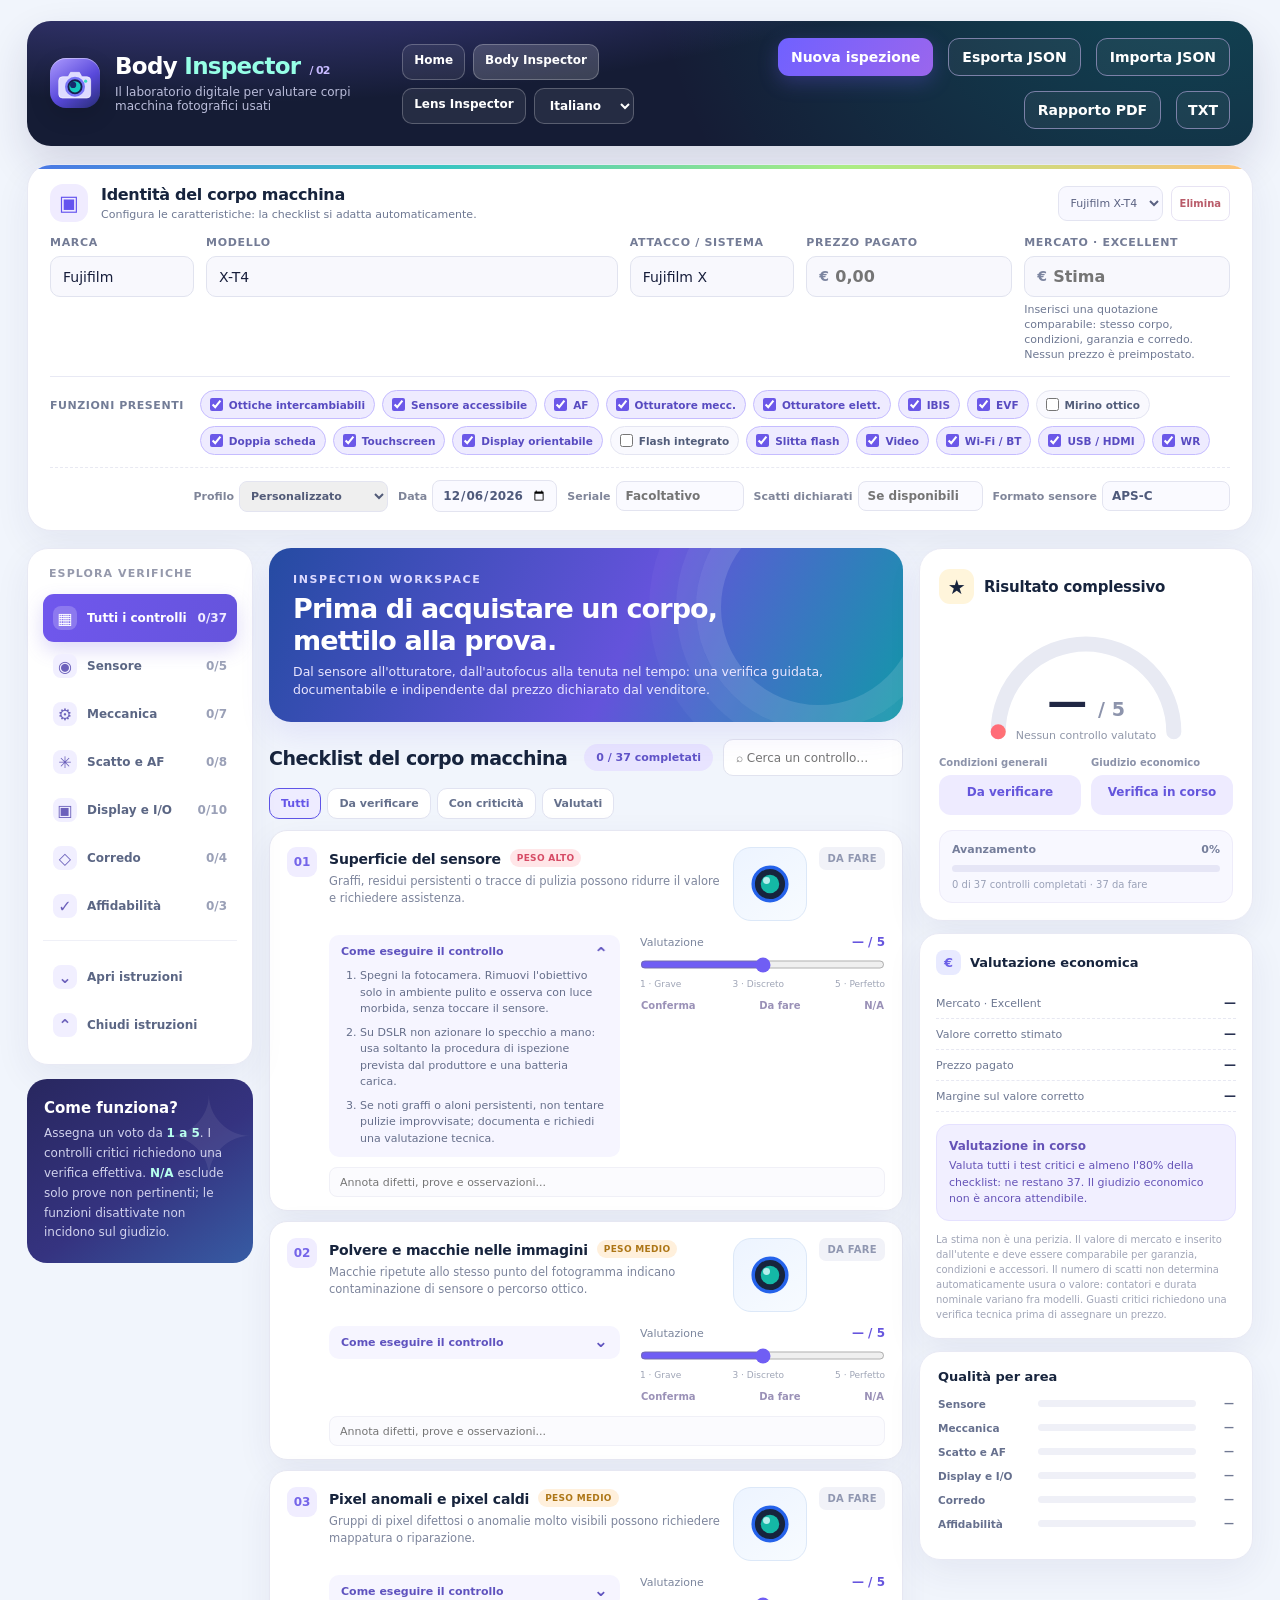
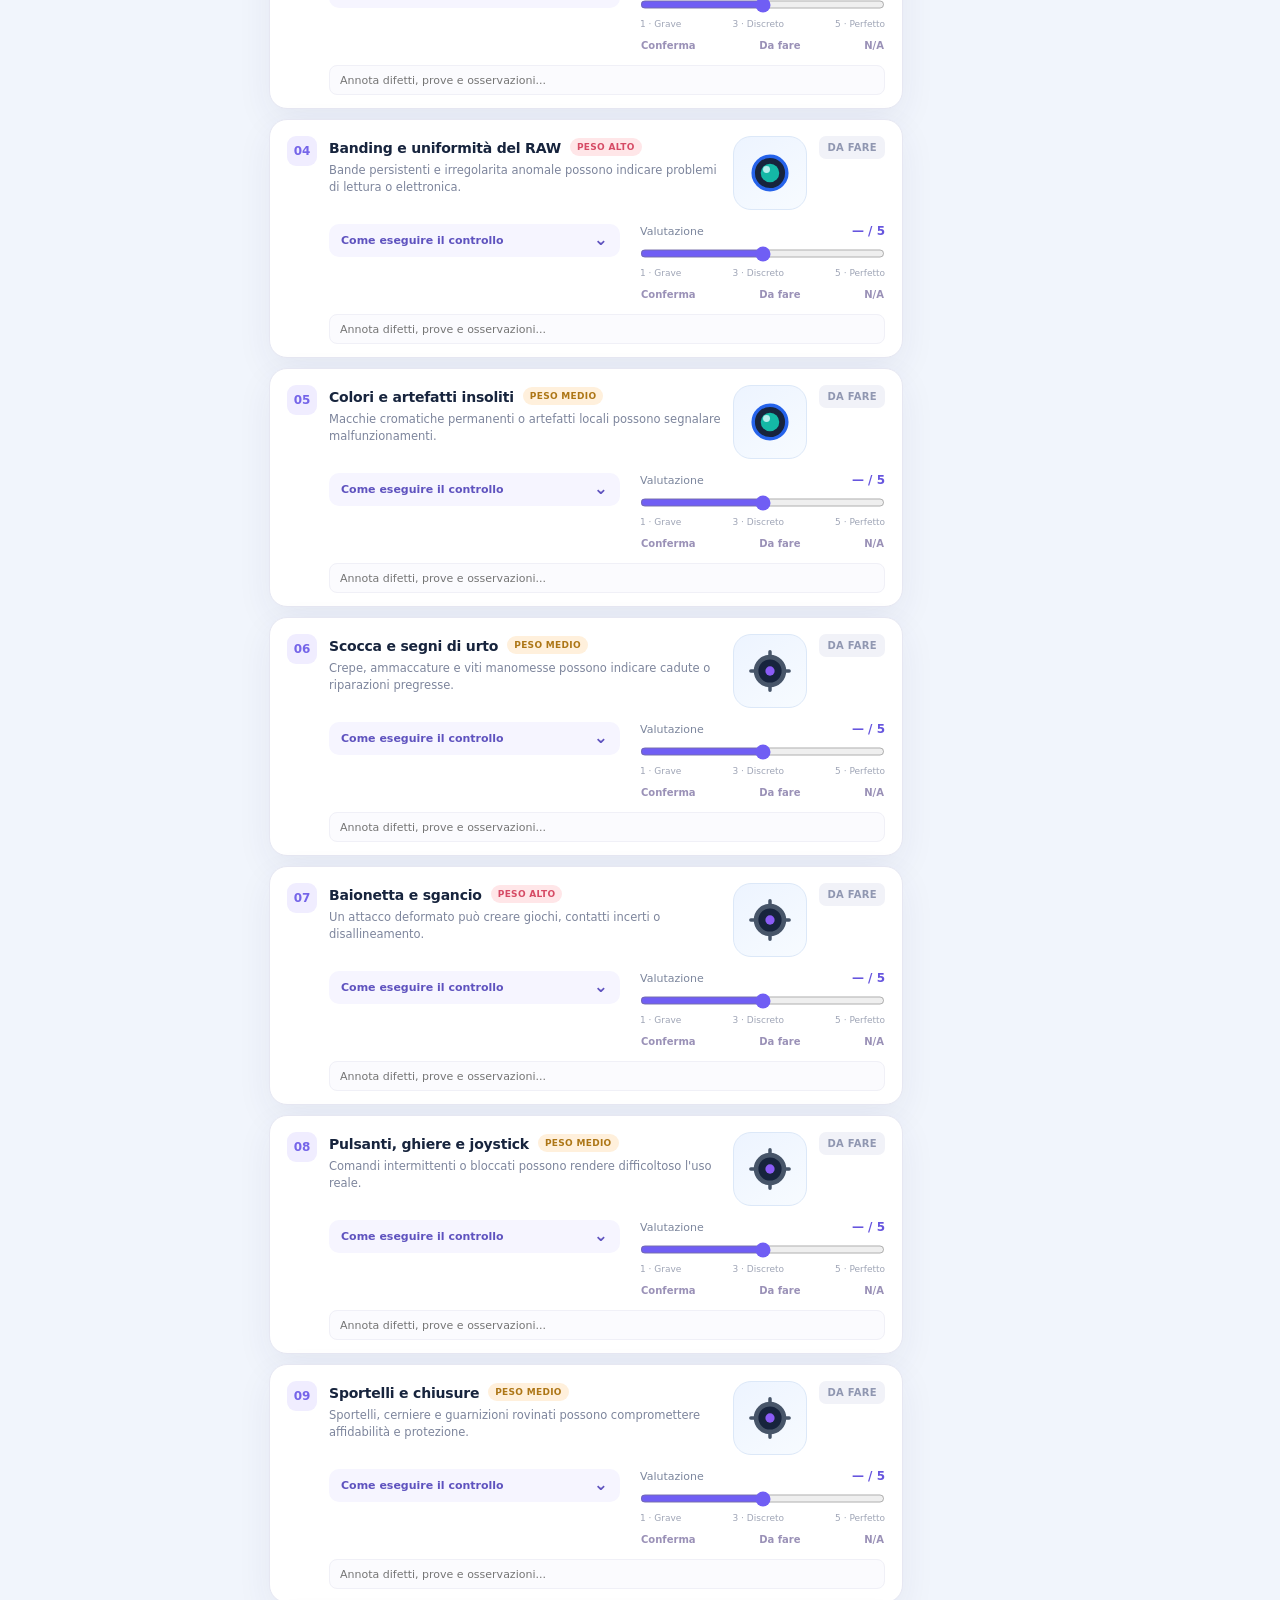
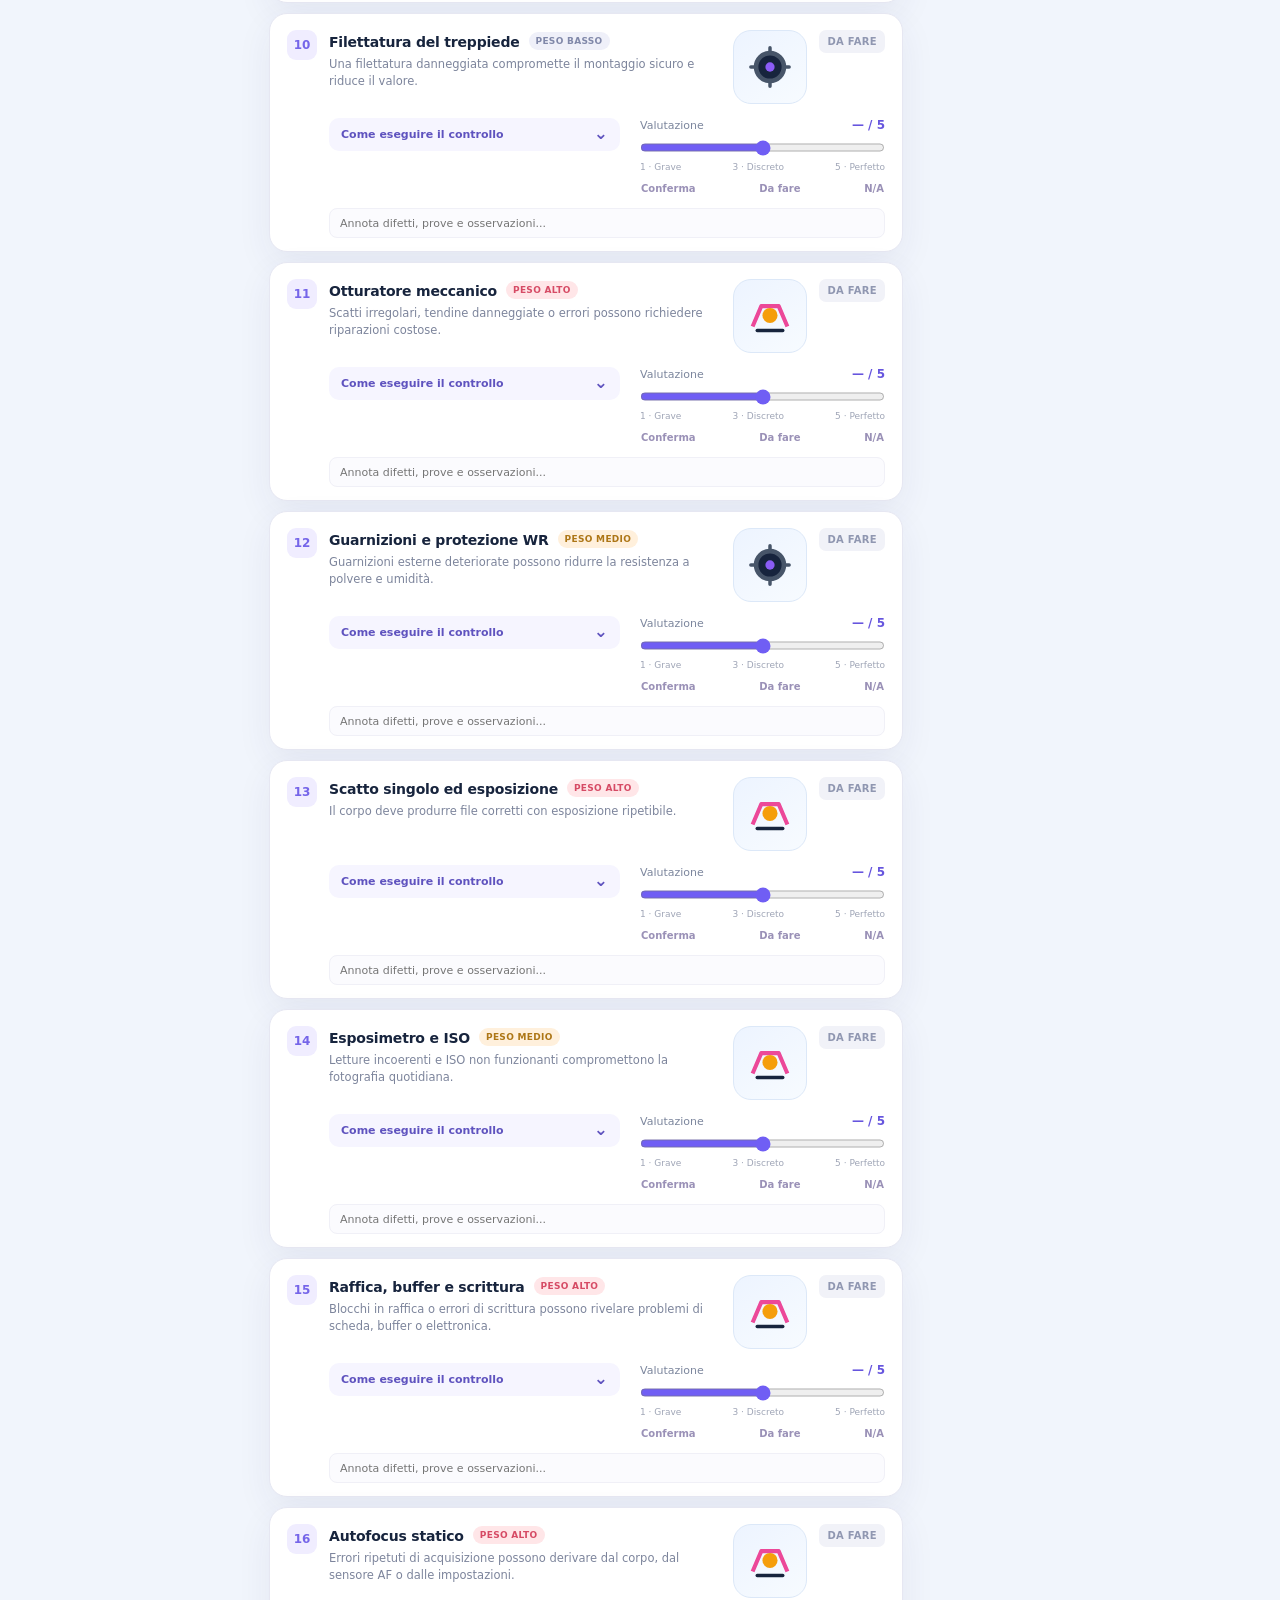
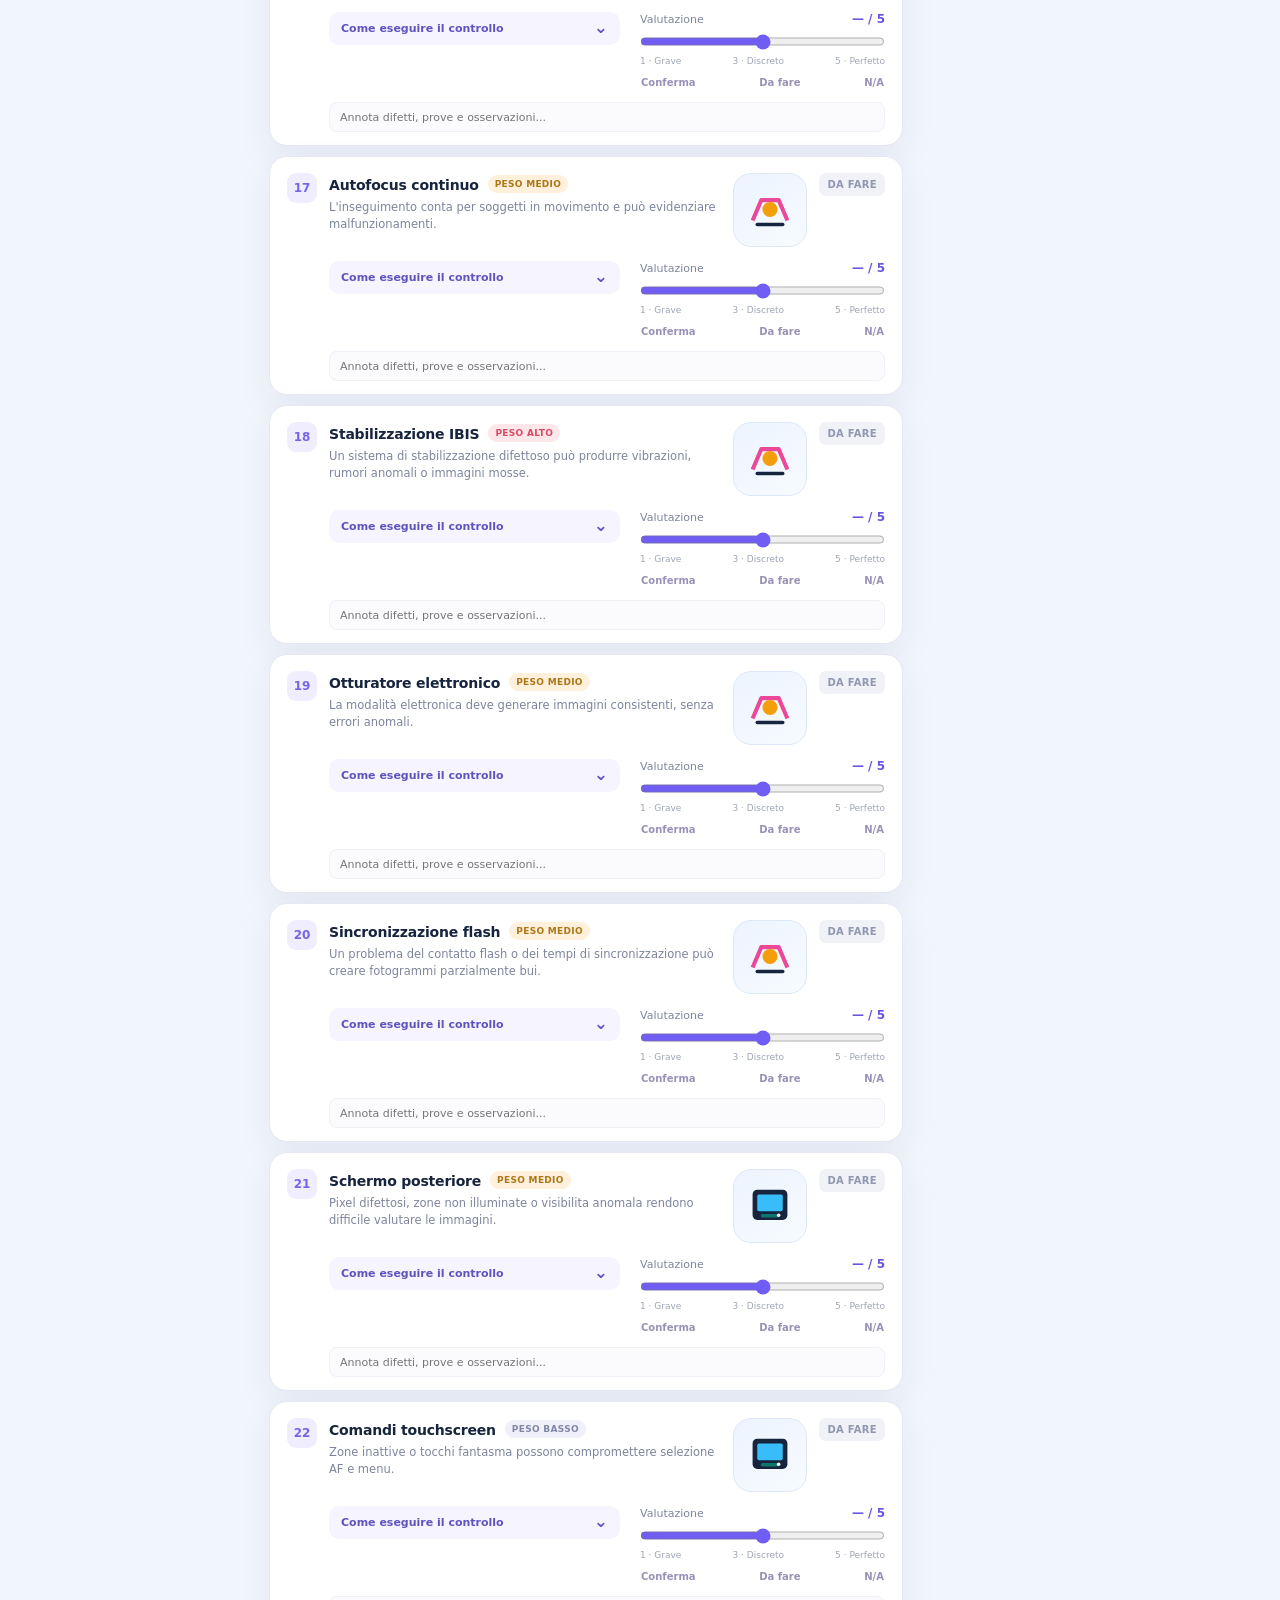
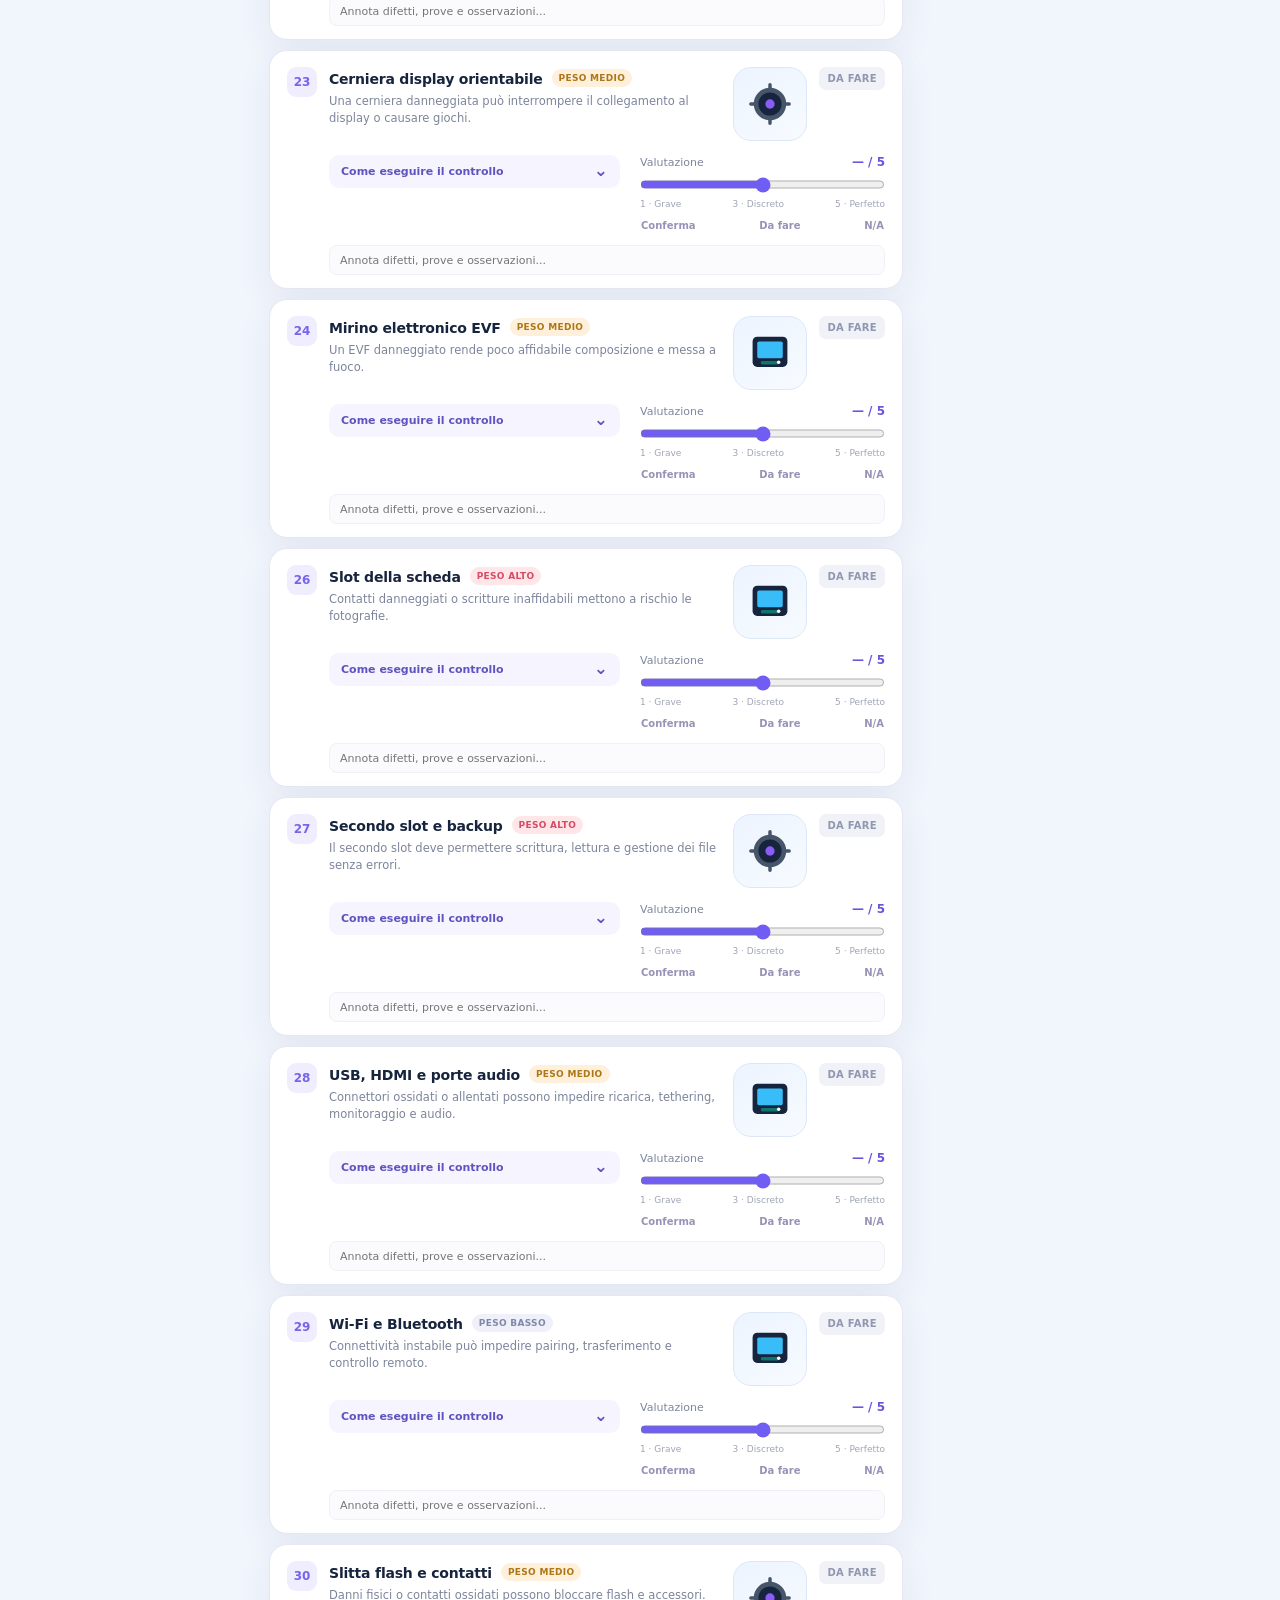
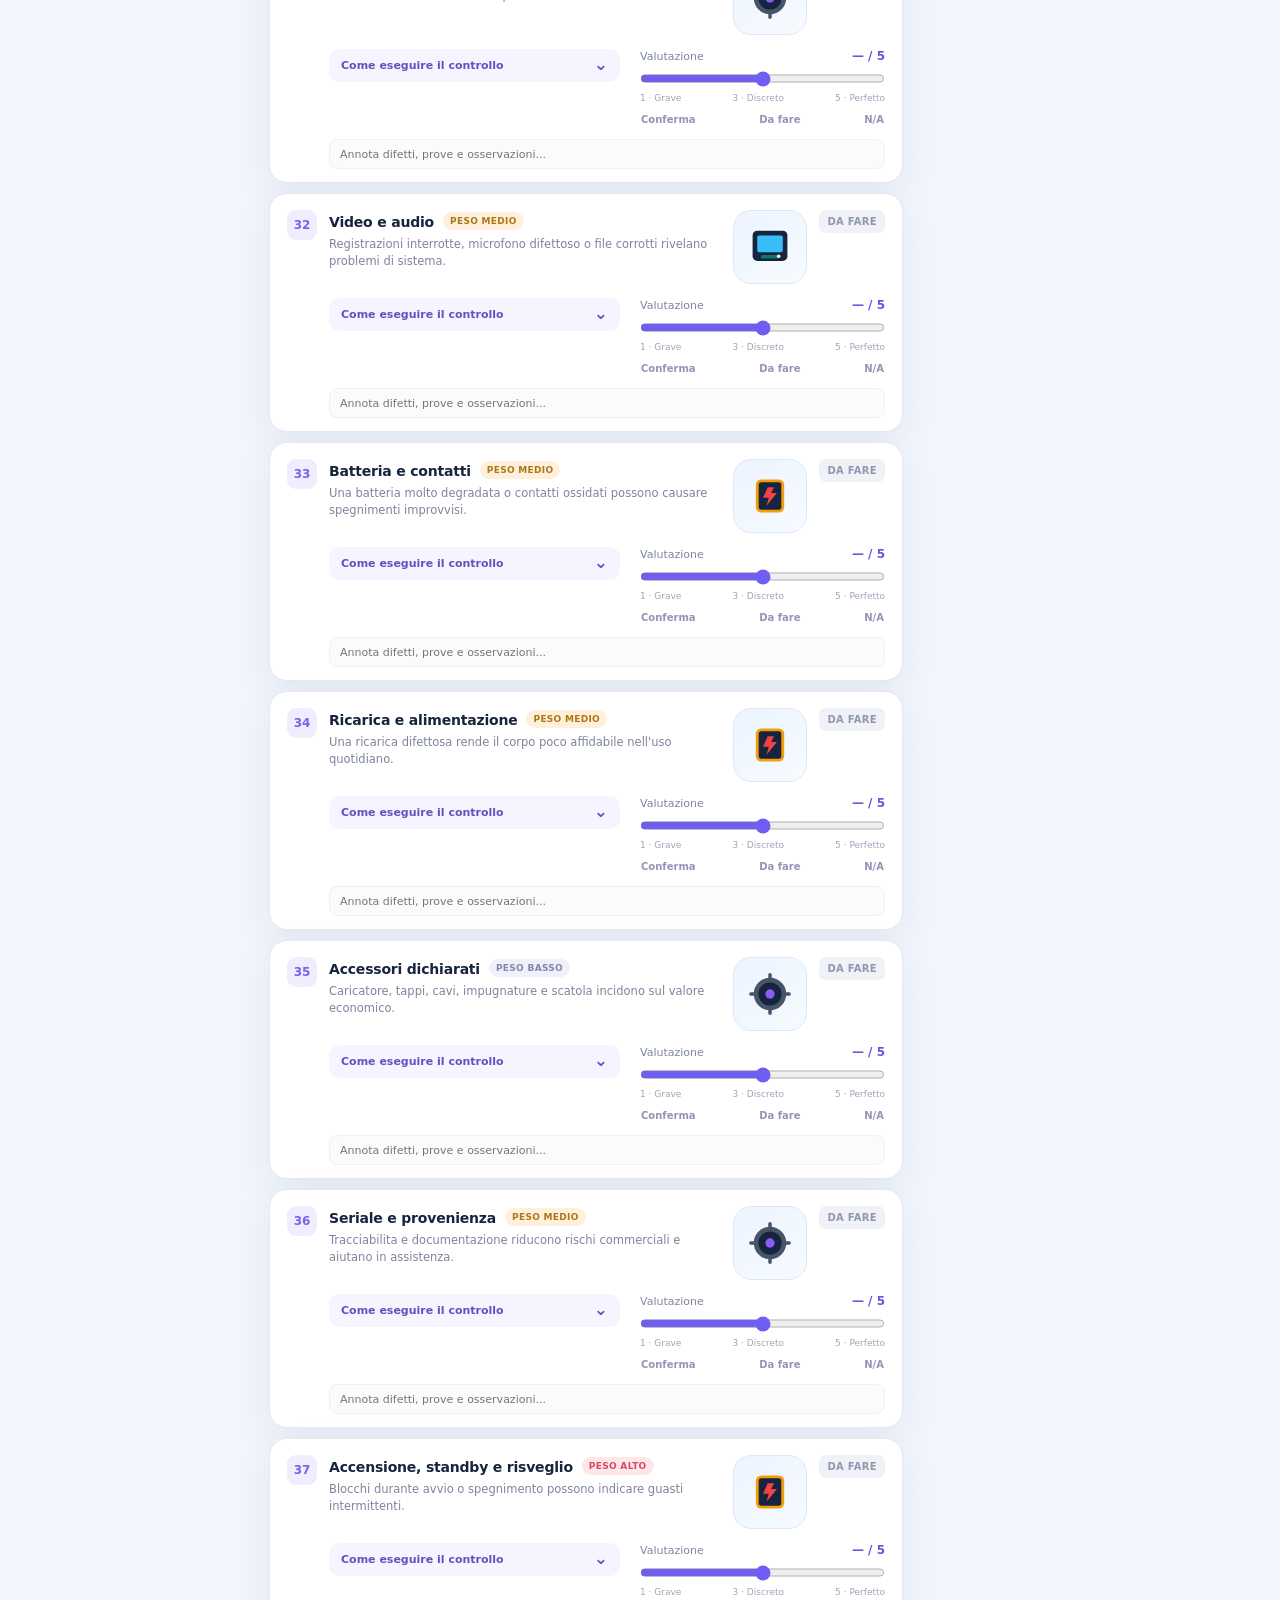
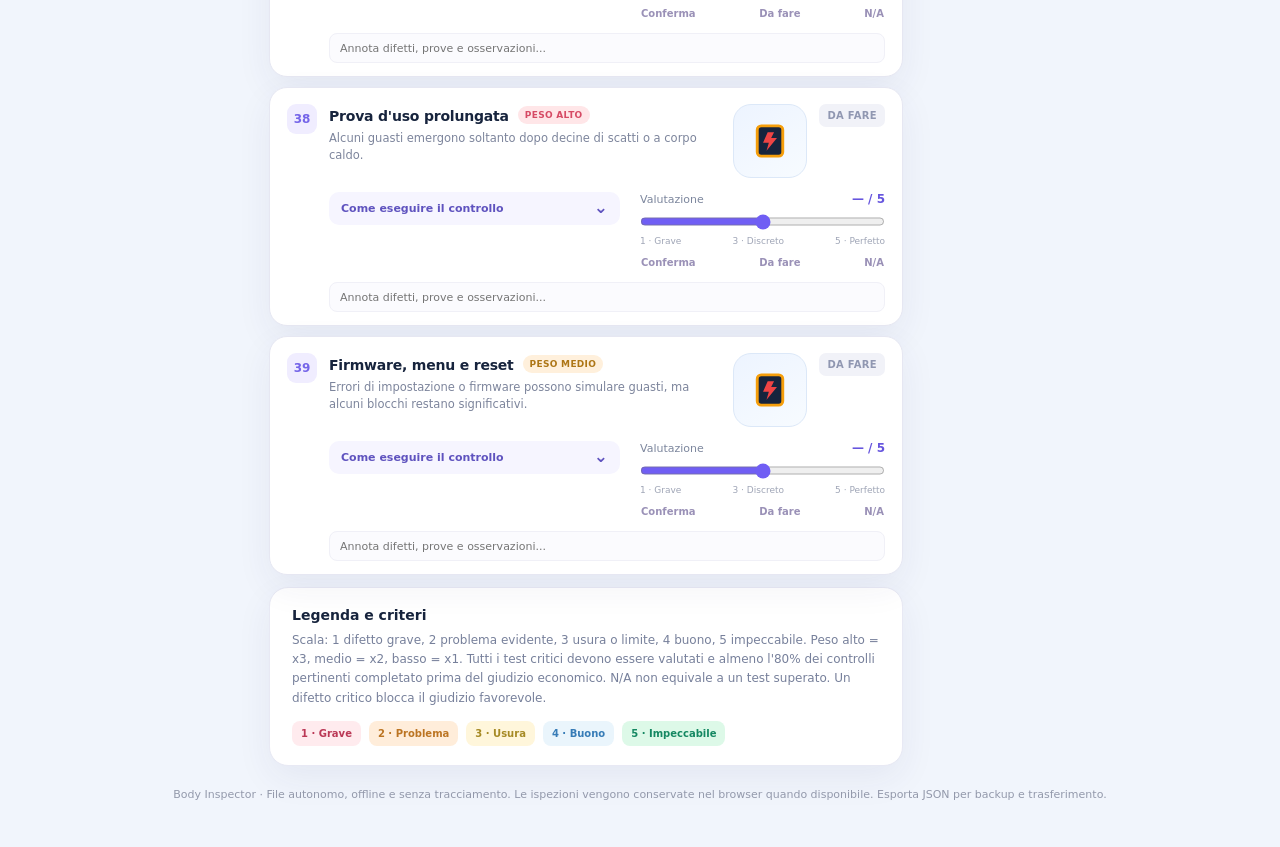
==== body_inspector.html @ b5962ac1 "feat: publish multilingual photography inspection tools" ====
<!DOCTYPE html>

<html lang="it">
<head>
<meta charset="utf-8"/>
<meta content="width=device-width,initial-scale=1" name="viewport"/>
<meta content="#14182f" name="theme-color"/>
<meta content="Body Inspector: checklist universale e valutazione economica per corpi macchina fotografici usati. Tutto offline e senza dipendenze." name="description"/>
<link rel="manifest" href="site.webmanifest"/>
<link rel="icon" href="assets/logo.svg" type="image/svg+xml"/>
<link rel="stylesheet" href="shared.css"/>
<script src="shared.js" defer></script>
<title>Body Inspector — Valuta un corpo macchina usato</title>
<style>
:root{--ink:#171e3b;--muted:#6e7892;--line:#e8e9f4;--canvas:#f2f3fb;--white:#fff;--violet:#6454ef;--teal:#00bfa6;--coral:#ff6b79;--orange:#f4a54d;--radius:20px;--shadow:0 12px 36px rgba(40,47,110,.065);--shadow-hover:0 12px 38px rgba(66,58,150,.13);font-family:Inter,-apple-system,BlinkMacSystemFont,"Segoe UI",Arial,sans-serif;font-synthesis:none;color:var(--ink)}
*{box-sizing:border-box}html{scroll-behavior:smooth}body{margin:0;background:var(--canvas);font-size:14px;-webkit-font-smoothing:antialiased}button,input,select,textarea{font:inherit}button{cursor:pointer}button:focus-visible,input:focus-visible,select:focus-visible,summary:focus-visible{outline:3px solid #9e97ff;outline-offset:2px}button:disabled{opacity:.55;cursor:not-allowed}a{color:inherit}h1,h2,h3,p{margin-top:0}.sr-only{position:absolute!important;width:1px;height:1px;padding:0;margin:-1px;overflow:hidden;clip:rect(0,0,0,0);white-space:nowrap;border:0}.app{max-width:1920px;margin:0 auto;padding:21px 27px 44px}
.topbar{border-radius:24px;background:#171b38;color:white;min-height:83px;display:flex;align-items:center;justify-content:space-between;gap:15px;padding:17px 23px;box-shadow:0 18px 42px rgba(33,30,87,.14);position:relative;overflow:hidden}.topbar:before{content:"";position:absolute;inset:0;pointer-events:none;background:radial-gradient(ellipse at 23% -210%,#847aff 0,transparent 63%),radial-gradient(circle at 83% -120%,#0aa7cc44 0,transparent 42%)}.top-brand,.top-actions{position:relative;z-index:1;display:flex;align-items:center;gap:15px}.top-brand{min-width:0}.brandmark{width:50px;height:50px;border-radius:16px;background:linear-gradient(145deg,#ad9bff,#5949db 55%,#272c75);display:grid;place-items:center;box-shadow:inset 0 1px #ffffff66,0 8px 22px #0002;flex-shrink:0}.mini-lens{width:33px;height:33px;border-radius:50%;background:radial-gradient(circle at 38% 40%,#011829 0 14%,#1ee4b5 16%,#1d4b8d 26%,#0e102d 43%,#8e7fee 54%,#11122c 62%,#bec8fc 73%,#13152c 78%);border:2px solid #d9d3ff;box-shadow:0 0 0 2px #ffffff25}.brand-name{font-weight:850;font-size:23px;letter-spacing:-.7px;line-height:1.1}.brand-name em{font-style:normal;color:#96ffe6}.brand-sub{font-size:12px;color:#babdda;margin-top:5px}.top-actions{flex-wrap:wrap;justify-content:flex-end}.top-btn{border:1px solid #7c81a8;background:#ffffff0c;color:#fff;border-radius:11px;min-height:38px;padding:9px 13px;font-weight:700;white-space:nowrap;transition:background .15s}.top-btn:hover{background:#ffffff20}.top-btn.primary{border:0;background:linear-gradient(120deg,#7061ff,#9a66ed);box-shadow:0 6px 20px #6354de55}.top-btn.ghost{padding:9px 11px}.status-dot{display:inline-block;width:7px;height:7px;border-radius:50%;background:#4de8a7;margin-right:7px}
.profile{margin-top:18px;background:white;border:1px solid var(--line);border-radius:24px;padding:19px 22px 18px;box-shadow:var(--shadow);position:relative;overflow:hidden}.profile:before{content:"";position:absolute;top:0;left:0;right:0;height:4px;background:linear-gradient(90deg,#8c68ee,#37bfd5,#b2e674,#ffa35c)}.profile-top{display:flex;gap:15px;align-items:center;margin-bottom:14px}.profile-heading{display:flex;align-items:center;gap:13px;min-width:0}.profile-icon{border-radius:13px;background:#f0ecff;color:#6454ef;width:38px;height:38px;display:grid;place-items:center;font-size:21px}.profile h2{font-size:16px;letter-spacing:-.3px;margin:0}.profile .subnote{font-size:11px;color:var(--muted);margin-top:4px}.profile-actions{margin-left:auto;display:flex;gap:8px}.profile-form{display:grid;grid-template-columns:minmax(115px,.7fr) minmax(200px,2fr) minmax(125px,.8fr) repeat(2,minmax(150px,1fr));gap:12px;align-items:start}.field{min-width:0}.field label{font-size:11px;text-transform:uppercase;letter-spacing:.7px;font-weight:800;color:#747c96;display:block;margin-bottom:7px}.field input,.field select,.field textarea,.search-input{background:#f8f8fd;border:1px solid #e1e3ef;border-radius:10px;height:41px;width:100%;padding:0 12px;color:var(--ink);outline:none;transition:.15s}.field input:focus,.field select:focus,.search-input:focus,.field textarea:focus{border-color:#8d80ff;background:white;box-shadow:0 0 0 3px #8f85f91d}.field input[type=number]{font-weight:790;font-size:16px}.money{position:relative}.money::before{content:'€';position:absolute;left:13px;top:12px;color:#7c85a0;font-weight:750}.money input{padding-left:28px}.small-hint{font-size:11px;line-height:1.35;color:var(--muted);margin-top:6px}.profile-extra{margin-top:14px;padding-top:13px;border-top:1px solid var(--line);display:flex;flex-wrap:wrap;align-items:center;gap:12px}.feature-label{font-size:11px;font-weight:800;color:#737d97;text-transform:uppercase;letter-spacing:.55px;margin-right:4px}.toggle-list{display:flex;gap:7px;flex-wrap:wrap;flex:1}.feature-toggle{display:inline-flex;align-items:center;gap:6px;border:1px solid #e4e5f2;background:#f9f9fe;color:#525d7a;padding:7px 10px;border-radius:50px;font-weight:740;font-size:11px;cursor:pointer;user-select:none;transition:.15s}.feature-toggle:has(input:checked){background:#eeebff;border-color:#c5bcff;color:#584bc1}.feature-toggle input{accent-color:#6b58e8;margin:0;width:13px;height:13px}.fine-fields{display:flex;gap:10px;flex-wrap:wrap;align-items:center;margin-left:auto}.fine-fields input{width:120px;max-width:35vw;border:1px solid #e3e4f0;background:#fafaff;border-radius:8px;padding:7px 9px;font-size:12px;color:#4f5a7b}.fine-fields input[type=date]{width:125px}.fine-fields label{display:flex;align-items:center;gap:5px;color:#7f8599;font-weight:700;font-size:11px}
.workspace{display:grid;grid-template-columns:226px minmax(440px,1fr) 334px;gap:16px;margin-top:17px;align-items:start}.sidebar,.result-side{position:sticky;top:16px}.side-card{background:white;border:1px solid var(--line);border-radius:21px;padding:15px;box-shadow:var(--shadow);margin-bottom:14px}.side-heading{font-size:11px;letter-spacing:1.1px;text-transform:uppercase;color:#9599ac;font-weight:850;margin:3px 6px 14px}.nav-item{display:flex;width:100%;align-items:center;gap:10px;border:0;border-radius:11px;background:transparent;padding:12px 10px;text-align:left;color:#5b6684;font-weight:750;font-size:12px}.nav-item:hover{background:#f4f2ff}.nav-item.active{color:#fff;background:linear-gradient(105deg,#7057ed,#6554dc);box-shadow:0 8px 19px #6858e23a}.nav-icon{width:24px;height:24px;display:grid;place-items:center;border-radius:8px;background:#f1efff;font-size:16px;color:#6c61bb;flex-shrink:0}.nav-item.active .nav-icon{background:#ffffff35;color:white}.nav-count{margin-left:auto;color:#9aa0b7;font-variant-numeric:tabular-nums}.nav-item.active .nav-count{color:#efeaff}.nav-bottom{margin-top:10px;padding-top:12px;border-top:1px solid #eff0f7}.help-side{background:linear-gradient(145deg,#28275f,#353380 55%,#375ca4);color:white;border-radius:20px;padding:20px 17px;position:relative;overflow:hidden}.help-side:after{content:'✦';position:absolute;right:-2px;top:4px;font-size:110px;opacity:.075;line-height:1}.help-side h3{font-size:15px;margin:0 0 7px}.help-side p{color:#d1d2ed;font-size:12px;line-height:1.65;margin:0}.help-side strong{color:#b6ffee}
.main-area{min-width:0}.intro-panel{border-radius:22px;background:linear-gradient(116deg,#594bd7,#7362ef 55%,#4a9bda);color:white;padding:22px 24px;box-shadow:0 12px 30px #6d5ade1d;overflow:hidden;position:relative}.intro-panel:after{content:"";position:absolute;width:195px;height:195px;right:-38px;top:-63px;border:25px solid #ffffff16;border-radius:50%;box-shadow:0 0 0 20px #ffffff0c,0 0 0 47px #ffffff08}.intro-panel .eyebrow{font-size:11px;letter-spacing:1.6px;text-transform:uppercase;color:#dddaff;font-weight:800}.intro-panel h1{font-size:27px;letter-spacing:-.9px;margin:7px 0 6px;line-height:1.17;position:relative;z-index:1}.intro-panel p{line-height:1.5;color:#eae6ff;max-width:640px;font-size:12.5px;margin:0;position:relative;z-index:1}.filterbar{display:flex;align-items:center;gap:10px;flex-wrap:wrap;margin:17px 0 12px}.filterbar h2{font-size:19px;letter-spacing:-.5px;margin:0 auto 0 0}.count-chip{background:#e8e4ff;color:#6154c8;border-radius:50px;padding:7px 12px;font-weight:800;font-size:11px;white-space:nowrap}.search-input{max-width:180px;height:37px;font-size:12px;background:white}.filter-tabs{display:flex;gap:6px;flex-wrap:wrap;margin-bottom:11px}.filter-btn{border:1px solid #e1e3f1;border-radius:10px;background:#fff;color:#65708c;font-weight:720;padding:8px 11px;font-size:11px}.filter-btn.active{border-color:#5f54e7;color:#6555e8;background:#eeecff}.test-list{display:grid;gap:10px}.test-card{background:#fff;border:1px solid #e6e7f2;border-radius:18px;box-shadow:var(--shadow);padding:16px 17px 13px;transition:border-color .15s,box-shadow .15s,transform .15s}.test-card:hover{border-color:#cbc6fa;box-shadow:var(--shadow-hover)}.test-card.is-problem{border-color:#ffc9c3;background:linear-gradient(90deg,#fff9f8,#fff 30%)}.test-card.is-rated .test-index{background:linear-gradient(145deg,#6b5ceb,#8b7dff);color:white}.test-card.is-na{opacity:.68}.test-card[hidden],.empty-state[hidden]{display:none!important}.test-head{display:flex;gap:12px;align-items:flex-start}.test-index{width:30px;height:30px;display:grid;place-items:center;background:#f0edff;color:#7565e9;border-radius:9px;font-weight:830;font-size:12px;flex-shrink:0}.test-copy{min-width:0;flex:1}.test-heading{display:flex;align-items:center;gap:9px;flex-wrap:wrap}.test-heading h3{font-size:14px;margin:1px 0 0;letter-spacing:-.2px}.weight-pill{display:inline-flex;font-size:9px;padding:4px 7px;border-radius:50px;font-weight:900;letter-spacing:.3px;white-space:nowrap}.weight-pill.high{background:#ffe6e8;color:#d64b65}.weight-pill.medium{background:#fff0dc;color:#ad7616}.weight-pill.low{background:#eff0f9;color:#8088a9}.test-copy p{font-size:11.5px;color:#7d859c;line-height:1.5;margin:6px 0 0;max-width:700px}.state-label{font-size:10px;font-weight:900;letter-spacing:.3px;color:#9097b1;background:#f1f2f8;border-radius:7px;padding:6px 8px;white-space:nowrap}.state-label.ok{color:#008a69;background:#e0faf1}.state-label.warning{color:#c47015;background:#fff1dd}.state-label.bad{color:#c94256;background:#ffe6e9}.state-label.na{color:#8587a1;background:#eeeeF5}.test-work{display:grid;grid-template-columns:minmax(240px,1fr) minmax(180px,245px);gap:20px;align-items:start;margin:14px 0 0 42px}.test-actions{grid-column:2;grid-row:1}.score-top{display:flex;justify-content:space-between;align-items:center;margin-bottom:6px;font-size:11px;color:#7c869d}.score-top strong{font-size:12px;color:#6655de}.rating{display:block;width:100%;accent-color:#705ef4;cursor:pointer;margin:5px 0;height:19px;touch-action:pan-y}.rating:disabled{opacity:.35}.range-labels{display:flex;justify-content:space-between;font-size:9px;color:#9fa5b6}.score-actions{display:flex;justify-content:space-between;gap:8px;margin-top:7px}.tiny-btn{padding:4px 1px;border:0;background:transparent;color:#9a91b7;font-size:10px;font-weight:760}.tiny-btn:hover{text-decoration:underline;color:#604fe7}.steps{grid-column:1;grid-row:1;min-width:0;border-radius:10px;background:#f6f5ff;padding:10px 12px}.steps summary{list-style:none;cursor:pointer;color:#5f53bf;font-size:11px;font-weight:860;display:flex;justify-content:space-between;gap:10px}.steps summary::-webkit-details-marker{display:none}.summary-icon{font-size:17px;line-height:.7}.steps[open] .summary-icon{transform:rotate(180deg)}.steps ol{margin:10px 0 0;padding-left:19px;display:grid;gap:7px;color:#666f8b;font-size:11px;line-height:1.5}.note-line{margin:10px 0 0 42px}.note-line input{border:1px solid #f0f0f7;border-radius:8px;background:#fbfbfe;width:100%;height:30px;padding:0 10px;color:#4b5579;font-size:11px}.note-line input:focus{border-color:#a19bfa;background:white;outline:none}.empty-state{background:#fff;border:1px dashed #c8c7e9;border-radius:17px;padding:33px;color:#7b839a;text-align:center}
.result-card{background:#fff;border:1px solid var(--line);border-radius:23px;box-shadow:var(--shadow);padding:20px 19px 17px}.result-title{display:flex;align-items:center;gap:10px;font-size:15px;font-weight:840;margin-bottom:15px;letter-spacing:-.2px}.trophy{background:#fff5db;width:35px;height:35px;display:grid;place-items:center;border-radius:11px;font-size:20px}.gauge-box{display:flex;justify-content:center;align-items:center;padding:7px 0 0}.gauge{width:208px;height:116px;position:relative;overflow:hidden}.gauge-ring{width:208px;height:208px;border-radius:50%;background:conic-gradient(from 270deg,#ff6576 0deg,#f5ab51 63deg,#f3da5e 111deg,#78cf8c 155deg,#15bda6 180deg,#e7eaf3 181deg,#e7eaf3 360deg);transform:rotate(0);-webkit-mask:radial-gradient(farthest-side,transparent calc(100% - 17px),#000 calc(100% - 16px));mask:radial-gradient(farthest-side,transparent calc(100% - 17px),#000 calc(100% - 16px))}.gauge-mask{position:absolute;left:0;top:0;width:208px;height:116px;background:linear-gradient(to bottom,transparent 0,transparent 98px,#fff 100%);pointer-events:none}.gauge-needle{position:absolute;left:100px;top:99px;width:8px;height:8px;border-radius:100%;background:#243154;box-shadow:0 0 0 5px #fff,0 0 0 6px #d6daea;transform-origin:4px 4px;display:none}.gauge-over{position:absolute;left:0;right:0;bottom:0;text-align:center}.gauge-score{font-size:40px;font-weight:870;letter-spacing:-1.5px;color:#202744;line-height:1}.gauge-score small{font-size:19px;color:#8d94ac;letter-spacing:0}.gauge-caption{font-size:11px;color:#9097a9;margin-top:7px}.outcome-row{display:grid;grid-template-columns:1fr 1fr;gap:10px;margin-top:15px}.outcome{min-width:0}.outcome .label{font-size:10px;font-weight:710;color:#8b92a9;margin-bottom:7px}.outcome strong{display:block;border-radius:12px;background:#eeebff;color:#6455dc;font-weight:850;line-height:1.2;padding:10px 7px;text-align:center;font-size:12px;min-height:40px}.outcome strong.green{background:#dbf9ed;color:#0b8c65}.outcome strong.red{background:#ffe5e8;color:#c64252}.outcome strong.orange{background:#fff0dd;color:#b66f17}.coverage-box{margin-top:15px;background:#f8f8ff;border:1px solid #eeecfa;padding:12px;border-radius:13px}.coverage-label{display:flex;justify-content:space-between;font-size:11px;font-weight:800;color:#757e9b;margin-bottom:9px}.progress-track{height:7px;background:#e6e6f6;border-radius:20px;overflow:hidden}.progress-bar{height:100%;width:0;background:linear-gradient(90deg,#7764eb,#29c0c8);border-radius:20px;transition:width .2s}.coverage-caption{font-size:10px;color:#9aa1b8;margin-top:7px}.financial{background:#fff;border:1px solid var(--line);border-radius:20px;padding:16px;margin-top:12px;box-shadow:var(--shadow)}.panel-h{display:flex;align-items:center;gap:9px;margin-bottom:13px;font-weight:850;font-size:13px}.panel-h .dot{width:25px;height:25px;display:grid;place-items:center;border-radius:8px;background:#e8eaff;color:#6c60e7}.fin-row{display:flex;justify-content:space-between;align-items:baseline;gap:8px;padding:8px 0;font-size:11px;color:#6e7892;border-bottom:1px dashed #e7e8f2}.fin-row strong{color:#283151;font-size:12px;text-align:right;white-space:nowrap}.fin-row:last-of-type{border-bottom:0}.fin-row .profit{color:#02a378}.fin-row .loss{color:#e05a6b}.verdict-banner{margin-top:12px;background:#edf9f2;border-radius:13px;padding:12px;color:#137950;font-size:11px;line-height:1.5;border:1px solid #d5efdf}.verdict-banner.alert{background:#fff0ed;color:#a84844;border-color:#ffe0dc}.verdict-banner.wait{background:#f1efff;color:#6553b7;border-color:#e5e1ff}.verdict-banner b{display:block;font-size:12px;margin-bottom:3px}.fineprint{font-size:10px;line-height:1.5;color:#a0a5b7;margin:11px 0 0}.category-panel{background:#fff;border:1px solid var(--line);border-radius:21px;padding:17px 18px;margin-top:12px;box-shadow:var(--shadow)}.category-panel h3{font-size:13px;margin:0 0 14px}.category-line{display:grid;grid-template-columns:92px 1fr 30px;align-items:center;gap:8px;margin:12px 0;font-size:10.5px;color:#66708e;font-weight:720}.catbar{border-radius:20px;background:#eff0f7;height:7px;overflow:hidden}.catfill{width:0%;height:100%;background:var(--fill,#7767ed);border-radius:20px;transition:width .2s}.category-line strong{font-size:10px;text-align:right;color:#707993}.bottom-panel{background:white;border:1px solid var(--line);border-radius:19px;padding:19px 22px;margin-top:12px;box-shadow:var(--shadow)}.bottom-panel h3{font-size:14px;margin:0 0 8px}.bottom-panel p{font-size:12px;color:#77809b;line-height:1.6;margin:0}.legend-row{display:flex;flex-wrap:wrap;gap:8px;margin-top:13px}.legend-badge{border-radius:8px;padding:7px 9px;font-size:10px;font-weight:800}.legend-badge:nth-child(1){background:#ffebee;color:#bb3856}.legend-badge:nth-child(2){background:#ffedda;color:#bc7523}.legend-badge:nth-child(3){background:#fff6db;color:#a68a25}.legend-badge:nth-child(4){background:#eaf5fc;color:#377cb7}.legend-badge:nth-child(5){background:#ddf9e8;color:#158862}.footer{font-size:11px;color:#9399ab;text-align:center;padding:20px 10px 0;line-height:1.6}.toast{position:fixed;bottom:22px;right:24px;background:#24284a;color:#fff;font-size:12px;font-weight:720;padding:13px 18px;border-radius:12px;box-shadow:0 16px 32px #11162a55;z-index:20;max-width:min(400px,calc(100vw - 40px));transition:opacity .18s;pointer-events:none}.toast[hidden]{display:none}.print-only{display:none}
@media (min-width:1500px){.workspace{grid-template-columns:245px minmax(500px,1fr) 355px;gap:20px}.profile-form{gap:17px}.test-work{grid-template-columns:minmax(350px,1fr) minmax(200px,275px)}.test-card{padding:19px 20px 15px}.test-copy p{font-size:12px}.steps ol{font-size:11.5px}}
@media (max-width:1260px){.workspace{grid-template-columns:195px minmax(0,1fr)}.result-side{position:static;grid-column:2;display:grid;grid-template-columns:1fr 1fr;gap:12px}.result-side .result-card{grid-row:span 2}.result-side .financial,.result-side .category-panel{margin-top:0}.profile-form{grid-template-columns:minmax(110px,1fr) minmax(210px,2fr) repeat(2,minmax(135px,1fr))}.field.mount-field{grid-column:span 1}.result-side .category-panel{grid-column:2}.sidebar{top:14px}}
@media (max-width:850px){.app{padding:12px}.topbar{flex-wrap:wrap;gap:12px}.top-actions{width:100%;justify-content:flex-start}.profile-form{grid-template-columns:repeat(2,minmax(0,1fr))}.model-field{grid-column:span 1}.workspace{grid-template-columns:1fr}.sidebar{position:static;display:block}.side-card{padding:10px;margin-bottom:0}.side-heading{margin-bottom:6px}.nav-list{display:flex;overflow-x:auto;gap:5px;padding-bottom:2px}.nav-item{white-space:nowrap;width:auto;flex-shrink:0}.nav-bottom{display:none}.help-side{display:none}.main-area{grid-row:2}.result-side{grid-row:3;grid-column:1}.test-work{grid-template-columns:minmax(210px,1fr) minmax(180px,230px)}}
@media (max-width:620px){.app{padding:8px}.topbar{padding:14px;border-radius:17px}.brand-name{font-size:21px}.top-btn{padding:8px 9px;font-size:11px}.profile{padding:16px 13px;border-radius:17px}.profile-form{grid-template-columns:repeat(2,minmax(0,1fr));gap:10px}.model-field{grid-column:span 2}.profile-heading{gap:8px}.fine-fields{margin-left:0}.profile-extra{align-items:flex-start;flex-direction:column}.fine-fields input{max-width:none}.workspace{gap:12px;margin-top:12px}.intro-panel{padding:18px;border-radius:17px}.intro-panel h1{font-size:23px}.filterbar h2{font-size:16px}.search-input{max-width:145px}.test-card{padding:13px}.test-heading h3{font-size:13px}.test-head{gap:8px}.test-copy p{font-size:11px}.test-index{width:25px;height:26px}.state-label{font-size:9px}.test-work{display:flex;flex-direction:column;gap:12px;margin:12px 0 0 0}.test-actions,.steps{width:100%}.test-actions{order:1}.steps{order:2}.note-line{margin:10px 0 0}.result-side{display:block}.result-side .financial,.result-side .category-panel{margin-top:12px}.bottom-panel{padding:16px}.filter-tabs{gap:4px}.filter-btn{padding:7px 8px;font-size:10px}}
@media (max-width:850px){.workspace{grid-template-columns:minmax(0,1fr)}.sidebar,.main-area,.result-side{min-width:0;max-width:100%}.nav-list{max-width:100%}}
@media (max-width:620px){.profile-top{flex-direction:column;align-items:stretch;gap:10px}.profile-actions{margin:0;align-self:flex-start;max-width:100%}.profile-heading{min-width:0}.profile-heading>div:last-child{min-width:0}.profile-actions select{max-width:calc(100vw - 115px)!important}}
@media print{@page{size:A4;margin:12mm}body{background:white!important;color:#111}.app{max-width:none;padding:0}.topbar{background:white!important;color:#111;box-shadow:none;border-radius:0;border-bottom:2px solid #777;padding:4px 0 9px;min-height:0}.topbar:before,.top-actions,.sidebar,.filterbar,.filter-tabs,.profile-actions,.profile-extra,.test-actions input,.score-actions,.note-line input,.bottom-panel,.footer,.toast{display:none!important}.brand-name,.brand-name em{color:#111!important}.brand-sub{color:#777}.brandmark{display:none}.profile{box-shadow:none;padding:10px 0;border:0}.profile-form{grid-template-columns:repeat(5,1fr);gap:5px}.profile-form input,.profile-form select{border:0!important;background:white!important;padding:0;height:22px;font-size:12px!important;color:#111}.money:before{display:none}.money input{padding:0}.workspace{display:block}.intro-panel{display:none}.main-area{display:contents}.result-side{position:static;display:block}.result-card,.financial,.category-panel{border:1px solid #ddd;box-shadow:none;margin:5px 0;padding:10px;break-inside:avoid}.gauge-box{display:none}.gauge-score{font-size:23px}.test-list{display:block}.test-card{border:1px solid #ddd;box-shadow:none!important;margin:7px 0;padding:9px 11px;break-inside:avoid}.test-work{display:block;margin:4px 0 0}.steps{display:block;padding:2px 8px;background:#f7f7f7}.steps summary{display:none}.steps ol{display:block;margin:4px 0;font-size:10px}.steps li{margin:2px 0}.score-top{display:flex}.score-top strong{color:#000}.note-line{display:none}.print-only{display:block}.test-card[hidden]{display:block!important}.category-panel{display:none}.test-head .test-copy p{font-size:10px;margin:3px 0}.test-card h3{font-size:12px}.test-card .test-actions{float:right;max-width:100px;margin-left:10px}.test-work .test-actions{display:block}.test-actions .range-labels,.test-actions .rating{display:none}.print-note{display:block;font-size:10px;margin:4px 0;color:#555}.result-side{page-break-before:always}.profile-extra{display:none}}

/* Body Inspector identity */
:root{--violet:#555bdc;--teal:#08b6a9;--canvas:#f1f5fc}
.topbar{background:#151c35}.topbar:before{background:radial-gradient(ellipse at 15% -180%,#7769f1 0,transparent 62%),radial-gradient(circle at 95% -100%,#02c7b744 0,transparent 46%)}
.intro-panel{background:linear-gradient(115deg,#254ba2 0%,#6453db 56%,#1298a9 100%)}
.intro-panel:after{border-color:#ffffff20}
.profile:before{background:linear-gradient(90deg,#4b77e6,#38c5c2,#aaed84,#ffc278)}
.feature-toggle{font-size:10.5px;padding:7px 9px}
.profile-extra{align-items:flex-start}
.profile-extra .feature-label{padding-top:9px}
.fine-fields{width:100%;margin-left:0;border-top:1px dashed #e8e9f2;padding-top:12px;justify-content:flex-end}
.fine-fields label{white-space:nowrap}
.fine-fields input[type=number]{width:125px}
.fine-fields input[type=text]{width:128px}
@media(min-width:1300px){.profile-form{grid-template-columns:minmax(115px,.7fr) minmax(220px,2fr) minmax(140px,.9fr) repeat(2,minmax(140px,1fr))}}
@media(max-width:850px){.fine-fields{justify-content:flex-start}}
@media(max-width:620px){.fine-fields{gap:7px}.fine-fields label{font-size:10px}.fine-fields input{max-width:42vw}.top-actions{gap:7px}}
</style>
</head>
<body data-tool="body">
<div class="app">
<header class="topbar">
<div class="top-brand"><div class="brandmark"><svg aria-hidden="true" height="38" viewbox="0 0 64 52" width="40"><path d="M12 16h9l4-7h14l4 7h8a6 6 0 0 1 6 6v22a6 6 0 0 1-6 6H12a6 6 0 0 1-6-6V22a6 6 0 0 1 6-6Z" fill="#dedbff" stroke="#fff" stroke-width="1"></path><circle cx="32" cy="32" fill="#161e4d" r="14" stroke="#7773f7" stroke-width="4"></circle><circle cx="32" cy="32" fill="#15c9bf" r="9"></circle><circle cx="29" cy="29" fill="#172a6e" r="5"></circle><circle cx="49" cy="23" fill="#36dbc5" r="2.5"></circle></svg></div><div><div class="brand-name">Body <em>Inspector</em><span style="font-size:11px;font-weight:700;color:#c7baff;margin-left:9px">/ 02</span></div><div class="brand-sub">Il laboratorio digitale per valutare corpi macchina fotografici usati</div></div></div>
<div class="top-actions"><button class="top-btn primary" id="newBtn" type="button">＋ Nuova ispezione</button><button class="top-btn" id="jsonBtn" type="button">⇩ Esporta JSON</button><button class="top-btn" id="importBtn" type="button">⇧ Importa JSON</button><button class="top-btn" id="reportBtn" type="button">▤ Rapporto PDF</button><button class="top-btn ghost" id="txtBtn" type="button">TXT</button><input accept=".json,application/json" hidden="" id="importInput" type="file"/></div>
</header>
<section aria-label="Dati del corpo macchina" class="profile">
<div class="profile-top"><div class="profile-heading"><span class="profile-icon">▣</span><div><h2>Identità del corpo macchina</h2><div class="subnote">Configura le caratteristiche: la checklist si adatta automaticamente.</div></div></div><div class="profile-actions"><select aria-label="Ispezione salvata" id="inspectionSelect" style="max-width:220px;min-height:35px;border-radius:9px;border:1px solid #e3e4f1;background:#f8f8ff;padding:0 8px;color:#5b6282;font-size:11px" title="Scegli un’ispezione salvata"></select><button class="tiny-btn" id="deleteBtn" style="padding:6px 8px;border:1px solid #e7e3f3;border-radius:8px;color:#b95b69" title="Elimina l’ispezione attiva" type="button">Elimina</button></div></div>
<div class="profile-form">
<div class="field"><label for="brand">Marca</label><input id="brand" maxlength="70" placeholder="Es. Fujifilm" type="text"/></div>
<div class="field model-field"><label for="model">Modello</label><input id="model" maxlength="130" placeholder="Es. X-T4, Z6 III, EOS R6 Mark II" type="text"/></div>
<div class="field mount-field"><label for="mount">Attacco / sistema</label><input id="mount" maxlength="70" placeholder="Es. Fujifilm X, Nikon Z" type="text"/></div>
<div class="field"><label for="paid">Prezzo pagato</label><div class="money"><input id="paid" inputmode="decimal" max="1000000" min="0" placeholder="0,00" step="0.01" type="number"/></div></div>
<div class="field"><label for="market">Mercato · Excellent</label><div class="money"><input id="market" inputmode="decimal" max="1000000" min="1" placeholder="Stima" step="0.01" type="number"/></div><div class="small-hint">Inserisci una quotazione comparabile: stesso corpo, condizioni, garanzia e corredo. Nessun prezzo è preimpostato.</div></div>
</div>
<div class="profile-extra"><span class="feature-label">Funzioni presenti</span><div class="toggle-list" id="featureToggles"><label class="feature-toggle"><input data-feature-input="interchangeable" type="checkbox"/> Ottiche intercambiabili</label><label class="feature-toggle"><input data-feature-input="accessibleSensor" type="checkbox"/> Sensore accessibile</label><label class="feature-toggle"><input data-feature-input="af" type="checkbox"/> AF</label><label class="feature-toggle"><input data-feature-input="mechanical" type="checkbox"/> Otturatore mecc.</label><label class="feature-toggle"><input data-feature-input="electronic" type="checkbox"/> Otturatore elett.</label><label class="feature-toggle"><input data-feature-input="ibis" type="checkbox"/> IBIS</label><label class="feature-toggle"><input data-feature-input="evf" type="checkbox"/> EVF</label><label class="feature-toggle"><input data-feature-input="ovf" type="checkbox"/> Mirino ottico</label><label class="feature-toggle"><input data-feature-input="dualSlot" type="checkbox"/> Doppia scheda</label><label class="feature-toggle"><input data-feature-input="touch" type="checkbox"/> Touchscreen</label><label class="feature-toggle"><input data-feature-input="articulated" type="checkbox"/> Display orientabile</label><label class="feature-toggle"><input data-feature-input="flash" type="checkbox"/> Flash integrato</label><label class="feature-toggle"><input data-feature-input="hotshoe" type="checkbox"/> Slitta flash</label><label class="feature-toggle"><input data-feature-input="video" type="checkbox"/> Video</label><label class="feature-toggle"><input data-feature-input="wireless" type="checkbox"/> Wi-Fi / BT</label><label class="feature-toggle"><input data-feature-input="ports" type="checkbox"/> USB / HDMI</label><label class="feature-toggle"><input data-feature-input="wr" type="checkbox"/> WR</label></div><div class="fine-fields"><label>Profilo <select id="preset" style="border:1px solid #e3e4f0;border-radius:8px;padding:7px;color:#525b78"><option value="mirrorless">Mirrorless</option><option value="dslr">Reflex DSLR</option><option value="compact">Compatta / bridge</option><option value="manual">Manuale digitale</option><option value="custom">Personalizzato</option></select></label><label>Data <input id="date" type="date"/></label><label>Seriale <input id="serial" maxlength="60" placeholder="Facoltativo" type="text"/></label><label>Scatti dichiarati <input id="shutterCount" inputmode="numeric" max="100000000" min="0" placeholder="Se disponibili" step="1" type="number"/></label><label>Formato sensore <input id="format" maxlength="45" placeholder="APS-C / FF / M4/3" type="text"/></label></div></div>
</section>
<div class="workspace">
<aside aria-label="Navigazione checklist" class="sidebar"><nav class="side-card"><div class="side-heading">Esplora verifiche</div><div class="nav-list" id="navList"><button class="nav-item active" data-category-nav="all" type="button"><span class="nav-icon">▦</span> Tutti i controlli <span class="nav-count" data-nav-count="all">--</span></button><button class="nav-item" data-category-nav="sensor" type="button"><span class="nav-icon">◉</span> Sensore <span class="nav-count" data-nav-count="sensor">--</span></button><button class="nav-item" data-category-nav="mechanics" type="button"><span class="nav-icon">⚙</span> Meccanica <span class="nav-count" data-nav-count="mechanics">--</span></button><button class="nav-item" data-category-nav="shooting" type="button"><span class="nav-icon">✳</span> Scatto e AF <span class="nav-count" data-nav-count="shooting">--</span></button><button class="nav-item" data-category-nav="interfaces" type="button"><span class="nav-icon">▣</span> Display e I/O <span class="nav-count" data-nav-count="interfaces">--</span></button><button class="nav-item" data-category-nav="kit" type="button"><span class="nav-icon">◇</span> Corredo <span class="nav-count" data-nav-count="kit">--</span></button><button class="nav-item" data-category-nav="reliability" type="button"><span class="nav-icon">✓</span> Affidabilità <span class="nav-count" data-nav-count="reliability">--</span></button></div><div class="nav-bottom"><button class="nav-item" id="expandAll" type="button"><span class="nav-icon">⌄</span> Apri istruzioni</button><button class="nav-item" id="collapseAll" type="button"><span class="nav-icon">⌃</span> Chiudi istruzioni</button></div></nav><div class="help-side"><h3>Come funziona?</h3><p>Assegna un voto da <strong>1 a 5</strong>. I controlli critici richiedono una verifica effettiva. <strong>N/A</strong> esclude solo prove non pertinenti; le funzioni disattivate non incidono sul giudizio.</p></div></aside>
<main class="main-area"><section class="intro-panel"><span class="eyebrow">Inspection workspace</span><h1>Prima di acquistare un corpo,<br/>mettilo alla prova.</h1><p>Dal sensore all'otturatore, dall'autofocus alla tenuta nel tempo: una verifica guidata, documentabile e indipendente dal prezzo dichiarato dal venditore.</p></section>
<div class="filterbar"><h2>Checklist del corpo macchina</h2><span class="count-chip" id="countChip">0 / 0 completati</span><input aria-label="Cerca nei controlli" class="search-input" id="search" placeholder="⌕ Cerca un controllo…" type="search"/></div>
<div aria-label="Filtra per stato" class="filter-tabs" role="group"><button class="filter-btn active" data-status-filter="all" type="button">Tutti</button><button class="filter-btn" data-status-filter="pending" type="button">Da verificare</button><button class="filter-btn" data-status-filter="issues" type="button">Con criticità</button><button class="filter-btn" data-status-filter="rated" type="button">Valutati</button></div>
<div class="test-list" id="tests"><article class="test-card" data-category="sensor" data-feature="accessibleSensor" data-id="sensorSurface" id="test-sensorSurface">
<div class="test-head"><span aria-hidden="true" class="test-index">01</span><div class="test-copy"><div class="test-heading"><h3>Superficie del sensore</h3><span class="weight-pill high" title="Peso 3 nella media">PESO ALTO</span></div><p>Graffi, residui persistenti o tracce di pulizia possono ridurre il valore e richiedere assistenza.</p></div><span class="state-label" id="status-sensorSurface">DA FARE</span></div>
<div class="test-work"><div class="test-actions"><div class="score-top"><span>Valutazione</span><strong id="value-sensorSurface">-- / 5</strong></div><input aria-label="Punteggio per Superficie del sensore" class="rating" id="range-sensorSurface" max="5" min="1" step="1" type="range" value="3"/><div class="range-labels"><span>1 · Grave</span><span>3 · Discreto</span><span>5 · Perfetto</span></div><div class="score-actions"><button class="tiny-btn confirm-btn" data-action="confirm" data-test="sensorSurface" type="button">Conferma</button><button class="tiny-btn" data-action="clear" data-test="sensorSurface" type="button">Da fare</button><button class="tiny-btn" data-action="na" data-test="sensorSurface" type="button">N/A</button></div></div><details class="steps" open=""><summary>Come eseguire il controllo <span class="summary-icon">⌄</span></summary><ol><li>Spegni la fotocamera. Rimuovi l'obiettivo solo in ambiente pulito e osserva con luce morbida, senza toccare il sensore.</li><li>Su DSLR non azionare lo specchio a mano: usa soltanto la procedura di ispezione prevista dal produttore e una batteria carica.</li><li>Se noti graffi o aloni persistenti, non tentare pulizie improvvisate; documenta e richiedi una valutazione tecnica.</li></ol></details></div>
<div class="note-line"><label class="sr-only" for="note-sensorSurface">Note: Superficie del sensore</label><input autocomplete="off" data-note="sensorSurface" id="note-sensorSurface" maxlength="500" placeholder="Annota difetti, prove e osservazioni..." type="text"/></div><p class="print-only print-note" id="print-note-sensorSurface"></p></article>
<article class="test-card" data-category="sensor" data-id="sensorDust" id="test-sensorDust">
<div class="test-head"><span aria-hidden="true" class="test-index">02</span><div class="test-copy"><div class="test-heading"><h3>Polvere e macchie nelle immagini</h3><span class="weight-pill medium" title="Peso 2 nella media">PESO MEDIO</span></div><p>Macchie ripetute allo stesso punto del fotogramma indicano contaminazione di sensore o percorso ottico.</p></div><span class="state-label" id="status-sensorDust">DA FARE</span></div>
<div class="test-work"><div class="test-actions"><div class="score-top"><span>Valutazione</span><strong id="value-sensorDust">-- / 5</strong></div><input aria-label="Punteggio per Polvere e macchie nelle immagini" class="rating" id="range-sensorDust" max="5" min="1" step="1" type="range" value="3"/><div class="range-labels"><span>1 · Grave</span><span>3 · Discreto</span><span>5 · Perfetto</span></div><div class="score-actions"><button class="tiny-btn confirm-btn" data-action="confirm" data-test="sensorDust" type="button">Conferma</button><button class="tiny-btn" data-action="clear" data-test="sensorDust" type="button">Da fare</button><button class="tiny-btn" data-action="na" data-test="sensorDust" type="button">N/A</button></div></div><details class="steps"><summary>Come eseguire il controllo <span class="summary-icon">⌄</span></summary><ol><li>Monta un obiettivo noto come pulito, imposta f/11-f/16 e fotografa una parete uniforme o un cielo luminoso senza sole.</li><li>Metti intenzionalmente fuori fuoco e osserva il RAW a pieno schermo, cercando ombre o anelli fissi.</li><li>Ripeti con orientamento diverso: distingui polvere rimovibile da residui permanenti.</li></ol></details></div>
<div class="note-line"><label class="sr-only" for="note-sensorDust">Note: Polvere e macchie nelle immagini</label><input autocomplete="off" data-note="sensorDust" id="note-sensorDust" maxlength="500" placeholder="Annota difetti, prove e osservazioni..." type="text"/></div><p class="print-only print-note" id="print-note-sensorDust"></p></article>
<article class="test-card" data-category="sensor" data-id="hotPixels" id="test-hotPixels">
<div class="test-head"><span aria-hidden="true" class="test-index">03</span><div class="test-copy"><div class="test-heading"><h3>Pixel anomali e pixel caldi</h3><span class="weight-pill medium" title="Peso 2 nella media">PESO MEDIO</span></div><p>Gruppi di pixel difettosi o anomalie molto visibili possono richiedere mappatura o riparazione.</p></div><span class="state-label" id="status-hotPixels">DA FARE</span></div>
<div class="test-work"><div class="test-actions"><div class="score-top"><span>Valutazione</span><strong id="value-hotPixels">-- / 5</strong></div><input aria-label="Punteggio per Pixel anomali e pixel caldi" class="rating" id="range-hotPixels" max="5" min="1" step="1" type="range" value="3"/><div class="range-labels"><span>1 · Grave</span><span>3 · Discreto</span><span>5 · Perfetto</span></div><div class="score-actions"><button class="tiny-btn confirm-btn" data-action="confirm" data-test="hotPixels" type="button">Conferma</button><button class="tiny-btn" data-action="clear" data-test="hotPixels" type="button">Da fare</button><button class="tiny-btn" data-action="na" data-test="hotPixels" type="button">N/A</button></div></div><details class="steps"><summary>Come eseguire il controllo <span class="summary-icon">⌄</span></summary><ol><li>Fotografa una scena scura a ISO base e poi ad ISO elevati, usando anche tempi lunghi.</li><li>Osserva i file RAW al 100% e cerca punti luminosi o colorati persistenti alle stesse coordinate.</li><li>Un numero limitato di hot pixel nelle lunghe esposizioni può essere normale: verifica le funzioni di pixel mapping.</li></ol></details></div>
<div class="note-line"><label class="sr-only" for="note-hotPixels">Note: Pixel anomali e pixel caldi</label><input autocomplete="off" data-note="hotPixels" id="note-hotPixels" maxlength="500" placeholder="Annota difetti, prove e osservazioni..." type="text"/></div><p class="print-only print-note" id="print-note-hotPixels"></p></article>
<article class="test-card" data-category="sensor" data-id="banding" id="test-banding">
<div class="test-head"><span aria-hidden="true" class="test-index">04</span><div class="test-copy"><div class="test-heading"><h3>Banding e uniformità del RAW</h3><span class="weight-pill high" title="Peso 3 nella media">PESO ALTO</span></div><p>Bande persistenti e irregolarita anomale possono indicare problemi di lettura o elettronica.</p></div><span class="state-label" id="status-banding">DA FARE</span></div>
<div class="test-work"><div class="test-actions"><div class="score-top"><span>Valutazione</span><strong id="value-banding">-- / 5</strong></div><input aria-label="Punteggio per Banding e uniformità del RAW" class="rating" id="range-banding" max="5" min="1" step="1" type="range" value="3"/><div class="range-labels"><span>1 · Grave</span><span>3 · Discreto</span><span>5 · Perfetto</span></div><div class="score-actions"><button class="tiny-btn confirm-btn" data-action="confirm" data-test="banding" type="button">Conferma</button><button class="tiny-btn" data-action="clear" data-test="banding" type="button">Da fare</button><button class="tiny-btn" data-action="na" data-test="banding" type="button">N/A</button></div></div><details class="steps"><summary>Come eseguire il controllo <span class="summary-icon">⌄</span></summary><ol><li>Scatta in RAW una superficie uniformemente illuminata a ISO base e medi; usa tempi lontani da sfarfallii evidenti.</li><li>Confronta più fotogrammi con la stessa esposizione, senza correzioni estreme in post-produzione.</li><li>Ripeti con luce naturale: illuminazione LED e otturatore elettronico possono creare banding senza guasti.</li></ol></details></div>
<div class="note-line"><label class="sr-only" for="note-banding">Note: Banding e uniformità del RAW</label><input autocomplete="off" data-note="banding" id="note-banding" maxlength="500" placeholder="Annota difetti, prove e osservazioni..." type="text"/></div><p class="print-only print-note" id="print-note-banding"></p></article>
<article class="test-card" data-category="sensor" data-id="sensorColors" id="test-sensorColors">
<div class="test-head"><span aria-hidden="true" class="test-index">05</span><div class="test-copy"><div class="test-heading"><h3>Colori e artefatti insoliti</h3><span class="weight-pill medium" title="Peso 2 nella media">PESO MEDIO</span></div><p>Macchie cromatiche permanenti o artefatti locali possono segnalare malfunzionamenti.</p></div><span class="state-label" id="status-sensorColors">DA FARE</span></div>
<div class="test-work"><div class="test-actions"><div class="score-top"><span>Valutazione</span><strong id="value-sensorColors">-- / 5</strong></div><input aria-label="Punteggio per Colori e artefatti insoliti" class="rating" id="range-sensorColors" max="5" min="1" step="1" type="range" value="3"/><div class="range-labels"><span>1 · Grave</span><span>3 · Discreto</span><span>5 · Perfetto</span></div><div class="score-actions"><button class="tiny-btn confirm-btn" data-action="confirm" data-test="sensorColors" type="button">Conferma</button><button class="tiny-btn" data-action="clear" data-test="sensorColors" type="button">Da fare</button><button class="tiny-btn" data-action="na" data-test="sensorColors" type="button">N/A</button></div></div><details class="steps"><summary>Come eseguire il controllo <span class="summary-icon">⌄</span></summary><ol><li>Fotografa in RAW un soggetto neutro e una scena con colori variati, usando un obiettivo affidabile.</li><li>Controlla anomalie cromatiche localizzate che ricorrono in più immagini.</li><li>Escludi bilanciamento del bianco, simulazioni pellicola e correzioni software prima di assegnare un voto basso.</li></ol></details></div>
<div class="note-line"><label class="sr-only" for="note-sensorColors">Note: Colori e artefatti insoliti</label><input autocomplete="off" data-note="sensorColors" id="note-sensorColors" maxlength="500" placeholder="Annota difetti, prove e osservazioni..." type="text"/></div><p class="print-only print-note" id="print-note-sensorColors"></p></article>
<article class="test-card" data-category="mechanics" data-id="shell" id="test-shell">
<div class="test-head"><span aria-hidden="true" class="test-index">06</span><div class="test-copy"><div class="test-heading"><h3>Scocca e segni di urto</h3><span class="weight-pill medium" title="Peso 2 nella media">PESO MEDIO</span></div><p>Crepe, ammaccature e viti manomesse possono indicare cadute o riparazioni pregresse.</p></div><span class="state-label" id="status-shell">DA FARE</span></div>
<div class="test-work"><div class="test-actions"><div class="score-top"><span>Valutazione</span><strong id="value-shell">-- / 5</strong></div><input aria-label="Punteggio per Scocca e segni di urto" class="rating" id="range-shell" max="5" min="1" step="1" type="range" value="3"/><div class="range-labels"><span>1 · Grave</span><span>3 · Discreto</span><span>5 · Perfetto</span></div><div class="score-actions"><button class="tiny-btn confirm-btn" data-action="confirm" data-test="shell" type="button">Conferma</button><button class="tiny-btn" data-action="clear" data-test="shell" type="button">Da fare</button><button class="tiny-btn" data-action="na" data-test="shell" type="button">N/A</button></div></div><details class="steps"><summary>Come eseguire il controllo <span class="summary-icon">⌄</span></summary><ol><li>Ispeziona spigoli, impugnatura, fondello e sporgenze in luce radente.</li><li>Controlla viti danneggiate, plastiche separate, tracce di colla e parti deformate.</li><li>Distingui normale usura cosmetica da segni di possibile impatto.</li></ol></details></div>
<div class="note-line"><label class="sr-only" for="note-shell">Note: Scocca e segni di urto</label><input autocomplete="off" data-note="shell" id="note-shell" maxlength="500" placeholder="Annota difetti, prove e osservazioni..." type="text"/></div><p class="print-only print-note" id="print-note-shell"></p></article>
<article class="test-card" data-category="mechanics" data-feature="interchangeable" data-id="mount" id="test-mount">
<div class="test-head"><span aria-hidden="true" class="test-index">07</span><div class="test-copy"><div class="test-heading"><h3>Baionetta e sgancio</h3><span class="weight-pill high" title="Peso 3 nella media">PESO ALTO</span></div><p>Un attacco deformato può creare giochi, contatti incerti o disallineamento.</p></div><span class="state-label" id="status-mount">DA FARE</span></div>
<div class="test-work"><div class="test-actions"><div class="score-top"><span>Valutazione</span><strong id="value-mount">-- / 5</strong></div><input aria-label="Punteggio per Baionetta e sgancio" class="rating" id="range-mount" max="5" min="1" step="1" type="range" value="3"/><div class="range-labels"><span>1 · Grave</span><span>3 · Discreto</span><span>5 · Perfetto</span></div><div class="score-actions"><button class="tiny-btn confirm-btn" data-action="confirm" data-test="mount" type="button">Conferma</button><button class="tiny-btn" data-action="clear" data-test="mount" type="button">Da fare</button><button class="tiny-btn" data-action="na" data-test="mount" type="button">N/A</button></div></div><details class="steps"><summary>Come eseguire il controllo <span class="summary-icon">⌄</span></summary><ol><li>Controlla baionetta, viti, contatti e pulsante di rilascio dell'obiettivo.</li><li>Monta un obiettivo compatibile e funzionante, verificando aggancio e sgancio senza forzare.</li><li>Controlla che non vi sia gioco anomalo e che apertura e identificazione dell'ottica siano riconosciute.</li></ol></details></div>
<div class="note-line"><label class="sr-only" for="note-mount">Note: Baionetta e sgancio</label><input autocomplete="off" data-note="mount" id="note-mount" maxlength="500" placeholder="Annota difetti, prove e osservazioni..." type="text"/></div><p class="print-only print-note" id="print-note-mount"></p></article>
<article class="test-card" data-category="mechanics" data-id="controls" id="test-controls">
<div class="test-head"><span aria-hidden="true" class="test-index">08</span><div class="test-copy"><div class="test-heading"><h3>Pulsanti, ghiere e joystick</h3><span class="weight-pill medium" title="Peso 2 nella media">PESO MEDIO</span></div><p>Comandi intermittenti o bloccati possono rendere difficoltoso l'uso reale.</p></div><span class="state-label" id="status-controls">DA FARE</span></div>
<div class="test-work"><div class="test-actions"><div class="score-top"><span>Valutazione</span><strong id="value-controls">-- / 5</strong></div><input aria-label="Punteggio per Pulsanti, ghiere e joystick" class="rating" id="range-controls" max="5" min="1" step="1" type="range" value="3"/><div class="range-labels"><span>1 · Grave</span><span>3 · Discreto</span><span>5 · Perfetto</span></div><div class="score-actions"><button class="tiny-btn confirm-btn" data-action="confirm" data-test="controls" type="button">Conferma</button><button class="tiny-btn" data-action="clear" data-test="controls" type="button">Da fare</button><button class="tiny-btn" data-action="na" data-test="controls" type="button">N/A</button></div></div><details class="steps"><summary>Come eseguire il controllo <span class="summary-icon">⌄</span></summary><ol><li>Prova tutti i pulsanti, ghiere e joystick, in entrambi i sensi e anche con pressioni rapide.</li><li>Controlla pulsante di scatto a mezza corsa, selettori, blocchi e comandi personalizzati.</li><li>Verifica che ogni movimento produca la risposta attesa nei menu o nelle impostazioni.</li></ol></details></div>
<div class="note-line"><label class="sr-only" for="note-controls">Note: Pulsanti, ghiere e joystick</label><input autocomplete="off" data-note="controls" id="note-controls" maxlength="500" placeholder="Annota difetti, prove e osservazioni..." type="text"/></div><p class="print-only print-note" id="print-note-controls"></p></article>
<article class="test-card" data-category="mechanics" data-id="doors" id="test-doors">
<div class="test-head"><span aria-hidden="true" class="test-index">09</span><div class="test-copy"><div class="test-heading"><h3>Sportelli e chiusure</h3><span class="weight-pill medium" title="Peso 2 nella media">PESO MEDIO</span></div><p>Sportelli, cerniere e guarnizioni rovinati possono compromettere affidabilità e protezione.</p></div><span class="state-label" id="status-doors">DA FARE</span></div>
<div class="test-work"><div class="test-actions"><div class="score-top"><span>Valutazione</span><strong id="value-doors">-- / 5</strong></div><input aria-label="Punteggio per Sportelli e chiusure" class="rating" id="range-doors" max="5" min="1" step="1" type="range" value="3"/><div class="range-labels"><span>1 · Grave</span><span>3 · Discreto</span><span>5 · Perfetto</span></div><div class="score-actions"><button class="tiny-btn confirm-btn" data-action="confirm" data-test="doors" type="button">Conferma</button><button class="tiny-btn" data-action="clear" data-test="doors" type="button">Da fare</button><button class="tiny-btn" data-action="na" data-test="doors" type="button">N/A</button></div></div><details class="steps"><summary>Come eseguire il controllo <span class="summary-icon">⌄</span></summary><ol><li>Apri e chiudi gli sportelli di batteria, schede e connessioni senza forzare.</li><li>Verifica che chiusure, perni e molle trattengano correttamente ogni sportello.</li><li>Controlla crepe e tracce di infiltrazione o ossidazione nei vani.</li></ol></details></div>
<div class="note-line"><label class="sr-only" for="note-doors">Note: Sportelli e chiusure</label><input autocomplete="off" data-note="doors" id="note-doors" maxlength="500" placeholder="Annota difetti, prove e osservazioni..." type="text"/></div><p class="print-only print-note" id="print-note-doors"></p></article>
<article class="test-card" data-category="mechanics" data-id="tripod" id="test-tripod">
<div class="test-head"><span aria-hidden="true" class="test-index">10</span><div class="test-copy"><div class="test-heading"><h3>Filettatura del treppiede</h3><span class="weight-pill low" title="Peso 1 nella media">PESO BASSO</span></div><p>Una filettatura danneggiata compromette il montaggio sicuro e riduce il valore.</p></div><span class="state-label" id="status-tripod">DA FARE</span></div>
<div class="test-work"><div class="test-actions"><div class="score-top"><span>Valutazione</span><strong id="value-tripod">-- / 5</strong></div><input aria-label="Punteggio per Filettatura del treppiede" class="rating" id="range-tripod" max="5" min="1" step="1" type="range" value="3"/><div class="range-labels"><span>1 · Grave</span><span>3 · Discreto</span><span>5 · Perfetto</span></div><div class="score-actions"><button class="tiny-btn confirm-btn" data-action="confirm" data-test="tripod" type="button">Conferma</button><button class="tiny-btn" data-action="clear" data-test="tripod" type="button">Da fare</button><button class="tiny-btn" data-action="na" data-test="tripod" type="button">N/A</button></div></div><details class="steps"><summary>Come eseguire il controllo <span class="summary-icon">⌄</span></summary><ol><li>Osserva la filettatura e cerca metallo deformato, viti incastrate o adattatori bloccati.</li><li>Avvita delicatamente una piastra compatibile e verifica che serri senza gioco.</li><li>Non forzare se incontri resistenza.</li></ol></details></div>
<div class="note-line"><label class="sr-only" for="note-tripod">Note: Filettatura del treppiede</label><input autocomplete="off" data-note="tripod" id="note-tripod" maxlength="500" placeholder="Annota difetti, prove e osservazioni..." type="text"/></div><p class="print-only print-note" id="print-note-tripod"></p></article>
<article class="test-card" data-category="mechanics" data-feature="mechanical" data-id="shutter" id="test-shutter">
<div class="test-head"><span aria-hidden="true" class="test-index">11</span><div class="test-copy"><div class="test-heading"><h3>Otturatore meccanico</h3><span class="weight-pill high" title="Peso 3 nella media">PESO ALTO</span></div><p>Scatti irregolari, tendine danneggiate o errori possono richiedere riparazioni costose.</p></div><span class="state-label" id="status-shutter">DA FARE</span></div>
<div class="test-work"><div class="test-actions"><div class="score-top"><span>Valutazione</span><strong id="value-shutter">-- / 5</strong></div><input aria-label="Punteggio per Otturatore meccanico" class="rating" id="range-shutter" max="5" min="1" step="1" type="range" value="3"/><div class="range-labels"><span>1 · Grave</span><span>3 · Discreto</span><span>5 · Perfetto</span></div><div class="score-actions"><button class="tiny-btn confirm-btn" data-action="confirm" data-test="shutter" type="button">Conferma</button><button class="tiny-btn" data-action="clear" data-test="shutter" type="button">Da fare</button><button class="tiny-btn" data-action="na" data-test="shutter" type="button">N/A</button></div></div><details class="steps"><summary>Come eseguire il controllo <span class="summary-icon">⌄</span></summary><ol><li>Imposta tempi lenti, medi e rapidi e scatta almeno 5 volte per impostazione.</li><li>Ascolta ritardi o rumori insoliti; verifica RAW senza bande o porzioni non esposte, usando luce stabile.</li><li>Se la macchina consente di vedere le tendine, controllale solo con procedure previste dal produttore: non toccarle mai.</li></ol></details></div>
<div class="note-line"><label class="sr-only" for="note-shutter">Note: Otturatore meccanico</label><input autocomplete="off" data-note="shutter" id="note-shutter" maxlength="500" placeholder="Annota difetti, prove e osservazioni..." type="text"/></div><p class="print-only print-note" id="print-note-shutter"></p></article>
<article class="test-card" data-category="mechanics" data-feature="wr" data-id="wr" id="test-wr">
<div class="test-head"><span aria-hidden="true" class="test-index">12</span><div class="test-copy"><div class="test-heading"><h3>Guarnizioni e protezione WR</h3><span class="weight-pill medium" title="Peso 2 nella media">PESO MEDIO</span></div><p>Guarnizioni esterne deteriorate possono ridurre la resistenza a polvere e umidità.</p></div><span class="state-label" id="status-wr">DA FARE</span></div>
<div class="test-work"><div class="test-actions"><div class="score-top"><span>Valutazione</span><strong id="value-wr">-- / 5</strong></div><input aria-label="Punteggio per Guarnizioni e protezione WR" class="rating" id="range-wr" max="5" min="1" step="1" type="range" value="3"/><div class="range-labels"><span>1 · Grave</span><span>3 · Discreto</span><span>5 · Perfetto</span></div><div class="score-actions"><button class="tiny-btn confirm-btn" data-action="confirm" data-test="wr" type="button">Conferma</button><button class="tiny-btn" data-action="clear" data-test="wr" type="button">Da fare</button><button class="tiny-btn" data-action="na" data-test="wr" type="button">N/A</button></div></div><details class="steps"><summary>Come eseguire il controllo <span class="summary-icon">⌄</span></summary><ol><li>Ispeziona gomma, giunzioni accessibili e chiusure dei vani.</li><li>Cerca deformazioni, tagli, gonfiori e tracce di ossidazione.</li><li>Non usare acqua per testare il weather sealing: la verifica domestica non ne certifica la tenuta.</li></ol></details></div>
<div class="note-line"><label class="sr-only" for="note-wr">Note: Guarnizioni e protezione WR</label><input autocomplete="off" data-note="wr" id="note-wr" maxlength="500" placeholder="Annota difetti, prove e osservazioni..." type="text"/></div><p class="print-only print-note" id="print-note-wr"></p></article>
<article class="test-card" data-category="shooting" data-id="single" id="test-single">
<div class="test-head"><span aria-hidden="true" class="test-index">13</span><div class="test-copy"><div class="test-heading"><h3>Scatto singolo ed esposizione</h3><span class="weight-pill high" title="Peso 3 nella media">PESO ALTO</span></div><p>Il corpo deve produrre file corretti con esposizione ripetibile.</p></div><span class="state-label" id="status-single">DA FARE</span></div>
<div class="test-work"><div class="test-actions"><div class="score-top"><span>Valutazione</span><strong id="value-single">-- / 5</strong></div><input aria-label="Punteggio per Scatto singolo ed esposizione" class="rating" id="range-single" max="5" min="1" step="1" type="range" value="3"/><div class="range-labels"><span>1 · Grave</span><span>3 · Discreto</span><span>5 · Perfetto</span></div><div class="score-actions"><button class="tiny-btn confirm-btn" data-action="confirm" data-test="single" type="button">Conferma</button><button class="tiny-btn" data-action="clear" data-test="single" type="button">Da fare</button><button class="tiny-btn" data-action="na" data-test="single" type="button">N/A</button></div></div><details class="steps"><summary>Come eseguire il controllo <span class="summary-icon">⌄</span></summary><ol><li>Con luce costante imposta M, RAW e ISO manuali; scatta una serie a impostazioni invariate.</li><li>Controlla coerenza dell'esposizione e assenza di fotogrammi neri, incompleti o corrotti.</li><li>Ripeti variando ISO e tempo, senza cambiare contemporaneamente altre variabili.</li></ol></details></div>
<div class="note-line"><label class="sr-only" for="note-single">Note: Scatto singolo ed esposizione</label><input autocomplete="off" data-note="single" id="note-single" maxlength="500" placeholder="Annota difetti, prove e osservazioni..." type="text"/></div><p class="print-only print-note" id="print-note-single"></p></article>
<article class="test-card" data-category="shooting" data-id="metering" id="test-metering">
<div class="test-head"><span aria-hidden="true" class="test-index">14</span><div class="test-copy"><div class="test-heading"><h3>Esposimetro e ISO</h3><span class="weight-pill medium" title="Peso 2 nella media">PESO MEDIO</span></div><p>Letture incoerenti e ISO non funzionanti compromettono la fotografia quotidiana.</p></div><span class="state-label" id="status-metering">DA FARE</span></div>
<div class="test-work"><div class="test-actions"><div class="score-top"><span>Valutazione</span><strong id="value-metering">-- / 5</strong></div><input aria-label="Punteggio per Esposimetro e ISO" class="rating" id="range-metering" max="5" min="1" step="1" type="range" value="3"/><div class="range-labels"><span>1 · Grave</span><span>3 · Discreto</span><span>5 · Perfetto</span></div><div class="score-actions"><button class="tiny-btn confirm-btn" data-action="confirm" data-test="metering" type="button">Conferma</button><button class="tiny-btn" data-action="clear" data-test="metering" type="button">Da fare</button><button class="tiny-btn" data-action="na" data-test="metering" type="button">N/A</button></div></div><details class="steps"><summary>Come eseguire il controllo <span class="summary-icon">⌄</span></summary><ol><li>Confronta la lettura esposimetrica su una scena stabile tra misurazione media e spot, se disponibili.</li><li>Scatta a ISO base e a due valori crescenti con esposizione coerente.</li><li>Verifica che risultati e metadati siano plausibili, tenendo conto delle diverse modalità di misurazione.</li></ol></details></div>
<div class="note-line"><label class="sr-only" for="note-metering">Note: Esposimetro e ISO</label><input autocomplete="off" data-note="metering" id="note-metering" maxlength="500" placeholder="Annota difetti, prove e osservazioni..." type="text"/></div><p class="print-only print-note" id="print-note-metering"></p></article>
<article class="test-card" data-category="shooting" data-id="burst" id="test-burst">
<div class="test-head"><span aria-hidden="true" class="test-index">15</span><div class="test-copy"><div class="test-heading"><h3>Raffica, buffer e scrittura</h3><span class="weight-pill high" title="Peso 3 nella media">PESO ALTO</span></div><p>Blocchi in raffica o errori di scrittura possono rivelare problemi di scheda, buffer o elettronica.</p></div><span class="state-label" id="status-burst">DA FARE</span></div>
<div class="test-work"><div class="test-actions"><div class="score-top"><span>Valutazione</span><strong id="value-burst">-- / 5</strong></div><input aria-label="Punteggio per Raffica, buffer e scrittura" class="rating" id="range-burst" max="5" min="1" step="1" type="range" value="3"/><div class="range-labels"><span>1 · Grave</span><span>3 · Discreto</span><span>5 · Perfetto</span></div><div class="score-actions"><button class="tiny-btn confirm-btn" data-action="confirm" data-test="burst" type="button">Conferma</button><button class="tiny-btn" data-action="clear" data-test="burst" type="button">Da fare</button><button class="tiny-btn" data-action="na" data-test="burst" type="button">N/A</button></div></div><details class="steps"><summary>Come eseguire il controllo <span class="summary-icon">⌄</span></summary><ol><li>Usa una scheda affidabile e sufficientemente veloce e scatta una raffica di almeno 20 file, se consentito.</li><li>Attendi lo svuotamento del buffer e controlla che tutti i file siano leggibili.</li><li>Ripeti a impostazioni diverse; la velocità effettiva dipende da formato, AF e scheda.</li></ol></details></div>
<div class="note-line"><label class="sr-only" for="note-burst">Note: Raffica, buffer e scrittura</label><input autocomplete="off" data-note="burst" id="note-burst" maxlength="500" placeholder="Annota difetti, prove e osservazioni..." type="text"/></div><p class="print-only print-note" id="print-note-burst"></p></article>
<article class="test-card" data-category="shooting" data-feature="af" data-id="afs" id="test-afs">
<div class="test-head"><span aria-hidden="true" class="test-index">16</span><div class="test-copy"><div class="test-heading"><h3>Autofocus statico</h3><span class="weight-pill high" title="Peso 3 nella media">PESO ALTO</span></div><p>Errori ripetuti di acquisizione possono derivare dal corpo, dal sensore AF o dalle impostazioni.</p></div><span class="state-label" id="status-afs">DA FARE</span></div>
<div class="test-work"><div class="test-actions"><div class="score-top"><span>Valutazione</span><strong id="value-afs">-- / 5</strong></div><input aria-label="Punteggio per Autofocus statico" class="rating" id="range-afs" max="5" min="1" step="1" type="range" value="3"/><div class="range-labels"><span>1 · Grave</span><span>3 · Discreto</span><span>5 · Perfetto</span></div><div class="score-actions"><button class="tiny-btn confirm-btn" data-action="confirm" data-test="afs" type="button">Conferma</button><button class="tiny-btn" data-action="clear" data-test="afs" type="button">Da fare</button><button class="tiny-btn" data-action="na" data-test="afs" type="button">N/A</button></div></div><details class="steps"><summary>Come eseguire il controllo <span class="summary-icon">⌄</span></summary><ol><li>Usa un obiettivo noto come affidabile e soggetti contrastati in buona luce, a distanze diverse.</li><li>Prova punto centrale e punti periferici, valutando il RAW al 100%.</li><li>Ripeti gli errori con impostazioni verificate e, se possibile, una seconda ottica.</li></ol></details></div>
<div class="note-line"><label class="sr-only" for="note-afs">Note: Autofocus statico</label><input autocomplete="off" data-note="afs" id="note-afs" maxlength="500" placeholder="Annota difetti, prove e osservazioni..." type="text"/></div><p class="print-only print-note" id="print-note-afs"></p></article>
<article class="test-card" data-category="shooting" data-feature="af" data-id="afc" id="test-afc">
<div class="test-head"><span aria-hidden="true" class="test-index">17</span><div class="test-copy"><div class="test-heading"><h3>Autofocus continuo</h3><span class="weight-pill medium" title="Peso 2 nella media">PESO MEDIO</span></div><p>L'inseguimento conta per soggetti in movimento e può evidenziare malfunzionamenti.</p></div><span class="state-label" id="status-afc">DA FARE</span></div>
<div class="test-work"><div class="test-actions"><div class="score-top"><span>Valutazione</span><strong id="value-afc">-- / 5</strong></div><input aria-label="Punteggio per Autofocus continuo" class="rating" id="range-afc" max="5" min="1" step="1" type="range" value="3"/><div class="range-labels"><span>1 · Grave</span><span>3 · Discreto</span><span>5 · Perfetto</span></div><div class="score-actions"><button class="tiny-btn confirm-btn" data-action="confirm" data-test="afc" type="button">Conferma</button><button class="tiny-btn" data-action="clear" data-test="afc" type="button">Da fare</button><button class="tiny-btn" data-action="na" data-test="afc" type="button">N/A</button></div></div><details class="steps"><summary>Come eseguire il controllo <span class="summary-icon">⌄</span></summary><ol><li>Fotografa una persona che cammina e corre verso la fotocamera con un tempo sufficientemente rapido.</li><li>Ripeti serie in AF-C/Tracking con un obiettivo compatibile e affidabile.</li><li>Valuta errori sistematici più che singole foto fuori fuoco: la prestazione dipende dal modello.</li></ol></details></div>
<div class="note-line"><label class="sr-only" for="note-afc">Note: Autofocus continuo</label><input autocomplete="off" data-note="afc" id="note-afc" maxlength="500" placeholder="Annota difetti, prove e osservazioni..." type="text"/></div><p class="print-only print-note" id="print-note-afc"></p></article>
<article class="test-card" data-category="shooting" data-feature="ibis" data-id="ibis" id="test-ibis">
<div class="test-head"><span aria-hidden="true" class="test-index">18</span><div class="test-copy"><div class="test-heading"><h3>Stabilizzazione IBIS</h3><span class="weight-pill high" title="Peso 3 nella media">PESO ALTO</span></div><p>Un sistema di stabilizzazione difettoso può produrre vibrazioni, rumori anomali o immagini mosse.</p></div><span class="state-label" id="status-ibis">DA FARE</span></div>
<div class="test-work"><div class="test-actions"><div class="score-top"><span>Valutazione</span><strong id="value-ibis">-- / 5</strong></div><input aria-label="Punteggio per Stabilizzazione IBIS" class="rating" id="range-ibis" max="5" min="1" step="1" type="range" value="3"/><div class="range-labels"><span>1 · Grave</span><span>3 · Discreto</span><span>5 · Perfetto</span></div><div class="score-actions"><button class="tiny-btn confirm-btn" data-action="confirm" data-test="ibis" type="button">Conferma</button><button class="tiny-btn" data-action="clear" data-test="ibis" type="button">Da fare</button><button class="tiny-btn" data-action="na" data-test="ibis" type="button">N/A</button></div></div><details class="steps"><summary>Come eseguire il controllo <span class="summary-icon">⌄</span></summary><ol><li>Fotografa a mano libera un soggetto fermo a tempi progressivamente lenti, con IBIS attivo e disattivo.</li><li>Esegui più serie da almeno 8 scatti e confronta la percentuale di immagini nitide.</li><li>Considera l'eventuale OIS dell'obiettivo e il coordinamento con IBIS: non testare il sensore scuotendo il corpo.</li></ol></details></div>
<div class="note-line"><label class="sr-only" for="note-ibis">Note: Stabilizzazione IBIS</label><input autocomplete="off" data-note="ibis" id="note-ibis" maxlength="500" placeholder="Annota difetti, prove e osservazioni..." type="text"/></div><p class="print-only print-note" id="print-note-ibis"></p></article>
<article class="test-card" data-category="shooting" data-feature="electronic" data-id="eshutter" id="test-eshutter">
<div class="test-head"><span aria-hidden="true" class="test-index">19</span><div class="test-copy"><div class="test-heading"><h3>Otturatore elettronico</h3><span class="weight-pill medium" title="Peso 2 nella media">PESO MEDIO</span></div><p>La modalità elettronica deve generare immagini consistenti, senza errori anomali.</p></div><span class="state-label" id="status-eshutter">DA FARE</span></div>
<div class="test-work"><div class="test-actions"><div class="score-top"><span>Valutazione</span><strong id="value-eshutter">-- / 5</strong></div><input aria-label="Punteggio per Otturatore elettronico" class="rating" id="range-eshutter" max="5" min="1" step="1" type="range" value="3"/><div class="range-labels"><span>1 · Grave</span><span>3 · Discreto</span><span>5 · Perfetto</span></div><div class="score-actions"><button class="tiny-btn confirm-btn" data-action="confirm" data-test="eshutter" type="button">Conferma</button><button class="tiny-btn" data-action="clear" data-test="eshutter" type="button">Da fare</button><button class="tiny-btn" data-action="na" data-test="eshutter" type="button">N/A</button></div></div><details class="steps"><summary>Come eseguire il controllo <span class="summary-icon">⌄</span></summary><ol><li>Scatta con otturatore elettronico in luce diurna uniforme e confronta con l'otturatore meccanico, se presente.</li><li>Cerca righe o aree anomale che si ripetono in condizioni non soggette a sfarfallio.</li><li>Rolling shutter e bande sotto LED possono essere limiti normali della tecnologia, non guasti.</li></ol></details></div>
<div class="note-line"><label class="sr-only" for="note-eshutter">Note: Otturatore elettronico</label><input autocomplete="off" data-note="eshutter" id="note-eshutter" maxlength="500" placeholder="Annota difetti, prove e osservazioni..." type="text"/></div><p class="print-only print-note" id="print-note-eshutter"></p></article>
<article class="test-card" data-category="shooting" data-feature="hotshoe" data-id="flashSync" id="test-flashSync">
<div class="test-head"><span aria-hidden="true" class="test-index">20</span><div class="test-copy"><div class="test-heading"><h3>Sincronizzazione flash</h3><span class="weight-pill medium" title="Peso 2 nella media">PESO MEDIO</span></div><p>Un problema del contatto flash o dei tempi di sincronizzazione può creare fotogrammi parzialmente bui.</p></div><span class="state-label" id="status-flashSync">DA FARE</span></div>
<div class="test-work"><div class="test-actions"><div class="score-top"><span>Valutazione</span><strong id="value-flashSync">-- / 5</strong></div><input aria-label="Punteggio per Sincronizzazione flash" class="rating" id="range-flashSync" max="5" min="1" step="1" type="range" value="3"/><div class="range-labels"><span>1 · Grave</span><span>3 · Discreto</span><span>5 · Perfetto</span></div><div class="score-actions"><button class="tiny-btn confirm-btn" data-action="confirm" data-test="flashSync" type="button">Conferma</button><button class="tiny-btn" data-action="clear" data-test="flashSync" type="button">Da fare</button><button class="tiny-btn" data-action="na" data-test="flashSync" type="button">N/A</button></div></div><details class="steps"><summary>Come eseguire il controllo <span class="summary-icon">⌄</span></summary><ol><li>Con un flash compatibile e sicuro, scatta al tempo di sincronizzazione dichiarato dal produttore.</li><li>Verifica che tutto il fotogramma risulti illuminato in modo coerente.</li><li>Non utilizzare flash vintage con tensioni di trigger non compatibili.</li></ol></details></div>
<div class="note-line"><label class="sr-only" for="note-flashSync">Note: Sincronizzazione flash</label><input autocomplete="off" data-note="flashSync" id="note-flashSync" maxlength="500" placeholder="Annota difetti, prove e osservazioni..." type="text"/></div><p class="print-only print-note" id="print-note-flashSync"></p></article>
<article class="test-card" data-category="interfaces" data-id="lcd" id="test-lcd">
<div class="test-head"><span aria-hidden="true" class="test-index">21</span><div class="test-copy"><div class="test-heading"><h3>Schermo posteriore</h3><span class="weight-pill medium" title="Peso 2 nella media">PESO MEDIO</span></div><p>Pixel difettosi, zone non illuminate o visibilita anomala rendono difficile valutare le immagini.</p></div><span class="state-label" id="status-lcd">DA FARE</span></div>
<div class="test-work"><div class="test-actions"><div class="score-top"><span>Valutazione</span><strong id="value-lcd">-- / 5</strong></div><input aria-label="Punteggio per Schermo posteriore" class="rating" id="range-lcd" max="5" min="1" step="1" type="range" value="3"/><div class="range-labels"><span>1 · Grave</span><span>3 · Discreto</span><span>5 · Perfetto</span></div><div class="score-actions"><button class="tiny-btn confirm-btn" data-action="confirm" data-test="lcd" type="button">Conferma</button><button class="tiny-btn" data-action="clear" data-test="lcd" type="button">Da fare</button><button class="tiny-btn" data-action="na" data-test="lcd" type="button">N/A</button></div></div><details class="steps"><summary>Come eseguire il controllo <span class="summary-icon">⌄</span></summary><ol><li>Imposta luminosita media e visualizza schermate chiare, scure e colorate.</li><li>Cerca pixel spenti, macchie persistenti, linee, distacco dello strato superficiale e dominanti locali.</li><li>Verifica anche la lettura dei menu e la riproduzione delle immagini.</li></ol></details></div>
<div class="note-line"><label class="sr-only" for="note-lcd">Note: Schermo posteriore</label><input autocomplete="off" data-note="lcd" id="note-lcd" maxlength="500" placeholder="Annota difetti, prove e osservazioni..." type="text"/></div><p class="print-only print-note" id="print-note-lcd"></p></article>
<article class="test-card" data-category="interfaces" data-feature="touch" data-id="touch" id="test-touch">
<div class="test-head"><span aria-hidden="true" class="test-index">22</span><div class="test-copy"><div class="test-heading"><h3>Comandi touchscreen</h3><span class="weight-pill low" title="Peso 1 nella media">PESO BASSO</span></div><p>Zone inattive o tocchi fantasma possono compromettere selezione AF e menu.</p></div><span class="state-label" id="status-touch">DA FARE</span></div>
<div class="test-work"><div class="test-actions"><div class="score-top"><span>Valutazione</span><strong id="value-touch">-- / 5</strong></div><input aria-label="Punteggio per Comandi touchscreen" class="rating" id="range-touch" max="5" min="1" step="1" type="range" value="3"/><div class="range-labels"><span>1 · Grave</span><span>3 · Discreto</span><span>5 · Perfetto</span></div><div class="score-actions"><button class="tiny-btn confirm-btn" data-action="confirm" data-test="touch" type="button">Conferma</button><button class="tiny-btn" data-action="clear" data-test="touch" type="button">Da fare</button><button class="tiny-btn" data-action="na" data-test="touch" type="button">N/A</button></div></div><details class="steps"><summary>Come eseguire il controllo <span class="summary-icon">⌄</span></summary><ol><li>Scorri menu, griglie e icone toccando tutte le aree del display.</li><li>Prova tocchi singoli e trascinamenti, senza pellicole danneggiate.</li><li>Distingui funzioni volutamente non abilitate dal mancato riconoscimento del tocco.</li></ol></details></div>
<div class="note-line"><label class="sr-only" for="note-touch">Note: Comandi touchscreen</label><input autocomplete="off" data-note="touch" id="note-touch" maxlength="500" placeholder="Annota difetti, prove e osservazioni..." type="text"/></div><p class="print-only print-note" id="print-note-touch"></p></article>
<article class="test-card" data-category="interfaces" data-feature="articulated" data-id="hinge" id="test-hinge">
<div class="test-head"><span aria-hidden="true" class="test-index">23</span><div class="test-copy"><div class="test-heading"><h3>Cerniera display orientabile</h3><span class="weight-pill medium" title="Peso 2 nella media">PESO MEDIO</span></div><p>Una cerniera danneggiata può interrompere il collegamento al display o causare giochi.</p></div><span class="state-label" id="status-hinge">DA FARE</span></div>
<div class="test-work"><div class="test-actions"><div class="score-top"><span>Valutazione</span><strong id="value-hinge">-- / 5</strong></div><input aria-label="Punteggio per Cerniera display orientabile" class="rating" id="range-hinge" max="5" min="1" step="1" type="range" value="3"/><div class="range-labels"><span>1 · Grave</span><span>3 · Discreto</span><span>5 · Perfetto</span></div><div class="score-actions"><button class="tiny-btn confirm-btn" data-action="confirm" data-test="hinge" type="button">Conferma</button><button class="tiny-btn" data-action="clear" data-test="hinge" type="button">Da fare</button><button class="tiny-btn" data-action="na" data-test="hinge" type="button">N/A</button></div></div><details class="steps"><summary>Come eseguire il controllo <span class="summary-icon">⌄</span></summary><ol><li>Apri, ruota e richiudi lentamente il display in tutta la corsa prevista.</li><li>Osserva eventuali sfarfallii, spegnimenti o interruzioni dell'immagine nelle posizioni intermedie.</li><li>Verifica il blocco e l'assenza di crepe, senza forzare il fine corsa.</li></ol></details></div>
<div class="note-line"><label class="sr-only" for="note-hinge">Note: Cerniera display orientabile</label><input autocomplete="off" data-note="hinge" id="note-hinge" maxlength="500" placeholder="Annota difetti, prove e osservazioni..." type="text"/></div><p class="print-only print-note" id="print-note-hinge"></p></article>
<article class="test-card" data-category="interfaces" data-feature="evf" data-id="evf" id="test-evf">
<div class="test-head"><span aria-hidden="true" class="test-index">24</span><div class="test-copy"><div class="test-heading"><h3>Mirino elettronico EVF</h3><span class="weight-pill medium" title="Peso 2 nella media">PESO MEDIO</span></div><p>Un EVF danneggiato rende poco affidabile composizione e messa a fuoco.</p></div><span class="state-label" id="status-evf">DA FARE</span></div>
<div class="test-work"><div class="test-actions"><div class="score-top"><span>Valutazione</span><strong id="value-evf">-- / 5</strong></div><input aria-label="Punteggio per Mirino elettronico EVF" class="rating" id="range-evf" max="5" min="1" step="1" type="range" value="3"/><div class="range-labels"><span>1 · Grave</span><span>3 · Discreto</span><span>5 · Perfetto</span></div><div class="score-actions"><button class="tiny-btn confirm-btn" data-action="confirm" data-test="evf" type="button">Conferma</button><button class="tiny-btn" data-action="clear" data-test="evf" type="button">Da fare</button><button class="tiny-btn" data-action="na" data-test="evf" type="button">N/A</button></div></div><details class="steps"><summary>Come eseguire il controllo <span class="summary-icon">⌄</span></summary><ol><li>Verifica nitidezza, uniformità del pannello, pixel difettosi e correzione diottrica.</li><li>Prova sensore di prossimita e passaggio automatico EVF/LCD, se previsti.</li><li>Cerca sfarfallii, spegnimenti o ritardi anomali in uso normale.</li></ol></details></div>
<div class="note-line"><label class="sr-only" for="note-evf">Note: Mirino elettronico EVF</label><input autocomplete="off" data-note="evf" id="note-evf" maxlength="500" placeholder="Annota difetti, prove e osservazioni..." type="text"/></div><p class="print-only print-note" id="print-note-evf"></p></article>
<article class="test-card" data-category="interfaces" data-feature="ovf" data-id="ovf" id="test-ovf">
<div class="test-head"><span aria-hidden="true" class="test-index">25</span><div class="test-copy"><div class="test-heading"><h3>Mirino ottico e specchio</h3><span class="weight-pill medium" title="Peso 2 nella media">PESO MEDIO</span></div><p>Disallineamenti, polvere e guasti dello specchio possono alterare visione e AF reflex.</p></div><span class="state-label" id="status-ovf">DA FARE</span></div>
<div class="test-work"><div class="test-actions"><div class="score-top"><span>Valutazione</span><strong id="value-ovf">-- / 5</strong></div><input aria-label="Punteggio per Mirino ottico e specchio" class="rating" id="range-ovf" max="5" min="1" step="1" type="range" value="3"/><div class="range-labels"><span>1 · Grave</span><span>3 · Discreto</span><span>5 · Perfetto</span></div><div class="score-actions"><button class="tiny-btn confirm-btn" data-action="confirm" data-test="ovf" type="button">Conferma</button><button class="tiny-btn" data-action="clear" data-test="ovf" type="button">Da fare</button><button class="tiny-btn" data-action="na" data-test="ovf" type="button">N/A</button></div></div><details class="steps"><summary>Come eseguire il controllo <span class="summary-icon">⌄</span></summary><ol><li>Guarda attraverso il mirino e controlla che informazioni e reticolo siano visibili.</li><li>Prova correzione diottrica e, su reflex, sollevamento/ritorno dello specchio durante gli scatti.</li><li>La polvere nel mirino spesso non compare nelle foto: valuta il difetto per il suo reale impatto.</li></ol></details></div>
<div class="note-line"><label class="sr-only" for="note-ovf">Note: Mirino ottico e specchio</label><input autocomplete="off" data-note="ovf" id="note-ovf" maxlength="500" placeholder="Annota difetti, prove e osservazioni..." type="text"/></div><p class="print-only print-note" id="print-note-ovf"></p></article>
<article class="test-card" data-category="interfaces" data-id="slot" id="test-slot">
<div class="test-head"><span aria-hidden="true" class="test-index">26</span><div class="test-copy"><div class="test-heading"><h3>Slot della scheda</h3><span class="weight-pill high" title="Peso 3 nella media">PESO ALTO</span></div><p>Contatti danneggiati o scritture inaffidabili mettono a rischio le fotografie.</p></div><span class="state-label" id="status-slot">DA FARE</span></div>
<div class="test-work"><div class="test-actions"><div class="score-top"><span>Valutazione</span><strong id="value-slot">-- / 5</strong></div><input aria-label="Punteggio per Slot della scheda" class="rating" id="range-slot" max="5" min="1" step="1" type="range" value="3"/><div class="range-labels"><span>1 · Grave</span><span>3 · Discreto</span><span>5 · Perfetto</span></div><div class="score-actions"><button class="tiny-btn confirm-btn" data-action="confirm" data-test="slot" type="button">Conferma</button><button class="tiny-btn" data-action="clear" data-test="slot" type="button">Da fare</button><button class="tiny-btn" data-action="na" data-test="slot" type="button">N/A</button></div></div><details class="steps"><summary>Come eseguire il controllo <span class="summary-icon">⌄</span></summary><ol><li>Con una scheda originale e affidabile inserisci e rimuovi con attenzione, a corpo spento.</li><li>Formatta dalla fotocamera dopo aver salvato eventuali dati; scatta e rileggi almeno 30 file.</li><li>Verifica che non compaiano errori e che le foto siano trasferibili e apribili.</li></ol></details></div>
<div class="note-line"><label class="sr-only" for="note-slot">Note: Slot della scheda</label><input autocomplete="off" data-note="slot" id="note-slot" maxlength="500" placeholder="Annota difetti, prove e osservazioni..." type="text"/></div><p class="print-only print-note" id="print-note-slot"></p></article>
<article class="test-card" data-category="interfaces" data-feature="dualSlot" data-id="dual" id="test-dual">
<div class="test-head"><span aria-hidden="true" class="test-index">27</span><div class="test-copy"><div class="test-heading"><h3>Secondo slot e backup</h3><span class="weight-pill high" title="Peso 3 nella media">PESO ALTO</span></div><p>Il secondo slot deve permettere scrittura, lettura e gestione dei file senza errori.</p></div><span class="state-label" id="status-dual">DA FARE</span></div>
<div class="test-work"><div class="test-actions"><div class="score-top"><span>Valutazione</span><strong id="value-dual">-- / 5</strong></div><input aria-label="Punteggio per Secondo slot e backup" class="rating" id="range-dual" max="5" min="1" step="1" type="range" value="3"/><div class="range-labels"><span>1 · Grave</span><span>3 · Discreto</span><span>5 · Perfetto</span></div><div class="score-actions"><button class="tiny-btn confirm-btn" data-action="confirm" data-test="dual" type="button">Conferma</button><button class="tiny-btn" data-action="clear" data-test="dual" type="button">Da fare</button><button class="tiny-btn" data-action="na" data-test="dual" type="button">N/A</button></div></div><details class="steps"><summary>Come eseguire il controllo <span class="summary-icon">⌄</span></summary><ol><li>Ripeti gli stessi test su una seconda scheda compatibile, nello slot 2.</li><li>Attiva il backup simultaneo tra le schede e verifica file su entrambe.</li><li>Prova la commutazione automatica degli slot se prevista dal modello.</li></ol></details></div>
<div class="note-line"><label class="sr-only" for="note-dual">Note: Secondo slot e backup</label><input autocomplete="off" data-note="dual" id="note-dual" maxlength="500" placeholder="Annota difetti, prove e osservazioni..." type="text"/></div><p class="print-only print-note" id="print-note-dual"></p></article>
<article class="test-card" data-category="interfaces" data-feature="ports" data-id="ports" id="test-ports">
<div class="test-head"><span aria-hidden="true" class="test-index">28</span><div class="test-copy"><div class="test-heading"><h3>USB, HDMI e porte audio</h3><span class="weight-pill medium" title="Peso 2 nella media">PESO MEDIO</span></div><p>Connettori ossidati o allentati possono impedire ricarica, tethering, monitoraggio e audio.</p></div><span class="state-label" id="status-ports">DA FARE</span></div>
<div class="test-work"><div class="test-actions"><div class="score-top"><span>Valutazione</span><strong id="value-ports">-- / 5</strong></div><input aria-label="Punteggio per USB, HDMI e porte audio" class="rating" id="range-ports" max="5" min="1" step="1" type="range" value="3"/><div class="range-labels"><span>1 · Grave</span><span>3 · Discreto</span><span>5 · Perfetto</span></div><div class="score-actions"><button class="tiny-btn confirm-btn" data-action="confirm" data-test="ports" type="button">Conferma</button><button class="tiny-btn" data-action="clear" data-test="ports" type="button">Da fare</button><button class="tiny-btn" data-action="na" data-test="ports" type="button">N/A</button></div></div><details class="steps"><summary>Come eseguire il controllo <span class="summary-icon">⌄</span></summary><ol><li>Controlla visivamente USB, HDMI, audio e connettori presenti, senza introdurre oggetti metallici.</li><li>Prova trasferimento USB e, se possibile, le altre porte con accessori compatibili.</li><li>Muovi delicatamente il cavo, senza sollecitare il connettore, e verifica stabilità della connessione.</li></ol></details></div>
<div class="note-line"><label class="sr-only" for="note-ports">Note: USB, HDMI e porte audio</label><input autocomplete="off" data-note="ports" id="note-ports" maxlength="500" placeholder="Annota difetti, prove e osservazioni..." type="text"/></div><p class="print-only print-note" id="print-note-ports"></p></article>
<article class="test-card" data-category="interfaces" data-feature="wireless" data-id="wifi" id="test-wifi">
<div class="test-head"><span aria-hidden="true" class="test-index">29</span><div class="test-copy"><div class="test-heading"><h3>Wi-Fi e Bluetooth</h3><span class="weight-pill low" title="Peso 1 nella media">PESO BASSO</span></div><p>Connettività instabile può impedire pairing, trasferimento e controllo remoto.</p></div><span class="state-label" id="status-wifi">DA FARE</span></div>
<div class="test-work"><div class="test-actions"><div class="score-top"><span>Valutazione</span><strong id="value-wifi">-- / 5</strong></div><input aria-label="Punteggio per Wi-Fi e Bluetooth" class="rating" id="range-wifi" max="5" min="1" step="1" type="range" value="3"/><div class="range-labels"><span>1 · Grave</span><span>3 · Discreto</span><span>5 · Perfetto</span></div><div class="score-actions"><button class="tiny-btn confirm-btn" data-action="confirm" data-test="wifi" type="button">Conferma</button><button class="tiny-btn" data-action="clear" data-test="wifi" type="button">Da fare</button><button class="tiny-btn" data-action="na" data-test="wifi" type="button">N/A</button></div></div><details class="steps"><summary>Come eseguire il controllo <span class="summary-icon">⌄</span></summary><ol><li>Associa la macchina a uno smartphone compatibile con l'app ufficiale.</li><li>Prova il trasferimento di una foto e, se previsto, la funzione di scatto remoto.</li><li>Se il primo tentativo fallisce, verifica permessi, firmware e procedura di pairing.</li></ol></details></div>
<div class="note-line"><label class="sr-only" for="note-wifi">Note: Wi-Fi e Bluetooth</label><input autocomplete="off" data-note="wifi" id="note-wifi" maxlength="500" placeholder="Annota difetti, prove e osservazioni..." type="text"/></div><p class="print-only print-note" id="print-note-wifi"></p></article>
<article class="test-card" data-category="interfaces" data-feature="hotshoe" data-id="hotshoe" id="test-hotshoe">
<div class="test-head"><span aria-hidden="true" class="test-index">30</span><div class="test-copy"><div class="test-heading"><h3>Slitta flash e contatti</h3><span class="weight-pill medium" title="Peso 2 nella media">PESO MEDIO</span></div><p>Danni fisici o contatti ossidati possono bloccare flash e accessori.</p></div><span class="state-label" id="status-hotshoe">DA FARE</span></div>
<div class="test-work"><div class="test-actions"><div class="score-top"><span>Valutazione</span><strong id="value-hotshoe">-- / 5</strong></div><input aria-label="Punteggio per Slitta flash e contatti" class="rating" id="range-hotshoe" max="5" min="1" step="1" type="range" value="3"/><div class="range-labels"><span>1 · Grave</span><span>3 · Discreto</span><span>5 · Perfetto</span></div><div class="score-actions"><button class="tiny-btn confirm-btn" data-action="confirm" data-test="hotshoe" type="button">Conferma</button><button class="tiny-btn" data-action="clear" data-test="hotshoe" type="button">Da fare</button><button class="tiny-btn" data-action="na" data-test="hotshoe" type="button">N/A</button></div></div><details class="steps"><summary>Come eseguire il controllo <span class="summary-icon">⌄</span></summary><ol><li>Osserva slitta, contatti, guide metalliche e protezione, cercando deformazioni.</li><li>Monta un accessorio compatibile senza forzare e verifica il corretto fissaggio.</li><li>Prova il riconoscimento e il funzionamento se hai un flash supportato.</li></ol></details></div>
<div class="note-line"><label class="sr-only" for="note-hotshoe">Note: Slitta flash e contatti</label><input autocomplete="off" data-note="hotshoe" id="note-hotshoe" maxlength="500" placeholder="Annota difetti, prove e osservazioni..." type="text"/></div><p class="print-only print-note" id="print-note-hotshoe"></p></article>
<article class="test-card" data-category="interfaces" data-feature="flash" data-id="builtFlash" id="test-builtFlash">
<div class="test-head"><span aria-hidden="true" class="test-index">31</span><div class="test-copy"><div class="test-heading"><h3>Flash incorporato</h3><span class="weight-pill low" title="Peso 1 nella media">PESO BASSO</span></div><p>Il flash deve aprirsi e funzionare regolarmente, quando presente.</p></div><span class="state-label" id="status-builtFlash">DA FARE</span></div>
<div class="test-work"><div class="test-actions"><div class="score-top"><span>Valutazione</span><strong id="value-builtFlash">-- / 5</strong></div><input aria-label="Punteggio per Flash incorporato" class="rating" id="range-builtFlash" max="5" min="1" step="1" type="range" value="3"/><div class="range-labels"><span>1 · Grave</span><span>3 · Discreto</span><span>5 · Perfetto</span></div><div class="score-actions"><button class="tiny-btn confirm-btn" data-action="confirm" data-test="builtFlash" type="button">Conferma</button><button class="tiny-btn" data-action="clear" data-test="builtFlash" type="button">Da fare</button><button class="tiny-btn" data-action="na" data-test="builtFlash" type="button">N/A</button></div></div><details class="steps"><summary>Come eseguire il controllo <span class="summary-icon">⌄</span></summary><ol><li>Apri il flash secondo il meccanismo previsto, controllando cerniera e blocco.</li><li>Scatta una foto a breve distanza con flash forzato e osserva esposizione e ricarica.</li><li>Non confondere limitazioni delle modalità di scatto con un guasto.</li></ol></details></div>
<div class="note-line"><label class="sr-only" for="note-builtFlash">Note: Flash incorporato</label><input autocomplete="off" data-note="builtFlash" id="note-builtFlash" maxlength="500" placeholder="Annota difetti, prove e osservazioni..." type="text"/></div><p class="print-only print-note" id="print-note-builtFlash"></p></article>
<article class="test-card" data-category="interfaces" data-feature="video" data-id="video" id="test-video">
<div class="test-head"><span aria-hidden="true" class="test-index">32</span><div class="test-copy"><div class="test-heading"><h3>Video e audio</h3><span class="weight-pill medium" title="Peso 2 nella media">PESO MEDIO</span></div><p>Registrazioni interrotte, microfono difettoso o file corrotti rivelano problemi di sistema.</p></div><span class="state-label" id="status-video">DA FARE</span></div>
<div class="test-work"><div class="test-actions"><div class="score-top"><span>Valutazione</span><strong id="value-video">-- / 5</strong></div><input aria-label="Punteggio per Video e audio" class="rating" id="range-video" max="5" min="1" step="1" type="range" value="3"/><div class="range-labels"><span>1 · Grave</span><span>3 · Discreto</span><span>5 · Perfetto</span></div><div class="score-actions"><button class="tiny-btn confirm-btn" data-action="confirm" data-test="video" type="button">Conferma</button><button class="tiny-btn" data-action="clear" data-test="video" type="button">Da fare</button><button class="tiny-btn" data-action="na" data-test="video" type="button">N/A</button></div></div><details class="steps"><summary>Come eseguire il controllo <span class="summary-icon">⌄</span></summary><ol><li>Registra almeno due brevi video con codec supportato e scheda adeguata.</li><li>Verifica riproduzione, audio incorporato, avvio/arresto e file finali.</li><li>Una prova lunga e utile per modelli noti per surriscaldamento, ma verifica i limiti dichiarati.</li></ol></details></div>
<div class="note-line"><label class="sr-only" for="note-video">Note: Video e audio</label><input autocomplete="off" data-note="video" id="note-video" maxlength="500" placeholder="Annota difetti, prove e osservazioni..." type="text"/></div><p class="print-only print-note" id="print-note-video"></p></article>
<article class="test-card" data-category="kit" data-id="battery" id="test-battery">
<div class="test-head"><span aria-hidden="true" class="test-index">33</span><div class="test-copy"><div class="test-heading"><h3>Batteria e contatti</h3><span class="weight-pill medium" title="Peso 2 nella media">PESO MEDIO</span></div><p>Una batteria molto degradata o contatti ossidati possono causare spegnimenti improvvisi.</p></div><span class="state-label" id="status-battery">DA FARE</span></div>
<div class="test-work"><div class="test-actions"><div class="score-top"><span>Valutazione</span><strong id="value-battery">-- / 5</strong></div><input aria-label="Punteggio per Batteria e contatti" class="rating" id="range-battery" max="5" min="1" step="1" type="range" value="3"/><div class="range-labels"><span>1 · Grave</span><span>3 · Discreto</span><span>5 · Perfetto</span></div><div class="score-actions"><button class="tiny-btn confirm-btn" data-action="confirm" data-test="battery" type="button">Conferma</button><button class="tiny-btn" data-action="clear" data-test="battery" type="button">Da fare</button><button class="tiny-btn" data-action="na" data-test="battery" type="button">N/A</button></div></div><details class="steps"><summary>Come eseguire il controllo <span class="summary-icon">⌄</span></summary><ol><li>Ispeziona batteria e vano: niente rigonfiamenti, perdite o ossidazione.</li><li>Verifica l'indicatore di salute se previsto e usa il corpo per 20-30 minuti con scatti e display accesi.</li><li>Confronta l'autonomia con le condizioni di impiego, senza dedurre la salute da un singolo ciclo.</li></ol></details></div>
<div class="note-line"><label class="sr-only" for="note-battery">Note: Batteria e contatti</label><input autocomplete="off" data-note="battery" id="note-battery" maxlength="500" placeholder="Annota difetti, prove e osservazioni..." type="text"/></div><p class="print-only print-note" id="print-note-battery"></p></article>
<article class="test-card" data-category="kit" data-id="charge" id="test-charge">
<div class="test-head"><span aria-hidden="true" class="test-index">34</span><div class="test-copy"><div class="test-heading"><h3>Ricarica e alimentazione</h3><span class="weight-pill medium" title="Peso 2 nella media">PESO MEDIO</span></div><p>Una ricarica difettosa rende il corpo poco affidabile nell'uso quotidiano.</p></div><span class="state-label" id="status-charge">DA FARE</span></div>
<div class="test-work"><div class="test-actions"><div class="score-top"><span>Valutazione</span><strong id="value-charge">-- / 5</strong></div><input aria-label="Punteggio per Ricarica e alimentazione" class="rating" id="range-charge" max="5" min="1" step="1" type="range" value="3"/><div class="range-labels"><span>1 · Grave</span><span>3 · Discreto</span><span>5 · Perfetto</span></div><div class="score-actions"><button class="tiny-btn confirm-btn" data-action="confirm" data-test="charge" type="button">Conferma</button><button class="tiny-btn" data-action="clear" data-test="charge" type="button">Da fare</button><button class="tiny-btn" data-action="na" data-test="charge" type="button">N/A</button></div></div><details class="steps"><summary>Come eseguire il controllo <span class="summary-icon">⌄</span></summary><ol><li>Prova caricabatterie, alimentazione USB o circuito di ricarica previsti per il modello.</li><li>Verifica che l'indicatore di carica proceda normalmente e che non compaiano errori.</li><li>Se la batteria si scalda in modo insolito, interrompi la prova.</li></ol></details></div>
<div class="note-line"><label class="sr-only" for="note-charge">Note: Ricarica e alimentazione</label><input autocomplete="off" data-note="charge" id="note-charge" maxlength="500" placeholder="Annota difetti, prove e osservazioni..." type="text"/></div><p class="print-only print-note" id="print-note-charge"></p></article>
<article class="test-card" data-category="kit" data-id="accessories" id="test-accessories">
<div class="test-head"><span aria-hidden="true" class="test-index">35</span><div class="test-copy"><div class="test-heading"><h3>Accessori dichiarati</h3><span class="weight-pill low" title="Peso 1 nella media">PESO BASSO</span></div><p>Caricatore, tappi, cavi, impugnature e scatola incidono sul valore economico.</p></div><span class="state-label" id="status-accessories">DA FARE</span></div>
<div class="test-work"><div class="test-actions"><div class="score-top"><span>Valutazione</span><strong id="value-accessories">-- / 5</strong></div><input aria-label="Punteggio per Accessori dichiarati" class="rating" id="range-accessories" max="5" min="1" step="1" type="range" value="3"/><div class="range-labels"><span>1 · Grave</span><span>3 · Discreto</span><span>5 · Perfetto</span></div><div class="score-actions"><button class="tiny-btn confirm-btn" data-action="confirm" data-test="accessories" type="button">Conferma</button><button class="tiny-btn" data-action="clear" data-test="accessories" type="button">Da fare</button><button class="tiny-btn" data-action="na" data-test="accessories" type="button">N/A</button></div></div><details class="steps"><summary>Come eseguire il controllo <span class="summary-icon">⌄</span></summary><ol><li>Confronta accessori ricevuti con inserzione e accordi con il venditore.</li><li>Verifica autenticità e compatibilità di batterie e caricabatterie, senza assumere che siano originali.</li><li>Annota gli elementi mancanti nel confronto con il prezzo di mercato.</li></ol></details></div>
<div class="note-line"><label class="sr-only" for="note-accessories">Note: Accessori dichiarati</label><input autocomplete="off" data-note="accessories" id="note-accessories" maxlength="500" placeholder="Annota difetti, prove e osservazioni..." type="text"/></div><p class="print-only print-note" id="print-note-accessories"></p></article>
<article class="test-card" data-category="kit" data-id="identity" id="test-identity">
<div class="test-head"><span aria-hidden="true" class="test-index">36</span><div class="test-copy"><div class="test-heading"><h3>Seriale e provenienza</h3><span class="weight-pill medium" title="Peso 2 nella media">PESO MEDIO</span></div><p>Tracciabilita e documentazione riducono rischi commerciali e aiutano in assistenza.</p></div><span class="state-label" id="status-identity">DA FARE</span></div>
<div class="test-work"><div class="test-actions"><div class="score-top"><span>Valutazione</span><strong id="value-identity">-- / 5</strong></div><input aria-label="Punteggio per Seriale e provenienza" class="rating" id="range-identity" max="5" min="1" step="1" type="range" value="3"/><div class="range-labels"><span>1 · Grave</span><span>3 · Discreto</span><span>5 · Perfetto</span></div><div class="score-actions"><button class="tiny-btn confirm-btn" data-action="confirm" data-test="identity" type="button">Conferma</button><button class="tiny-btn" data-action="clear" data-test="identity" type="button">Da fare</button><button class="tiny-btn" data-action="na" data-test="identity" type="button">N/A</button></div></div><details class="steps"><summary>Come eseguire il controllo <span class="summary-icon">⌄</span></summary><ol><li>Verifica numero di serie sul corpo e, se previsto, nei menu o nei metadati.</li><li>Conserva annuncio, messaggi, prova di acquisto e foto delle condizioni alla consegna.</li><li>Se disponibile, registra il numero di scatti ma non trattarlo come un indicatore universale di vita residua.</li></ol></details></div>
<div class="note-line"><label class="sr-only" for="note-identity">Note: Seriale e provenienza</label><input autocomplete="off" data-note="identity" id="note-identity" maxlength="500" placeholder="Annota difetti, prove e osservazioni..." type="text"/></div><p class="print-only print-note" id="print-note-identity"></p></article>
<article class="test-card" data-category="reliability" data-id="startup" id="test-startup">
<div class="test-head"><span aria-hidden="true" class="test-index">37</span><div class="test-copy"><div class="test-heading"><h3>Accensione, standby e risveglio</h3><span class="weight-pill high" title="Peso 3 nella media">PESO ALTO</span></div><p>Blocchi durante avvio o spegnimento possono indicare guasti intermittenti.</p></div><span class="state-label" id="status-startup">DA FARE</span></div>
<div class="test-work"><div class="test-actions"><div class="score-top"><span>Valutazione</span><strong id="value-startup">-- / 5</strong></div><input aria-label="Punteggio per Accensione, standby e risveglio" class="rating" id="range-startup" max="5" min="1" step="1" type="range" value="3"/><div class="range-labels"><span>1 · Grave</span><span>3 · Discreto</span><span>5 · Perfetto</span></div><div class="score-actions"><button class="tiny-btn confirm-btn" data-action="confirm" data-test="startup" type="button">Conferma</button><button class="tiny-btn" data-action="clear" data-test="startup" type="button">Da fare</button><button class="tiny-btn" data-action="na" data-test="startup" type="button">N/A</button></div></div><details class="steps"><summary>Come eseguire il controllo <span class="summary-icon">⌄</span></summary><ol><li>Avvia e spegni la macchina più volte, anche dopo inattivita.</li><li>Verifica standby, risveglio, riconoscimento scheda e mantenimento di data/ora.</li><li>Osserva errori, riavvii spontanei e tempi di avvio anomali.</li></ol></details></div>
<div class="note-line"><label class="sr-only" for="note-startup">Note: Accensione, standby e risveglio</label><input autocomplete="off" data-note="startup" id="note-startup" maxlength="500" placeholder="Annota difetti, prove e osservazioni..." type="text"/></div><p class="print-only print-note" id="print-note-startup"></p></article>
<article class="test-card" data-category="reliability" data-id="longUse" id="test-longUse">
<div class="test-head"><span aria-hidden="true" class="test-index">38</span><div class="test-copy"><div class="test-heading"><h3>Prova d'uso prolungata</h3><span class="weight-pill high" title="Peso 3 nella media">PESO ALTO</span></div><p>Alcuni guasti emergono soltanto dopo decine di scatti o a corpo caldo.</p></div><span class="state-label" id="status-longUse">DA FARE</span></div>
<div class="test-work"><div class="test-actions"><div class="score-top"><span>Valutazione</span><strong id="value-longUse">-- / 5</strong></div><input aria-label="Punteggio per Prova d'uso prolungata" class="rating" id="range-longUse" max="5" min="1" step="1" type="range" value="3"/><div class="range-labels"><span>1 · Grave</span><span>3 · Discreto</span><span>5 · Perfetto</span></div><div class="score-actions"><button class="tiny-btn confirm-btn" data-action="confirm" data-test="longUse" type="button">Conferma</button><button class="tiny-btn" data-action="clear" data-test="longUse" type="button">Da fare</button><button class="tiny-btn" data-action="na" data-test="longUse" type="button">N/A</button></div></div><details class="steps"><summary>Come eseguire il controllo <span class="summary-icon">⌄</span></summary><ol><li>Usa la fotocamera per almeno 30 minuti alternando foto, raffiche, menu, playback e video, se disponibile.</li><li>Controlla blocchi, surriscaldamento anomalo, spegnimenti e avvisi di errore.</li><li>Ripeti dopo una pausa se noti comportamenti intermittenti e documenta difetti riproducibili.</li></ol></details></div>
<div class="note-line"><label class="sr-only" for="note-longUse">Note: Prova d'uso prolungata</label><input autocomplete="off" data-note="longUse" id="note-longUse" maxlength="500" placeholder="Annota difetti, prove e osservazioni..." type="text"/></div><p class="print-only print-note" id="print-note-longUse"></p></article>
<article class="test-card" data-category="reliability" data-id="firmware" id="test-firmware">
<div class="test-head"><span aria-hidden="true" class="test-index">39</span><div class="test-copy"><div class="test-heading"><h3>Firmware, menu e reset</h3><span class="weight-pill medium" title="Peso 2 nella media">PESO MEDIO</span></div><p>Errori di impostazione o firmware possono simulare guasti, ma alcuni blocchi restano significativi.</p></div><span class="state-label" id="status-firmware">DA FARE</span></div>
<div class="test-work"><div class="test-actions"><div class="score-top"><span>Valutazione</span><strong id="value-firmware">-- / 5</strong></div><input aria-label="Punteggio per Firmware, menu e reset" class="rating" id="range-firmware" max="5" min="1" step="1" type="range" value="3"/><div class="range-labels"><span>1 · Grave</span><span>3 · Discreto</span><span>5 · Perfetto</span></div><div class="score-actions"><button class="tiny-btn confirm-btn" data-action="confirm" data-test="firmware" type="button">Conferma</button><button class="tiny-btn" data-action="clear" data-test="firmware" type="button">Da fare</button><button class="tiny-btn" data-action="na" data-test="firmware" type="button">N/A</button></div></div><details class="steps"><summary>Come eseguire il controllo <span class="summary-icon">⌄</span></summary><ol><li>Registra la versione firmware senza aggiornare immediatamente durante la verifica.</li><li>Prova navigazione dei menu, salvataggio impostazioni e richiamo dei preset.</li><li>Con il consenso del venditore, valuta reset impostazioni e ripetizione dei test problematici.</li></ol></details></div>
<div class="note-line"><label class="sr-only" for="note-firmware">Note: Firmware, menu e reset</label><input autocomplete="off" data-note="firmware" id="note-firmware" maxlength="500" placeholder="Annota difetti, prove e osservazioni..." type="text"/></div><p class="print-only print-note" id="print-note-firmware"></p></article></div><div class="empty-state" hidden="" id="emptyState">Nessun controllo corrisponde ai filtri selezionati.</div>
<section class="bottom-panel"><h3>Legenda e criteri</h3><p>Scala: 1 difetto grave, 2 problema evidente, 3 usura o limite, 4 buono, 5 impeccabile. Peso alto = x3, medio = x2, basso = x1. Tutti i test critici devono essere valutati e almeno l'80% dei controlli pertinenti completato prima del giudizio economico. N/A non equivale a un test superato. Un difetto critico blocca il giudizio favorevole.</p><div class="legend-row"><span class="legend-badge">1 · Grave</span><span class="legend-badge">2 · Problema</span><span class="legend-badge">3 · Usura</span><span class="legend-badge">4 · Buono</span><span class="legend-badge">5 · Impeccabile</span></div></section>
</main>
<aside aria-live="polite" class="result-side"><section class="result-card"><div class="result-title"><span class="trophy">★</span> Risultato complessivo</div><div class="gauge-box"><div class="gauge"><svg aria-hidden="true" height="118" viewbox="0 0 220 125" width="208"><defs><lineargradient id="meterGradient" x1="0" x2="1" y1="0" y2="0"><stop offset="0" stop-color="#ff6c78"></stop><stop offset=".35" stop-color="#ffad55"></stop><stop offset=".62" stop-color="#f4d65c"></stop><stop offset="1" stop-color="#06b994"></stop></lineargradient></defs><path d="M 17 112 A 93 93 0 0 1 203 112" fill="none" stroke="#e8eaf3" stroke-linecap="round" stroke-width="16"></path><path d="M 17 112 A 93 93 0 0 1 203 112" fill="none" id="gaugeActive" pathlength="100" stroke="url(#meterGradient)" stroke-dasharray="0 100" stroke-linecap="round" stroke-width="16"></path></svg><div class="gauge-over"><div class="gauge-score" id="scoreBig">— <small>/ 5</small></div><div class="gauge-caption" id="scoreCaption">Nessun controllo valutato</div></div></div></div><div class="outcome-row"><div class="outcome"><div class="label">Condizioni generali</div><strong id="conditionBadge">Da verificare</strong></div><div class="outcome"><div class="label">Giudizio economico</div><strong id="dealBadge">Da determinare</strong></div></div><div class="coverage-box"><div class="coverage-label"><span>Avanzamento</span><strong id="coverageText">0%</strong></div><div class="progress-track"><div class="progress-bar" id="coverageBar"></div></div><div class="coverage-caption" id="coverageCaption">Valuta i controlli applicabili.</div></div></section>
<section class="financial"><div class="panel-h"><span class="dot">€</span> Valutazione economica</div><div class="fin-row"><span>Mercato · Excellent</span><strong id="refValue">—</strong></div><div class="fin-row"><span>Valore corretto stimato</span><strong id="adjustedValue">—</strong></div><div class="fin-row"><span>Prezzo pagato</span><strong id="paidValue">—</strong></div><div class="fin-row"><span>Margine sul valore corretto</span><strong id="marginValue">—</strong></div><div class="verdict-banner wait" id="verdictBox"><b>In attesa di verifica</b><span>Compila i prezzi e i controlli per ottenere un responso.</span></div><p class="fineprint">La stima non è una perizia. Il valore di mercato e inserito dall'utente e deve essere comparabile per garanzia, condizioni e accessori. Il numero di scatti non determina automaticamente usura o valore: contatori e durata nominale variano fra modelli. Guasti critici richiedono una verifica tecnica prima di assegnare un prezzo.</p></section>
<section class="category-panel"><h3>Qualità per area</h3><div id="categoryBars"><div class="category-line"><span>Sensore</span><div class="catbar"><div class="catfill" data-catbar="sensor" style="--fill:#8b5cf6"></div></div><strong data-catvalue="sensor">--</strong></div><div class="category-line"><span>Meccanica</span><div class="catbar"><div class="catfill" data-catbar="mechanics" style="--fill:#ff975a"></div></div><strong data-catvalue="mechanics">--</strong></div><div class="category-line"><span>Scatto e AF</span><div class="catbar"><div class="catfill" data-catbar="shooting" style="--fill:#20bfc4"></div></div><strong data-catvalue="shooting">--</strong></div><div class="category-line"><span>Display e I/O</span><div class="catbar"><div class="catfill" data-catbar="interfaces" style="--fill:#4877f8"></div></div><strong data-catvalue="interfaces">--</strong></div><div class="category-line"><span>Corredo</span><div class="catbar"><div class="catfill" data-catbar="kit" style="--fill:#e8ae37"></div></div><strong data-catvalue="kit">--</strong></div><div class="category-line"><span>Affidabilità</span><div class="catbar"><div class="catfill" data-catbar="reliability" style="--fill:#e35e90"></div></div><strong data-catvalue="reliability">--</strong></div></div></section>
</aside></div>
<footer class="footer">Body Inspector · File autonomo, offline e senza tracciamento. Le ispezioni vengono conservate nel browser quando disponibile. Esporta JSON per backup e trasferimento.</footer>
</div><div aria-live="polite" class="toast" hidden="" id="toast" role="status"></div>
<script id="testData" type="application/json">[{"id":"sensorSurface","category":"Sensore","title":"Superficie del sensore","weight":3,"critical":true,"why":"Graffi, residui persistenti o tracce di pulizia possono ridurre il valore e richiedere assistenza.","steps":["Spegni la fotocamera. Rimuovi l'obiettivo solo in ambiente pulito e osserva con luce morbida, senza toccare il sensore.","Su DSLR non azionare lo specchio a mano: usa soltanto la procedura di ispezione prevista dal produttore e una batteria carica.","Se noti graffi o aloni persistenti, non tentare pulizie improvvisate; documenta e richiedi una valutazione tecnica."],"feature":"accessibleSensor"},{"id":"sensorDust","category":"Sensore","title":"Polvere e macchie nelle immagini","weight":2,"critical":false,"why":"Macchie ripetute allo stesso punto del fotogramma indicano contaminazione di sensore o percorso ottico.","steps":["Monta un obiettivo noto come pulito, imposta f/11-f/16 e fotografa una parete uniforme o un cielo luminoso senza sole.","Metti intenzionalmente fuori fuoco e osserva il RAW a pieno schermo, cercando ombre o anelli fissi.","Ripeti con orientamento diverso: distingui polvere rimovibile da residui permanenti."]},{"id":"hotPixels","category":"Sensore","title":"Pixel anomali e pixel caldi","weight":2,"critical":false,"why":"Gruppi di pixel difettosi o anomalie molto visibili possono richiedere mappatura o riparazione.","steps":["Fotografa una scena scura a ISO base e poi ad ISO elevati, usando anche tempi lunghi.","Osserva i file RAW al 100% e cerca punti luminosi o colorati persistenti alle stesse coordinate.","Un numero limitato di hot pixel nelle lunghe esposizioni può essere normale: verifica le funzioni di pixel mapping."]},{"id":"banding","category":"Sensore","title":"Banding e uniformità del RAW","weight":3,"critical":true,"why":"Bande persistenti e irregolarita anomale possono indicare problemi di lettura o elettronica.","steps":["Scatta in RAW una superficie uniformemente illuminata a ISO base e medi; usa tempi lontani da sfarfallii evidenti.","Confronta più fotogrammi con la stessa esposizione, senza correzioni estreme in post-produzione.","Ripeti con luce naturale: illuminazione LED e otturatore elettronico possono creare banding senza guasti."]},{"id":"sensorColors","category":"Sensore","title":"Colori e artefatti insoliti","weight":2,"critical":false,"why":"Macchie cromatiche permanenti o artefatti locali possono segnalare malfunzionamenti.","steps":["Fotografa in RAW un soggetto neutro e una scena con colori variati, usando un obiettivo affidabile.","Controlla anomalie cromatiche localizzate che ricorrono in più immagini.","Escludi bilanciamento del bianco, simulazioni pellicola e correzioni software prima di assegnare un voto basso."]},{"id":"shell","category":"Meccanica","title":"Scocca e segni di urto","weight":2,"critical":false,"why":"Crepe, ammaccature e viti manomesse possono indicare cadute o riparazioni pregresse.","steps":["Ispeziona spigoli, impugnatura, fondello e sporgenze in luce radente.","Controlla viti danneggiate, plastiche separate, tracce di colla e parti deformate.","Distingui normale usura cosmetica da segni di possibile impatto."]},{"id":"mount","category":"Meccanica","title":"Baionetta e sgancio","weight":3,"critical":true,"why":"Un attacco deformato può creare giochi, contatti incerti o disallineamento.","steps":["Controlla baionetta, viti, contatti e pulsante di rilascio dell'obiettivo.","Monta un obiettivo compatibile e funzionante, verificando aggancio e sgancio senza forzare.","Controlla che non vi sia gioco anomalo e che apertura e identificazione dell'ottica siano riconosciute."],"feature":"interchangeable"},{"id":"controls","category":"Meccanica","title":"Pulsanti, ghiere e joystick","weight":2,"critical":false,"why":"Comandi intermittenti o bloccati possono rendere difficoltoso l'uso reale.","steps":["Prova tutti i pulsanti, ghiere e joystick, in entrambi i sensi e anche con pressioni rapide.","Controlla pulsante di scatto a mezza corsa, selettori, blocchi e comandi personalizzati.","Verifica che ogni movimento produca la risposta attesa nei menu o nelle impostazioni."]},{"id":"doors","category":"Meccanica","title":"Sportelli e chiusure","weight":2,"critical":false,"why":"Sportelli, cerniere e guarnizioni rovinati possono compromettere affidabilità e protezione.","steps":["Apri e chiudi gli sportelli di batteria, schede e connessioni senza forzare.","Verifica che chiusure, perni e molle trattengano correttamente ogni sportello.","Controlla crepe e tracce di infiltrazione o ossidazione nei vani."]},{"id":"tripod","category":"Meccanica","title":"Filettatura del treppiede","weight":1,"critical":false,"why":"Una filettatura danneggiata compromette il montaggio sicuro e riduce il valore.","steps":["Osserva la filettatura e cerca metallo deformato, viti incastrate o adattatori bloccati.","Avvita delicatamente una piastra compatibile e verifica che serri senza gioco.","Non forzare se incontri resistenza."]},{"id":"shutter","category":"Meccanica","title":"Otturatore meccanico","weight":3,"critical":true,"why":"Scatti irregolari, tendine danneggiate o errori possono richiedere riparazioni costose.","steps":["Imposta tempi lenti, medi e rapidi e scatta almeno 5 volte per impostazione.","Ascolta ritardi o rumori insoliti; verifica RAW senza bande o porzioni non esposte, usando luce stabile.","Se la macchina consente di vedere le tendine, controllale solo con procedure previste dal produttore: non toccarle mai."],"feature":"mechanical"},{"id":"wr","category":"Meccanica","title":"Guarnizioni e protezione WR","weight":2,"critical":false,"why":"Guarnizioni esterne deteriorate possono ridurre la resistenza a polvere e umidità.","steps":["Ispeziona gomma, giunzioni accessibili e chiusure dei vani.","Cerca deformazioni, tagli, gonfiori e tracce di ossidazione.","Non usare acqua per testare il weather sealing: la verifica domestica non ne certifica la tenuta."],"feature":"wr"},{"id":"single","category":"Scatto e AF","title":"Scatto singolo ed esposizione","weight":3,"critical":true,"why":"Il corpo deve produrre file corretti con esposizione ripetibile.","steps":["Con luce costante imposta M, RAW e ISO manuali; scatta una serie a impostazioni invariate.","Controlla coerenza dell'esposizione e assenza di fotogrammi neri, incompleti o corrotti.","Ripeti variando ISO e tempo, senza cambiare contemporaneamente altre variabili."]},{"id":"metering","category":"Scatto e AF","title":"Esposimetro e ISO","weight":2,"critical":false,"why":"Letture incoerenti e ISO non funzionanti compromettono la fotografia quotidiana.","steps":["Confronta la lettura esposimetrica su una scena stabile tra misurazione media e spot, se disponibili.","Scatta a ISO base e a due valori crescenti con esposizione coerente.","Verifica che risultati e metadati siano plausibili, tenendo conto delle diverse modalità di misurazione."]},{"id":"burst","category":"Scatto e AF","title":"Raffica, buffer e scrittura","weight":3,"critical":true,"why":"Blocchi in raffica o errori di scrittura possono rivelare problemi di scheda, buffer o elettronica.","steps":["Usa una scheda affidabile e sufficientemente veloce e scatta una raffica di almeno 20 file, se consentito.","Attendi lo svuotamento del buffer e controlla che tutti i file siano leggibili.","Ripeti a impostazioni diverse; la velocità effettiva dipende da formato, AF e scheda."]},{"id":"afs","category":"Scatto e AF","title":"Autofocus statico","weight":3,"critical":true,"why":"Errori ripetuti di acquisizione possono derivare dal corpo, dal sensore AF o dalle impostazioni.","steps":["Usa un obiettivo noto come affidabile e soggetti contrastati in buona luce, a distanze diverse.","Prova punto centrale e punti periferici, valutando il RAW al 100%.","Ripeti gli errori con impostazioni verificate e, se possibile, una seconda ottica."],"feature":"af"},{"id":"afc","category":"Scatto e AF","title":"Autofocus continuo","weight":2,"critical":false,"why":"L'inseguimento conta per soggetti in movimento e può evidenziare malfunzionamenti.","steps":["Fotografa una persona che cammina e corre verso la fotocamera con un tempo sufficientemente rapido.","Ripeti serie in AF-C/Tracking con un obiettivo compatibile e affidabile.","Valuta errori sistematici più che singole foto fuori fuoco: la prestazione dipende dal modello."],"feature":"af"},{"id":"ibis","category":"Scatto e AF","title":"Stabilizzazione IBIS","weight":3,"critical":false,"why":"Un sistema di stabilizzazione difettoso può produrre vibrazioni, rumori anomali o immagini mosse.","steps":["Fotografa a mano libera un soggetto fermo a tempi progressivamente lenti, con IBIS attivo e disattivo.","Esegui più serie da almeno 8 scatti e confronta la percentuale di immagini nitide.","Considera l'eventuale OIS dell'obiettivo e il coordinamento con IBIS: non testare il sensore scuotendo il corpo."],"feature":"ibis"},{"id":"eshutter","category":"Scatto e AF","title":"Otturatore elettronico","weight":2,"critical":false,"why":"La modalità elettronica deve generare immagini consistenti, senza errori anomali.","steps":["Scatta con otturatore elettronico in luce diurna uniforme e confronta con l'otturatore meccanico, se presente.","Cerca righe o aree anomale che si ripetono in condizioni non soggette a sfarfallio.","Rolling shutter e bande sotto LED possono essere limiti normali della tecnologia, non guasti."],"feature":"electronic"},{"id":"flashSync","category":"Scatto e AF","title":"Sincronizzazione flash","weight":2,"critical":false,"why":"Un problema del contatto flash o dei tempi di sincronizzazione può creare fotogrammi parzialmente bui.","steps":["Con un flash compatibile e sicuro, scatta al tempo di sincronizzazione dichiarato dal produttore.","Verifica che tutto il fotogramma risulti illuminato in modo coerente.","Non utilizzare flash vintage con tensioni di trigger non compatibili."],"feature":"hotshoe"},{"id":"lcd","category":"Display e I/O","title":"Schermo posteriore","weight":2,"critical":false,"why":"Pixel difettosi, zone non illuminate o visibilita anomala rendono difficile valutare le immagini.","steps":["Imposta luminosita media e visualizza schermate chiare, scure e colorate.","Cerca pixel spenti, macchie persistenti, linee, distacco dello strato superficiale e dominanti locali.","Verifica anche la lettura dei menu e la riproduzione delle immagini."]},{"id":"touch","category":"Display e I/O","title":"Comandi touchscreen","weight":1,"critical":false,"why":"Zone inattive o tocchi fantasma possono compromettere selezione AF e menu.","steps":["Scorri menu, griglie e icone toccando tutte le aree del display.","Prova tocchi singoli e trascinamenti, senza pellicole danneggiate.","Distingui funzioni volutamente non abilitate dal mancato riconoscimento del tocco."],"feature":"touch"},{"id":"hinge","category":"Display e I/O","title":"Cerniera display orientabile","weight":2,"critical":false,"why":"Una cerniera danneggiata può interrompere il collegamento al display o causare giochi.","steps":["Apri, ruota e richiudi lentamente il display in tutta la corsa prevista.","Osserva eventuali sfarfallii, spegnimenti o interruzioni dell'immagine nelle posizioni intermedie.","Verifica il blocco e l'assenza di crepe, senza forzare il fine corsa."],"feature":"articulated"},{"id":"evf","category":"Display e I/O","title":"Mirino elettronico EVF","weight":2,"critical":false,"why":"Un EVF danneggiato rende poco affidabile composizione e messa a fuoco.","steps":["Verifica nitidezza, uniformità del pannello, pixel difettosi e correzione diottrica.","Prova sensore di prossimita e passaggio automatico EVF/LCD, se previsti.","Cerca sfarfallii, spegnimenti o ritardi anomali in uso normale."],"feature":"evf"},{"id":"ovf","category":"Display e I/O","title":"Mirino ottico e specchio","weight":2,"critical":false,"why":"Disallineamenti, polvere e guasti dello specchio possono alterare visione e AF reflex.","steps":["Guarda attraverso il mirino e controlla che informazioni e reticolo siano visibili.","Prova correzione diottrica e, su reflex, sollevamento/ritorno dello specchio durante gli scatti.","La polvere nel mirino spesso non compare nelle foto: valuta il difetto per il suo reale impatto."],"feature":"ovf"},{"id":"slot","category":"Display e I/O","title":"Slot della scheda","weight":3,"critical":true,"why":"Contatti danneggiati o scritture inaffidabili mettono a rischio le fotografie.","steps":["Con una scheda originale e affidabile inserisci e rimuovi con attenzione, a corpo spento.","Formatta dalla fotocamera dopo aver salvato eventuali dati; scatta e rileggi almeno 30 file.","Verifica che non compaiano errori e che le foto siano trasferibili e apribili."]},{"id":"dual","category":"Display e I/O","title":"Secondo slot e backup","weight":3,"critical":true,"why":"Il secondo slot deve permettere scrittura, lettura e gestione dei file senza errori.","steps":["Ripeti gli stessi test su una seconda scheda compatibile, nello slot 2.","Attiva il backup simultaneo tra le schede e verifica file su entrambe.","Prova la commutazione automatica degli slot se prevista dal modello."],"feature":"dualSlot"},{"id":"ports","category":"Display e I/O","title":"USB, HDMI e porte audio","weight":2,"critical":false,"why":"Connettori ossidati o allentati possono impedire ricarica, tethering, monitoraggio e audio.","steps":["Controlla visivamente USB, HDMI, audio e connettori presenti, senza introdurre oggetti metallici.","Prova trasferimento USB e, se possibile, le altre porte con accessori compatibili.","Muovi delicatamente il cavo, senza sollecitare il connettore, e verifica stabilità della connessione."],"feature":"ports"},{"id":"wifi","category":"Display e I/O","title":"Wi-Fi e Bluetooth","weight":1,"critical":false,"why":"Connettività instabile può impedire pairing, trasferimento e controllo remoto.","steps":["Associa la macchina a uno smartphone compatibile con l'app ufficiale.","Prova il trasferimento di una foto e, se previsto, la funzione di scatto remoto.","Se il primo tentativo fallisce, verifica permessi, firmware e procedura di pairing."],"feature":"wireless"},{"id":"hotshoe","category":"Display e I/O","title":"Slitta flash e contatti","weight":2,"critical":false,"why":"Danni fisici o contatti ossidati possono bloccare flash e accessori.","steps":["Osserva slitta, contatti, guide metalliche e protezione, cercando deformazioni.","Monta un accessorio compatibile senza forzare e verifica il corretto fissaggio.","Prova il riconoscimento e il funzionamento se hai un flash supportato."],"feature":"hotshoe"},{"id":"builtFlash","category":"Display e I/O","title":"Flash incorporato","weight":1,"critical":false,"why":"Il flash deve aprirsi e funzionare regolarmente, quando presente.","steps":["Apri il flash secondo il meccanismo previsto, controllando cerniera e blocco.","Scatta una foto a breve distanza con flash forzato e osserva esposizione e ricarica.","Non confondere limitazioni delle modalità di scatto con un guasto."],"feature":"flash"},{"id":"video","category":"Display e I/O","title":"Video e audio","weight":2,"critical":false,"why":"Registrazioni interrotte, microfono difettoso o file corrotti rivelano problemi di sistema.","steps":["Registra almeno due brevi video con codec supportato e scheda adeguata.","Verifica riproduzione, audio incorporato, avvio/arresto e file finali.","Una prova lunga e utile per modelli noti per surriscaldamento, ma verifica i limiti dichiarati."],"feature":"video"},{"id":"battery","category":"Corredo","title":"Batteria e contatti","weight":2,"critical":false,"why":"Una batteria molto degradata o contatti ossidati possono causare spegnimenti improvvisi.","steps":["Ispeziona batteria e vano: niente rigonfiamenti, perdite o ossidazione.","Verifica l'indicatore di salute se previsto e usa il corpo per 20-30 minuti con scatti e display accesi.","Confronta l'autonomia con le condizioni di impiego, senza dedurre la salute da un singolo ciclo."]},{"id":"charge","category":"Corredo","title":"Ricarica e alimentazione","weight":2,"critical":false,"why":"Una ricarica difettosa rende il corpo poco affidabile nell'uso quotidiano.","steps":["Prova caricabatterie, alimentazione USB o circuito di ricarica previsti per il modello.","Verifica che l'indicatore di carica proceda normalmente e che non compaiano errori.","Se la batteria si scalda in modo insolito, interrompi la prova."]},{"id":"accessories","category":"Corredo","title":"Accessori dichiarati","weight":1,"critical":false,"why":"Caricatore, tappi, cavi, impugnature e scatola incidono sul valore economico.","steps":["Confronta accessori ricevuti con inserzione e accordi con il venditore.","Verifica autenticità e compatibilità di batterie e caricabatterie, senza assumere che siano originali.","Annota gli elementi mancanti nel confronto con il prezzo di mercato."]},{"id":"identity","category":"Corredo","title":"Seriale e provenienza","weight":2,"critical":false,"why":"Tracciabilita e documentazione riducono rischi commerciali e aiutano in assistenza.","steps":["Verifica numero di serie sul corpo e, se previsto, nei menu o nei metadati.","Conserva annuncio, messaggi, prova di acquisto e foto delle condizioni alla consegna.","Se disponibile, registra il numero di scatti ma non trattarlo come un indicatore universale di vita residua."]},{"id":"startup","category":"Affidabilità","title":"Accensione, standby e risveglio","weight":3,"critical":true,"why":"Blocchi durante avvio o spegnimento possono indicare guasti intermittenti.","steps":["Avvia e spegni la macchina più volte, anche dopo inattivita.","Verifica standby, risveglio, riconoscimento scheda e mantenimento di data/ora.","Osserva errori, riavvii spontanei e tempi di avvio anomali."]},{"id":"longUse","category":"Affidabilità","title":"Prova d'uso prolungata","weight":3,"critical":true,"why":"Alcuni guasti emergono soltanto dopo decine di scatti o a corpo caldo.","steps":["Usa la fotocamera per almeno 30 minuti alternando foto, raffiche, menu, playback e video, se disponibile.","Controlla blocchi, surriscaldamento anomalo, spegnimenti e avvisi di errore.","Ripeti dopo una pausa se noti comportamenti intermittenti e documenta difetti riproducibili."]},{"id":"firmware","category":"Affidabilità","title":"Firmware, menu e reset","weight":2,"critical":false,"why":"Errori di impostazione o firmware possono simulare guasti, ma alcuni blocchi restano significativi.","steps":["Registra la versione firmware senza aggiornare immediatamente durante la verifica.","Prova navigazione dei menu, salvataggio impostazioni e richiamo dei preset.","Con il consenso del venditore, valuta reset impostazioni e ripetizione dei test problematici."]}]</script>
<script>
'use strict';
(() => {
const TESTS=JSON.parse(document.getElementById('testData').textContent);
const $=id=>document.getElementById(id);
const cats={Sensore:'sensor',Meccanica:'mechanics','Scatto e AF':'shooting','Display e I/O':'interfaces',Corredo:'kit',Affidabilità:'reliability'};
const FEATURES=["interchangeable", "accessibleSensor", "af", "mechanical", "electronic", "ibis", "evf", "ovf", "dualSlot", "touch", "articulated", "flash", "hotshoe", "video", "wireless", "ports", "wr"];
const PRESETS={"mirrorless":{"interchangeable":true,"accessibleSensor":true,"af":true,"mechanical":true,"electronic":true,"ibis":false,"evf":true,"ovf":false,"dualSlot":false,"touch":false,"articulated":false,"flash":false,"hotshoe":true,"video":true,"wireless":true,"ports":true,"wr":false},"dslr":{"interchangeable":true,"accessibleSensor":true,"af":true,"mechanical":true,"electronic":false,"ibis":false,"evf":false,"ovf":true,"dualSlot":false,"touch":false,"articulated":false,"flash":true,"hotshoe":true,"video":true,"wireless":false,"ports":true,"wr":false},"compact":{"interchangeable":false,"accessibleSensor":false,"af":true,"mechanical":true,"electronic":true,"ibis":false,"evf":false,"ovf":false,"dualSlot":false,"touch":true,"articulated":false,"flash":true,"hotshoe":false,"video":true,"wireless":true,"ports":true,"wr":false},"manual":{"interchangeable":true,"accessibleSensor":true,"af":false,"mechanical":true,"electronic":false,"ibis":false,"evf":false,"ovf":true,"dualSlot":false,"touch":false,"articulated":false,"flash":false,"hotshoe":true,"video":false,"wireless":false,"ports":true,"wr":false}};
const ratingsLabel=['Grave difetto','Problema evidente','Usura / limite','Buono','Impeccabile'];
const VERSION=1, STORE='body-inspector-database-v1';
const currency=v=>Number.isFinite(v)?new Intl.NumberFormat('it-IT',{style:'currency',currency:'EUR',maximumFractionDigits:0}).format(v):'—';
const fmt=v=>Number.isFinite(v)?v.toFixed(2).replace('.',','):'—';
const today=()=>{const d=new Date(),offset=d.getTimezoneOffset();return new Date(d.getTime()-offset*60000).toISOString().slice(0,10)};
const uid=()=> 'bi-'+Date.now().toString(36)+'-'+Math.random().toString(36).slice(2,9);
const emptyBody=()=>({id:uid(),brand:'',model:'',mount:'',date:today(),serial:'',shutterCount:'',format:'',paid:'',market:'',preset:'mirrorless',features:{...PRESETS['mirrorless']},ratings:{},notes:{},updated:new Date().toISOString()});
function example(){let x=emptyBody();Object.assign(x,{brand:'Fujifilm',model:'X-T4',mount:'Fujifilm X',format:'APS-C',paid:'',market:'',preset:'custom',features:{...PRESETS.mirrorless,ibis:true,dualSlot:true,touch:true,articulated:true,wr:true}});return x}
let db,active,navCategory='all',statusFilter='all',query='',toastTimeout;
function toast(msg){$('toast').textContent=msg;$('toast').hidden=false;clearTimeout(toastTimeout);toastTimeout=setTimeout(()=>$('toast').hidden=true,3000)}
function persist(){try{db.activeId=active.id;active.updated=new Date().toISOString();localStorage.setItem(STORE,JSON.stringify(db));return true}catch(e){toast('Salvataggio locale non disponibile: esporta il JSON.');return false}}
function loadDB(){try{let v=JSON.parse(localStorage.getItem(STORE)||'null');if(v&&Array.isArray(v.items)&&v.items.length&&v.items.every(x=>x&&typeof x.id==='string'))return v}catch(e){}let x=example();return {version:VERSION,activeId:x.id,items:[x]}}
function sanitizeItem(i){const x=emptyBody();if(!i||typeof i!=='object')return x;for(const k of ['brand','model','mount','date','serial','shutterCount','format','paid','market'])if(i[k]!=null)x[k]=String(i[k]).slice(0,k==='model'?130:80);x.shutterCount=/^\d{1,9}$/.test(String(x.shutterCount))?String(x.shutterCount):'';x.preset=typeof i.preset==='string'&&(['mirrorless','dslr','compact','manual','custom'].includes(i.preset))?i.preset:'custom';if(i.features&&typeof i.features==='object')for(let f of FEATURES)x.features[f]=Boolean(i.features[f]);if(i.ratings&&typeof i.ratings==='object')for(let t of TESTS){let z=i.ratings[t.id];if(z&&z.status==='na')x.ratings[t.id]={status:'na'};else if(z&&z.status==='rated'&&Number.isInteger(Number(z.value))&&Number(z.value)>=1&&Number(z.value)<=5)x.ratings[t.id]={status:'rated',value:Number(z.value)}}if(i.notes&&typeof i.notes==='object')for(let t of TESTS)if(typeof i.notes[t.id]==='string')x.notes[t.id]=i.notes[t.id].slice(0,500);return x}
function activeName(x){return [x.brand,x.model].filter(Boolean).join(' ')||'Ispezione senza nome'}
function chooseActive(id){const next=db.items.find(x=>x.id===id);if(!next)return;active=next;db.activeId=id;renderFields();render();persist()}
function listSaved(){const s=$('inspectionSelect');const val=active.id;s.replaceChildren();for(let x of db.items){const opt=document.createElement('option');opt.value=x.id;opt.textContent=activeName(x);s.appendChild(opt)}s.value=val}
function renderFields(){for(let k of ['brand','model','mount','date','serial','shutterCount','format','paid','market'])$(k).value=active[k]??'';$('preset').value=active.preset||'custom';for(let e of document.querySelectorAll('[data-feature-input]'))e.checked=Boolean(active.features[e.dataset.featureInput]);listSaved()}
function applies(t){return !t.feature||Boolean(active.features[t.feature])}
function state(t){return active.ratings[t.id]||null}
function isDone(t){return !!state(t)}
function isIssue(t){const r=state(t);return r?.status==='rated'&&r.value<=2}
function getMetrics(){
 const applicable=TESTS.filter(applies),rated=applicable.filter(t=>state(t)?.status==='rated'),done=applicable.filter(isDone);
 const weight=rated.reduce((a,t)=>a+t.weight,0);
 const average=weight?rated.reduce((a,t)=>a+t.weight*state(t).value,0)/weight:NaN;
 const blockers=applicable.filter(t=>{const r=state(t);return r?.status==='rated'&&((t.critical&&r.value<=2)||(t.weight>=2&&r.value===1))});
 const complete=applicable.length>0&&done.length===applicable.length;
 const coverage=applicable.length?done.length/applicable.length:0;
 const missingCritical=applicable.some(t=>t.critical&&state(t)?.status!=='rated');
 const minRated=rated.length?Math.min(...rated.map(t=>state(t).value)):0;
 let grade='Da verificare';
 if(blockers.length)grade='Da revisionare';
 else if(rated.length){grade=average>=4.85&&minRated>=4?'Mint':average>=4.5?'Excellent+':average>=4?'Excellent':average>=3.4?'Good':average>=2.7?'Fair':'Poor'}
 const usable=(complete||coverage>=.80)&&rated.length>=8&&!missingCritical&&Number.isFinite(average);
 const factors={Mint:1.12,'Excellent+':1.06,Excellent:1,Good:.84,Fair:.65,Poor:.45};
 const p=active.paid.trim()===''?NaN:Number(active.paid),m=active.market.trim()===''?NaN:Number(active.market);
 const validPrice=Number.isFinite(p)&&p>=0&&Number.isFinite(m)&&m>0&&p<=1000000&&m<=1000000;
 const adjusted=usable&&!blockers.length&&validPrice&&Number.isFinite(factors[grade])?m*factors[grade]:NaN;
 const margin=Number.isFinite(adjusted)?(adjusted-p)/adjusted:NaN;
 let deal='Da determinare',dealTone='';
 if(blockers.length){deal='Rischio elevato';dealTone='red'}
 else if(!usable){deal='Verifica in corso'}
 else if(!validPrice){deal='Inserisci i prezzi'}
 else if(margin>=.28){deal='Affare eccezionale';dealTone='green'}
 else if(margin>=.18){deal='Ottimo affare';dealTone='green'}
 else if(margin>=.08){deal='Buon acquisto';dealTone='green'}
 else if(margin>=-.05){deal='Prezzo corretto'}
 else if(margin>=-.18){deal='Prezzo elevato';dealTone='orange'}
 else{deal='Sconveniente';dealTone='red'}
 return{applicable,rated,done,average,coverage,blockers,complete,missingCritical,grade,usable,p,m,validPrice,adjusted,margin,deal,dealTone}
}
function updateOne(t){const el=$('test-'+t.id),rating=state(t),isApplicable=applies(t);el.hidden=!isApplicable;el.classList.toggle('is-rated',rating?.status==='rated');el.classList.toggle('is-na',rating?.status==='na');el.classList.toggle('is-problem',isIssue(t));const r=$('range-'+t.id);r.value=rating?.status==='rated'?rating.value:3;r.disabled=rating?.status==='na';r.style.setProperty('--rating',rating?.value||3);$('value-'+t.id).textContent=rating?.status==='rated'?`${rating.value} / 5 · ${ratingsLabel[rating.value-1]}`:rating?.status==='na'?'N/A':'— / 5';const badge=$('status-'+t.id);badge.className='state-label';if(!rating){badge.textContent='DA FARE'}else if(rating.status==='na'){badge.textContent='N/A';badge.classList.add('na')}else if(rating.value<=2){badge.textContent='CRITICITÀ';badge.classList.add('bad')}else if(rating.value===3){badge.textContent='USURA / LIMITE';badge.classList.add('warning')}else{badge.textContent='VERIFICATO';badge.classList.add('ok')}$('note-'+t.id).value=active.notes[t.id]||'';$('print-note-'+t.id).textContent=active.notes[t.id]?'Note: '+active.notes[t.id]:'';}
function renderDashboard(){const x=getMetrics(),avg=x.average,percent=Math.round(x.coverage*100);$('scoreBig').innerHTML=Number.isFinite(avg)?`${fmt(avg)} <small>/ 5</small>`:'— <small>/ 5</small>';$('scoreCaption').textContent=Number.isFinite(avg)?'Punteggio ponderato sui test valutati':'Nessun controllo valutato';$('gaugeActive').setAttribute('stroke-dasharray',`${Number.isFinite(avg)?Math.min(100,avg/5*100):0} 100`);$('coverageText').textContent=percent+'%';$('coverageBar').style.width=percent+'%';$('coverageCaption').textContent=`${x.done.length} di ${x.applicable.length} controlli completati · ${x.applicable.length-x.done.length} da fare`;$('countChip').textContent=`${x.done.length} / ${x.applicable.length} completati`;
 const condition=$('conditionBadge'),deal=$('dealBadge');condition.textContent=x.grade+(x.grade!=='Da verificare'&&!x.complete?' · provv.':'');condition.className=x.blockers.length?'red':x.complete?'green':'';deal.textContent=x.deal+(x.usable&&!x.complete&&!x.blockers.length?' · provv.':'');deal.className=x.dealTone;
 $('refValue').textContent=Number.isFinite(x.m)&&x.m>0?currency(x.m):'—';$('paidValue').textContent=Number.isFinite(x.p)&&x.p>=0?currency(x.p):'—';$('adjustedValue').textContent=currency(x.adjusted);const margin=$('marginValue');margin.textContent=Number.isFinite(x.margin)?`${x.margin>=0?'+':''}${(x.margin*100).toFixed(1).replace('.',',')}%`:'—';margin.className=Number.isFinite(x.margin)?x.margin>=0?'profit':'loss':'';
 const box=$('verdictBox');let title,detail,tone;if(x.blockers.length){tone='alert';title='Attenzione: controllo critico';detail=`${x.blockers.length} ${x.blockers.length===1?'problema rilevato':'problemi rilevati'} (${x.blockers.slice(0,2).map(z=>z.title).join(', ')}). Approfondire, chiedere una revisione o valutare il reso: prezzo e media non compensano il rischio.`}
 else if(!x.usable){tone='wait';title='Valutazione in corso';detail=`Valuta tutti i test critici e almeno l'80% della checklist: ne restano ${x.applicable.length-x.done.length}. Il giudizio economico non è ancora attendibile.`}
 else if(!x.validPrice){tone='wait';title='Prezzi da completare';detail='Inserisci un prezzo effettivamente pagato e una stima di mercato per un esemplare Excellent comparabile.'}
 else {tone=x.dealTone==='red'||x.dealTone==='orange'?'alert':x.complete?'':'wait';title=x.complete?x.deal:`${x.deal} (provvisorio)`;detail=`Valore stimato ${currency(x.adjusted)} contro ${currency(x.p)} pagati. ${x.complete?'Tutti i controlli applicabili sono stati completati.':'Il responso può cambiare con i controlli mancanti.'}`}
 box.className='verdict-banner '+tone;box.replaceChildren();const b=document.createElement('b'),span=document.createElement('span');b.textContent=title;span.textContent=detail;box.append(b,span);
 for(const [name,id] of Object.entries(cats)){const arr=x.rated.filter(t=>t.category===name),w=arr.reduce((a,t)=>a+t.weight,0),value=w?arr.reduce((a,t)=>a+t.weight*state(t).value,0)/w:NaN;document.querySelector(`[data-catbar="${id}"]`).style.width=Number.isFinite(value)?(value/5*100)+'%':'0%';document.querySelector(`[data-catvalue="${id}"]`).textContent=Number.isFinite(value)?value.toFixed(1):'—'}
 for(const c of ['all',...Object.values(cats)]){const arr=x.applicable.filter(t=>c==='all'||cats[t.category]===c),d=arr.filter(isDone).length;document.querySelector(`[data-nav-count="${c}"]`).textContent=d+'/'+arr.length}
}
function applyFilters(){let visible=0;for(let t of TESTS){const card=$('test-'+t.id);let show=applies(t)&& (navCategory==='all'||cats[t.category]===navCategory) && (!query||[t.title,t.why,...t.steps].join(' ').toLocaleLowerCase('it-IT').includes(query));const r=state(t);if(statusFilter==='pending')show=show&&!r;else if(statusFilter==='issues')show=show&&isIssue(t);else if(statusFilter==='rated')show=show&&r?.status==='rated';card.hidden=!show;if(show)visible++}$('emptyState').hidden=visible>0;}
function render(){for(let t of TESTS)updateOne(t);renderDashboard();applyFilters();listSaved()}
function updateField(field,value){active[field]=value;persist();if(field==='brand'||field==='model')listSaved();if(['paid','market'].includes(field))renderDashboard()}
function setRating(id,value){active.ratings[id]={status:'rated',value:Number(value)};persist();const t=TESTS.find(z=>z.id===id);updateOne(t);renderDashboard();applyFilters()}
function setStatus(id,status){if(status==='clear')delete active.ratings[id];else active.ratings[id]={status:'na'};persist();updateOne(TESTS.find(z=>z.id===id));renderDashboard();applyFilters()}
function exportFile(blob,name){const url=URL.createObjectURL(blob),a=document.createElement('a');a.href=url;a.download=name;document.body.append(a);a.click();a.remove();setTimeout(()=>URL.revokeObjectURL(url),3500)}
function slug(s){return String(s||'corpo-macchina').toLocaleLowerCase('it-IT').normalize('NFD').replace(/[\u0300-\u036f]/g,'').replace(/[^a-z0-9]+/g,'-').replace(/^-|-$/g,'').slice(0,45)||'obiettivo'}
function exported(){return{app:'Body Inspector',version:VERSION,exportedAt:new Date().toISOString(),inspection:sanitizeItem(active),legend:'1=grave;2=problema;3=usura;4=buono;5=impeccabile; N/A=escluso'}}
function reportText(){let x=getMetrics();return ['BODY INSPECTOR — RAPPORTO ISPEZIONE',`Corpo macchina: ${activeName(active)}`,`Attacco: ${active.mount||'—'}` ,`Formato sensore: ${active.format||'—'}` ,`Scatti dichiarati: ${active.shutterCount||'—'}`,`Data: ${active.date||'—'}`,`Seriale: ${active.serial||'—'}`,`Prezzo pagato: ${currency(x.p)}`,`Riferimento di mercato (Excellent): ${currency(x.m)}`,'',`Completamento: ${x.done.length}/${x.applicable.length}`,`Punteggio ponderato: ${fmt(x.average)}/5`,`Condizioni: ${x.grade}${x.complete?'':' (provvisorie)'}`,`Giudizio economico: ${x.deal}${x.complete?'':' (provvisorio)'}`,`Valore corretto: ${currency(x.adjusted)}`,`Margine: ${Number.isFinite(x.margin)?(x.margin*100).toFixed(1)+'%':'—'}`,'','CONTROLLI',...x.applicable.map(t=>{const r=state(t),sc=r?.status==='rated'?r.value+'/5':r?.status==='na'?'N/A':'Da verificare';return `[${t.category}] ${t.title} — ${sc}${active.notes[t.id]?'\n  Nota: '+active.notes[t.id]:''}`;}),'','AVVERTENZE','Le condizioni e le percentuali sono stime euristiche, non perizie.','Il prezzo di mercato è inserito dall’utente. Difetti critici richiedono valutazione tecnica.'].join('\n')}
function enablePrint(){const details=[...document.querySelectorAll('.steps')];let openStates=[];window.addEventListener('beforeprint',()=>{openStates=details.map(d=>d.open);details.forEach(d=>d.open=true)});window.addEventListener('afterprint',()=>details.forEach((d,i)=>d.open=openStates[i]))}
function register(){for(let k of ['brand','model','mount','date','serial','shutterCount','format','paid','market'])$(k).addEventListener('input',e=>updateField(k,e.target.value));$('preset').addEventListener('change',e=>{const p=e.target.value;if(p==='custom')return;active.preset=p;active.features={...PRESETS[p]};for(const z of document.querySelectorAll('[data-feature-input]'))z.checked=!!active.features[z.dataset.featureInput];persist();render()});for(let z of document.querySelectorAll('[data-feature-input]'))z.addEventListener('change',e=>{active.features[e.target.dataset.featureInput]=e.target.checked;active.preset='custom';$('preset').value='custom';persist();render()});for(let t of TESTS){$('range-'+t.id).addEventListener('input',e=>setRating(t.id,+e.target.value));$('note-'+t.id).addEventListener('input',e=>{active.notes[t.id]=e.target.value;$('print-note-'+t.id).textContent=e.target.value?'Note: '+e.target.value:'';persist()})}document.querySelectorAll('[data-action]').forEach(b=>b.addEventListener('click',()=>b.dataset.action==='confirm'?setRating(b.dataset.test,+$('range-'+b.dataset.test).value):setStatus(b.dataset.test,b.dataset.action)));document.querySelectorAll('[data-category-nav]').forEach(b=>b.addEventListener('click',()=>{navCategory=b.dataset.categoryNav;document.querySelectorAll('[data-category-nav]').forEach(z=>z.classList.toggle('active',z===b));applyFilters()}));document.querySelectorAll('[data-status-filter]').forEach(b=>b.addEventListener('click',()=>{statusFilter=b.dataset.statusFilter;document.querySelectorAll('[data-status-filter]').forEach(z=>z.classList.toggle('active',z===b));applyFilters()}));$('search').addEventListener('input',e=>{query=e.target.value.toLocaleLowerCase('it-IT').trim();applyFilters()});$('expandAll').addEventListener('click',()=>document.querySelectorAll('.steps').forEach(d=>d.open=true));$('collapseAll').addEventListener('click',()=>document.querySelectorAll('.steps').forEach(d=>d.open=false));$('inspectionSelect').addEventListener('change',e=>chooseActive(e.target.value));$('newBtn').addEventListener('click',()=>{const x=emptyBody();db.items.unshift(x);chooseActive(x.id);window.scrollTo({top:0,behavior:'smooth'});toast('Nuova ispezione creata')});$('deleteBtn').addEventListener('click',()=>{if(!confirm('Eliminare questa ispezione dal browser? Esporta prima un JSON se vuoi conservarla.'))return;db.items=db.items.filter(x=>x.id!==active.id);if(!db.items.length)db.items.push(emptyBody());chooseActive(db.items[0].id);toast('Ispezione eliminata')});$('jsonBtn').addEventListener('click',()=>{const filename=`body-inspector-${slug(active.model||active.brand)}.json`;exportFile(new Blob([JSON.stringify(exported(),null,2)],{type:'application/json;charset=utf-8'}),filename);toast('Esportazione JSON avviata')});$('txtBtn').addEventListener('click',()=>{exportFile(new Blob([reportText()],{type:'text/plain;charset=utf-8'}),`rapporto-${slug(active.model||active.brand)}.txt`);toast('Rapporto TXT generato')});$('reportBtn').addEventListener('click',()=>window.print());$('importBtn').addEventListener('click',()=>$('importInput').click());$('importInput').addEventListener('change',async e=>{const f=e.target.files?.[0];e.target.value='';if(!f)return;try{if(f.size>2e6)throw Error('File troppo grande');const data=JSON.parse(await f.text());if(data?.app&&data.app!=='Body Inspector')throw Error('Questo JSON appartiene a un altro tipo di ispezione');const obj=data?.inspection||data;if(!obj||typeof obj!=='object'||!obj.ratings||!obj.features)throw Error('Il file non contiene un’ispezione valida');const x=sanitizeItem(obj);db.items.unshift(x);chooseActive(x.id);toast('Ispezione importata correttamente')}catch(err){toast('Importazione non riuscita: '+err.message)}});enablePrint()}
try{db=loadDB();active=db.items.find(x=>x.id===db.activeId)||db.items[0];register();renderFields();render();persist()}catch(e){console.error('Body Inspector initialization error',e);toast('Modalità limitata: controlli visibili ma interazioni non inizializzate.')} 
})();
</script>
</body></html>
---- shared.css ----
:root{--pu-ink:#17243d;--pu-muted:#68738b;--pu-paper:#fff;--pu-canvas:#f5f7fb;--pu-line:#e4e9f1;--pu-blue:#2563eb;--pu-cyan:#14b8a6;--pu-orange:#f59e0b;--pu-pink:#ec4899;--pu-shadow:0 18px 50px rgba(28,45,76,.1)}
body{font-family:ui-rounded,"Avenir Next",Avenir,system-ui,sans-serif;color:var(--pu-ink)}
.pu-switcher{display:flex;align-items:center;gap:8px;flex-wrap:wrap;margin-left:auto;position:relative;z-index:2}.pu-switcher a,.pu-switcher select{min-height:36px;border:1px solid #ffffff3d;border-radius:10px;padding:8px 11px;background:#ffffff12;color:#fff;text-decoration:none;font-size:12px;font-weight:750}.pu-switcher a:hover,.pu-switcher a[aria-current=page]{background:#ffffff2b}.pu-switcher select{cursor:pointer}.pu-switcher option{color:#17243d;background:#fff}.pu-language{display:flex;align-items:center;gap:5px}.pu-language label{position:absolute;width:1px;height:1px;overflow:hidden;clip:rect(0 0 0 0)}
.control-visual{width:74px;height:74px;flex:0 0 74px;border-radius:18px;background:linear-gradient(145deg,#edf4ff,#f7fbff);display:grid;place-items:center;overflow:hidden;border:1px solid #dce8f8}.control-visual svg{width:58px;height:58px}.test-head{align-items:flex-start!important}.test-copy{min-width:0}.test-copy:has(+ .state-label){padding-top:2px}.test-card .control-visual{margin-left:auto;order:3}.test-card .test-head{display:flex}.test-card .test-head .test-copy{flex:1}.test-card .test-index{order:0}.test-card .state-label{order:4}.test-card .control-visual+*{min-width:0}
.pu-badge{display:inline-flex;align-items:center;gap:6px;border:1px solid #cfe0fb;border-radius:999px;background:#f0f6ff;color:#2459a6;padding:6px 10px;font-size:11px;font-weight:800}.pu-badge.green{border-color:#b9eadb;background:#effcf8;color:#087c69}.pu-badge.orange{border-color:#f8dfaf;background:#fff9ed;color:#9a6307}.pu-home{min-height:100vh;background:radial-gradient(circle at 10% 0,#e9f4ff 0,transparent 34%),radial-gradient(circle at 90% 30%,#fff0e4 0,transparent 30%),var(--pu-canvas)}.pu-wrap{width:min(1160px,calc(100% - 36px));margin:auto}.pu-homebar{display:flex;align-items:center;justify-content:space-between;padding:20px 0}.pu-logo{display:flex;align-items:center;gap:12px;color:var(--pu-ink);text-decoration:none;font-weight:900;letter-spacing:-.7px;font-size:21px}.pu-logo img{width:42px;height:42px}.pu-homebar .pu-switcher{margin:0}.pu-homebar .pu-switcher a,.pu-homebar .pu-switcher select{color:var(--pu-ink);border-color:#cdd9e8;background:#ffffffaa}.pu-hero{padding:76px 0 54px;display:grid;grid-template-columns:1.15fr .85fr;gap:50px;align-items:center}.pu-kicker{color:var(--pu-blue);font-size:12px;font-weight:900;letter-spacing:1.8px;text-transform:uppercase}.pu-hero h1{font-size:clamp(42px,6vw,78px);line-height:.96;letter-spacing:-4px;margin:12px 0 20px;max-width:680px}.pu-hero p{font-size:18px;line-height:1.55;color:var(--pu-muted);max-width:610px}.pu-hero-art{min-height:330px;border-radius:32px;background:#17243d;box-shadow:var(--pu-shadow);display:grid;place-items:center;overflow:hidden;position:relative}.pu-hero-art:before,.pu-hero-art:after{content:"";position:absolute;border:1px solid #ffffff22;border-radius:50%;width:310px;height:310px}.pu-hero-art:after{width:220px;height:220px}.pu-hero-art svg{width:190px;height:190px;position:relative;z-index:1}.pu-section-head{display:flex;align-items:end;justify-content:space-between;gap:20px;margin:20px 0}.pu-section-head h2{font-size:30px;letter-spacing:-1.3px;margin:0}.pu-section-head p{color:var(--pu-muted);margin:0}.pu-tools{display:grid;grid-template-columns:1fr 1fr;gap:20px;padding-bottom:58px}.pu-tool-card{display:flex;flex-direction:column;background:#fff;border:1px solid var(--pu-line);border-radius:24px;padding:25px;box-shadow:var(--pu-shadow);color:inherit;text-decoration:none;transition:transform .2s,box-shadow .2s}.pu-tool-card:hover{transform:translateY(-5px);box-shadow:0 26px 60px rgba(28,45,76,.15)}.pu-tool-card .tool-art{height:170px;border-radius:18px;display:grid;place-items:center;margin-bottom:22px;overflow:hidden}.pu-tool-card .tool-art.body{background:#e8f2ff}.pu-tool-card .tool-art.lens{background:#fff0e8}.pu-tool-card .tool-art svg{width:140px;height:140px}.pu-tool-card h3{font-size:25px;letter-spacing:-.8px;margin:0 0 8px}.pu-tool-card p{color:var(--pu-muted);line-height:1.55;margin:0 0 22px}.pu-card-foot{display:flex;align-items:center;justify-content:space-between;margin-top:auto}.pu-arrow{font-size:22px;color:var(--pu-blue)}.pu-footer{padding:24px 0 42px;color:var(--pu-muted);font-size:13px;border-top:1px solid var(--pu-line)}.pu-footer a{color:var(--pu-blue)}
@media(max-width:850px){.pu-switcher{width:100%;margin:0}.pu-hero{grid-template-columns:1fr;padding-top:42px;gap:26px}.pu-hero-art{min-height:230px}.pu-tools{grid-template-columns:1fr}.pu-homebar{flex-wrap:wrap;gap:16px}.pu-homebar .pu-switcher{justify-content:flex-start}.control-visual{width:58px;height:58px;flex-basis:58px}.control-visual svg{width:46px;height:46px}}
@media(max-width:620px){.pu-wrap{width:min(100% - 24px,560px)}.pu-hero h1{font-size:48px;letter-spacing:-2.5px}.pu-hero p{font-size:16px}.pu-section-head{display:block}.pu-section-head p{margin-top:7px}.pu-tool-card{padding:18px}.pu-switcher a,.pu-switcher select{font-size:11px;padding:7px 8px}}
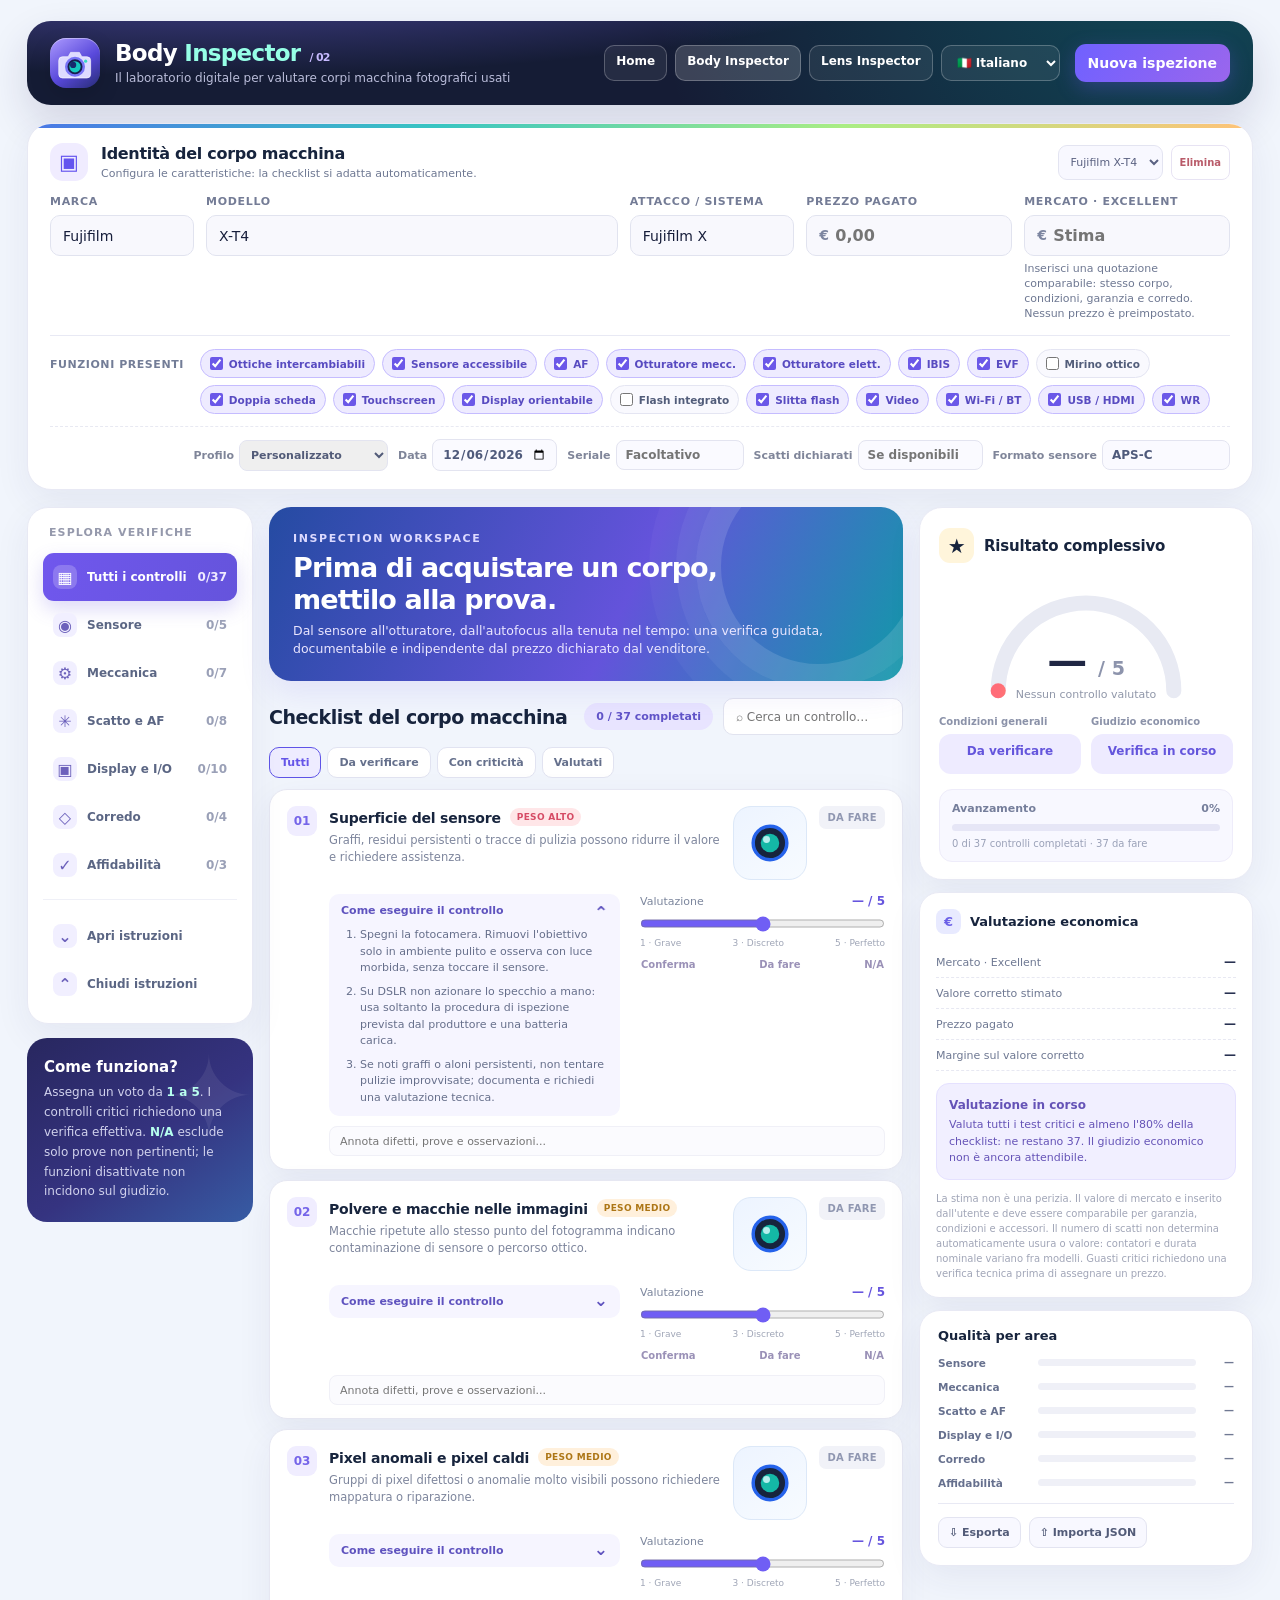
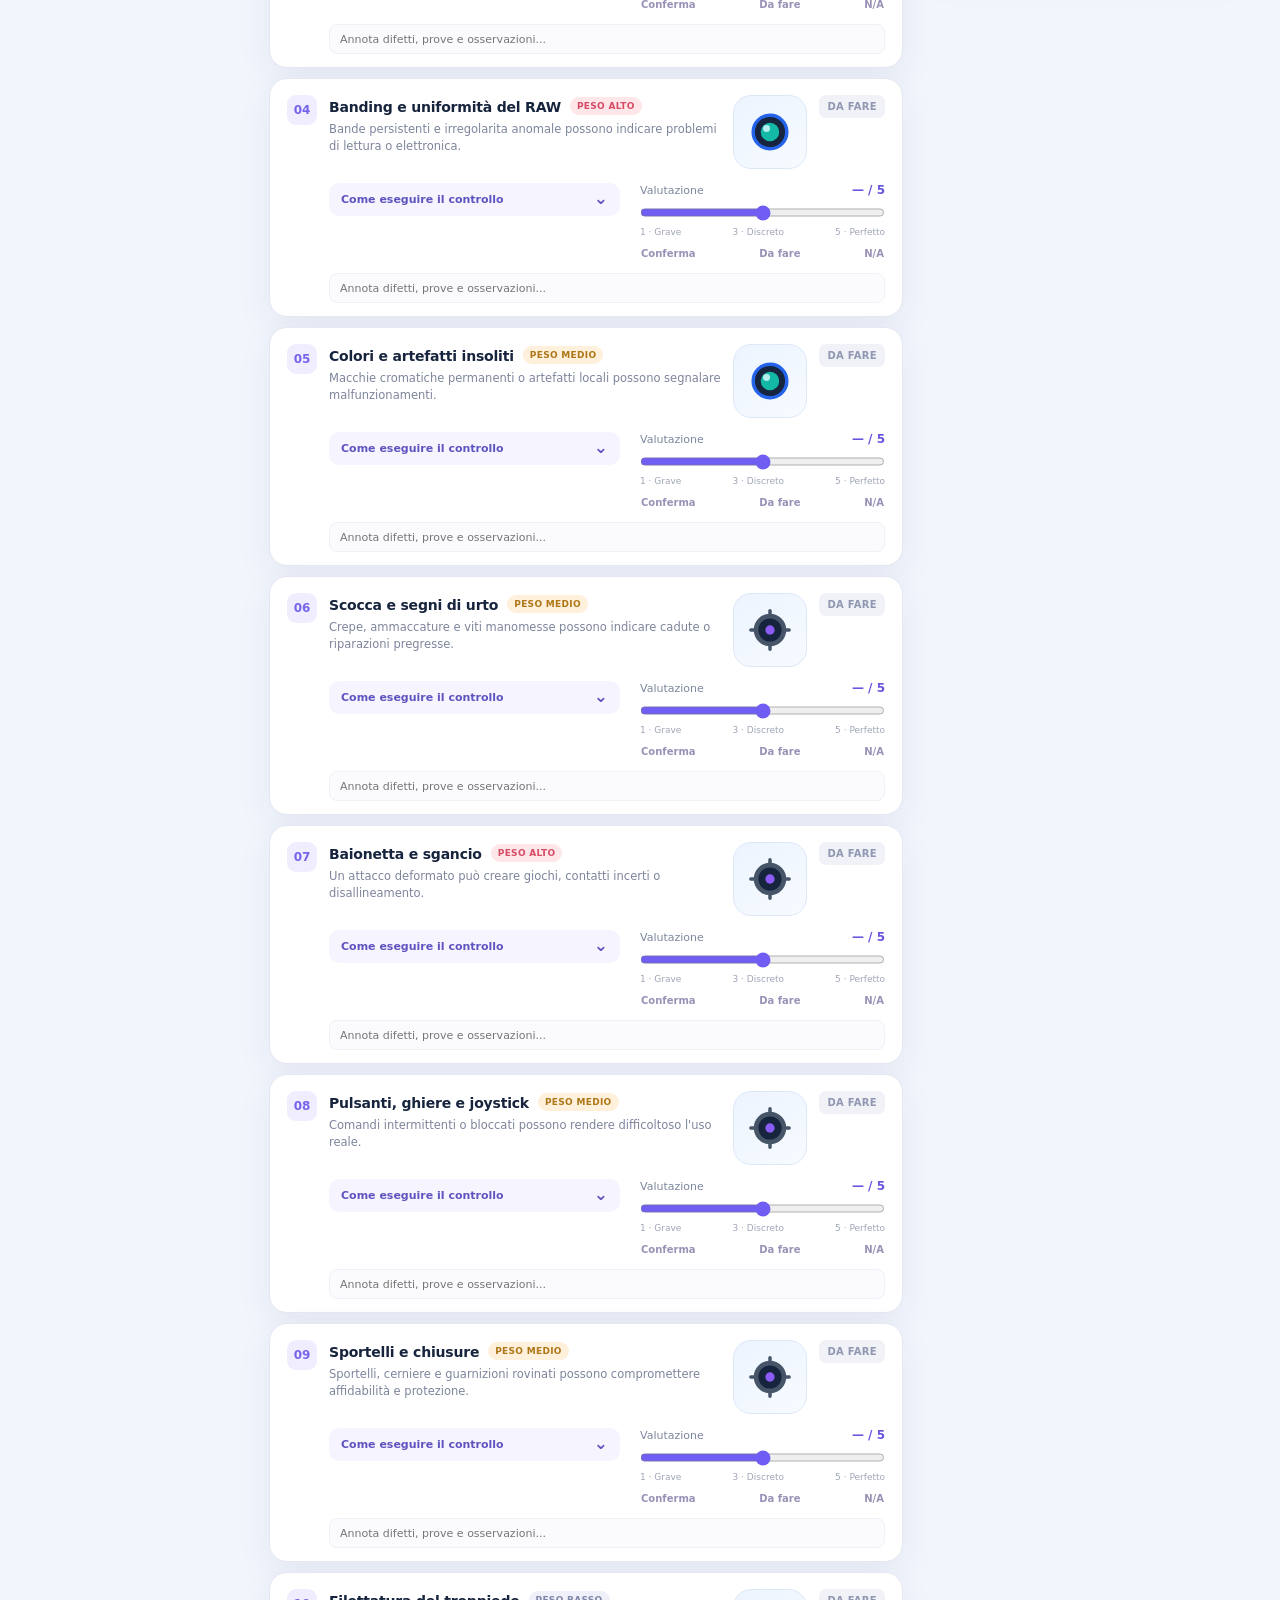
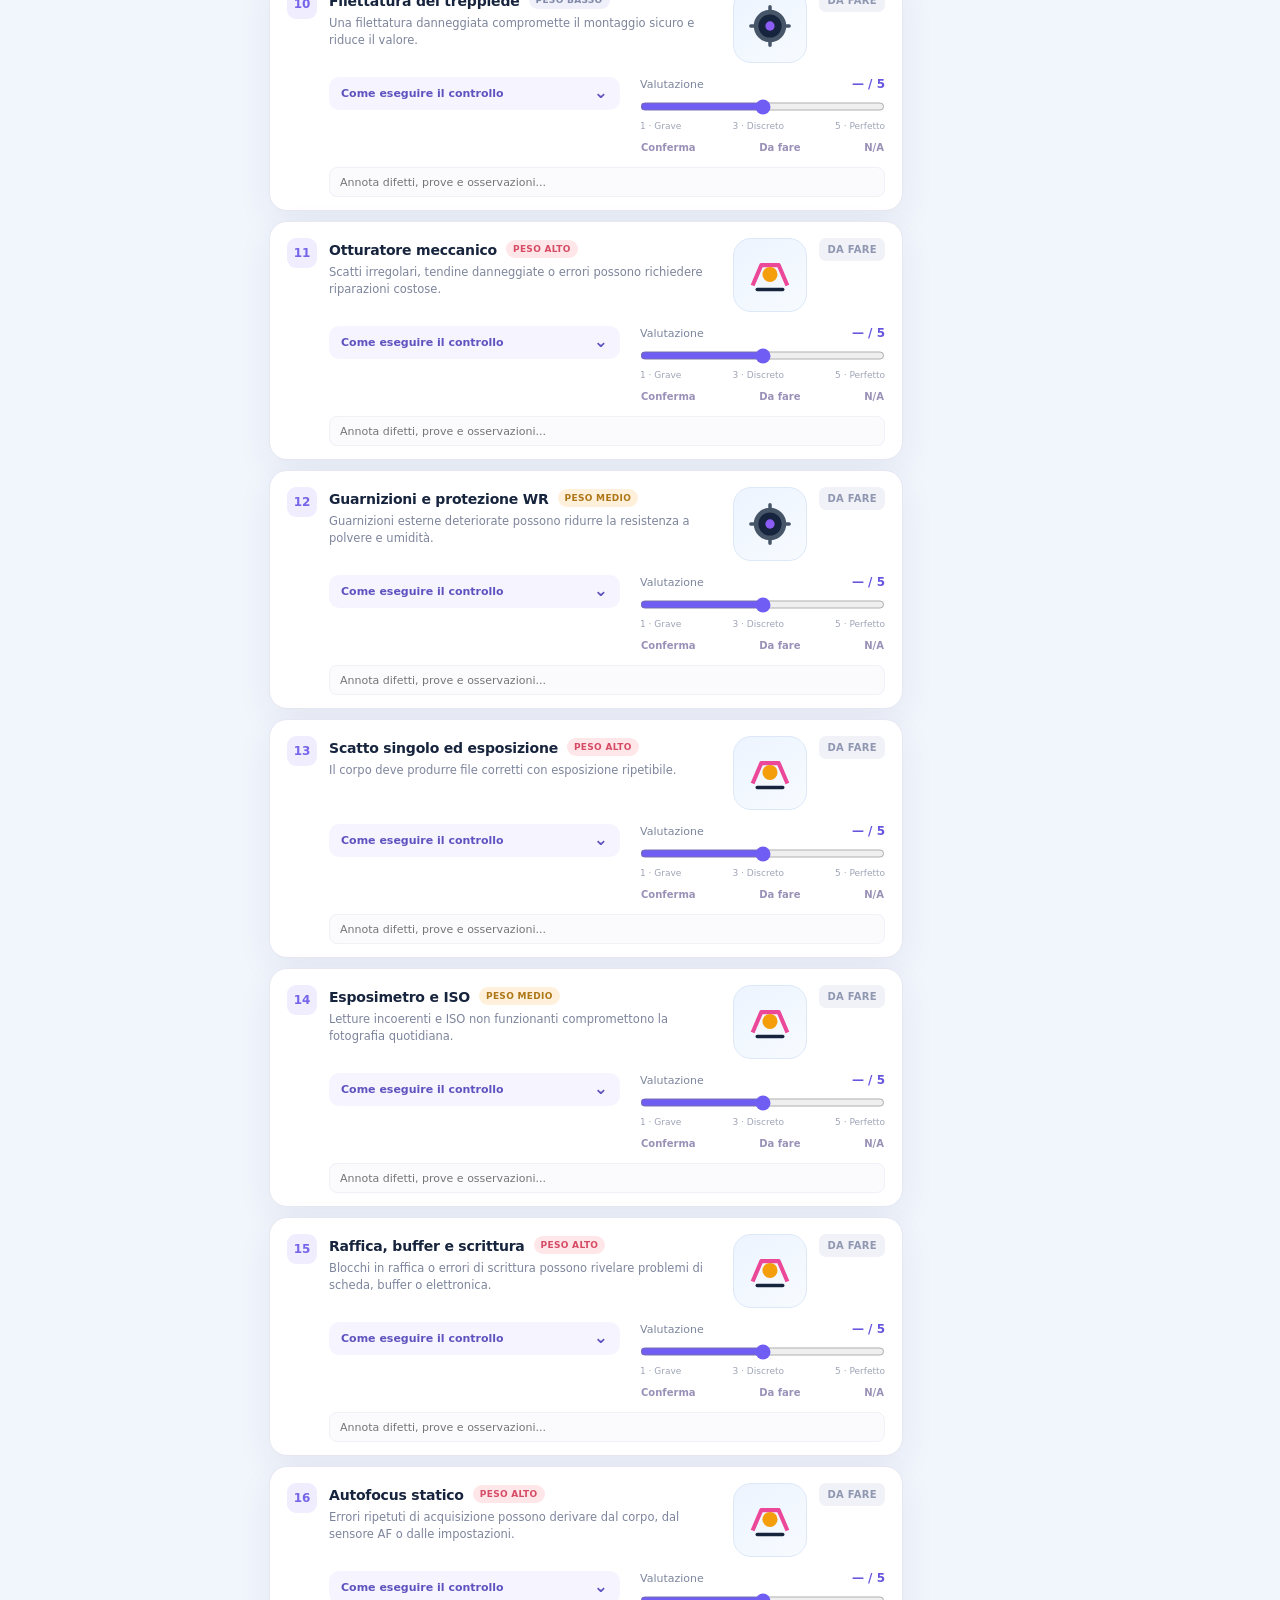
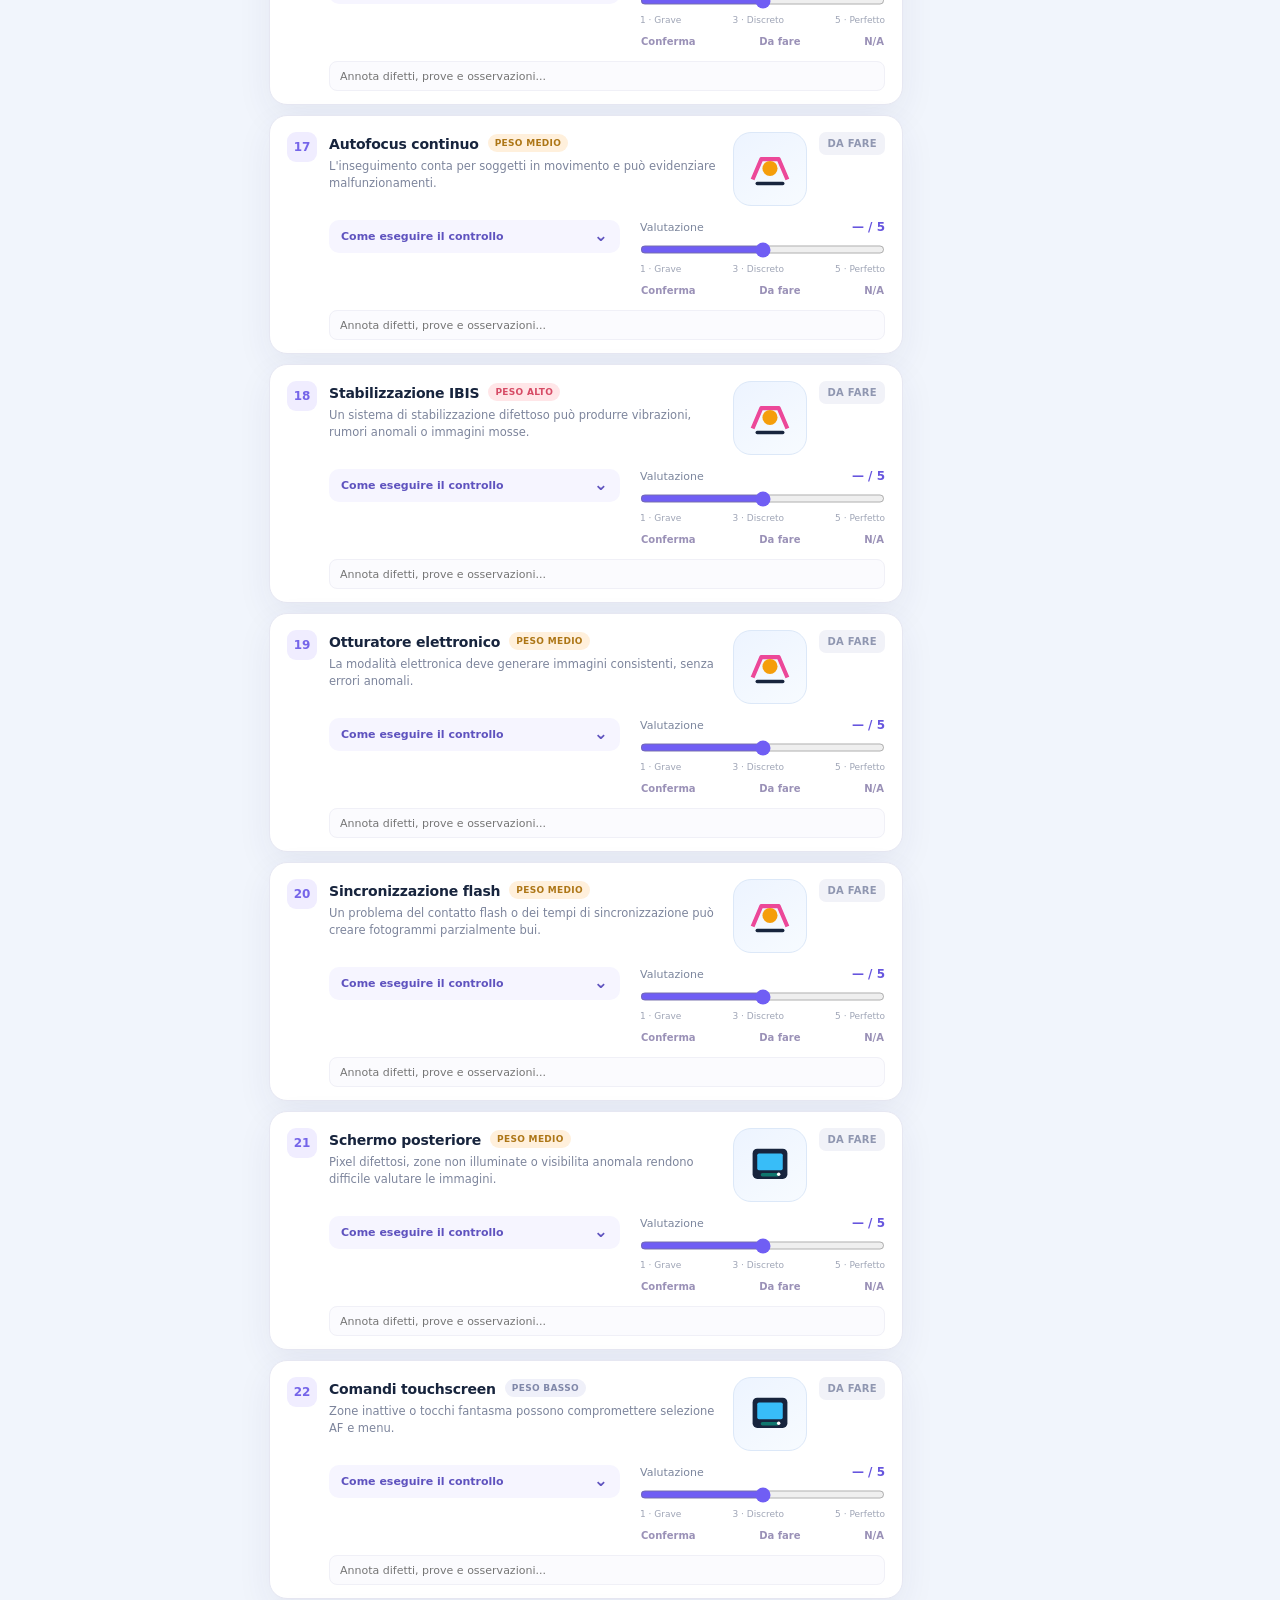
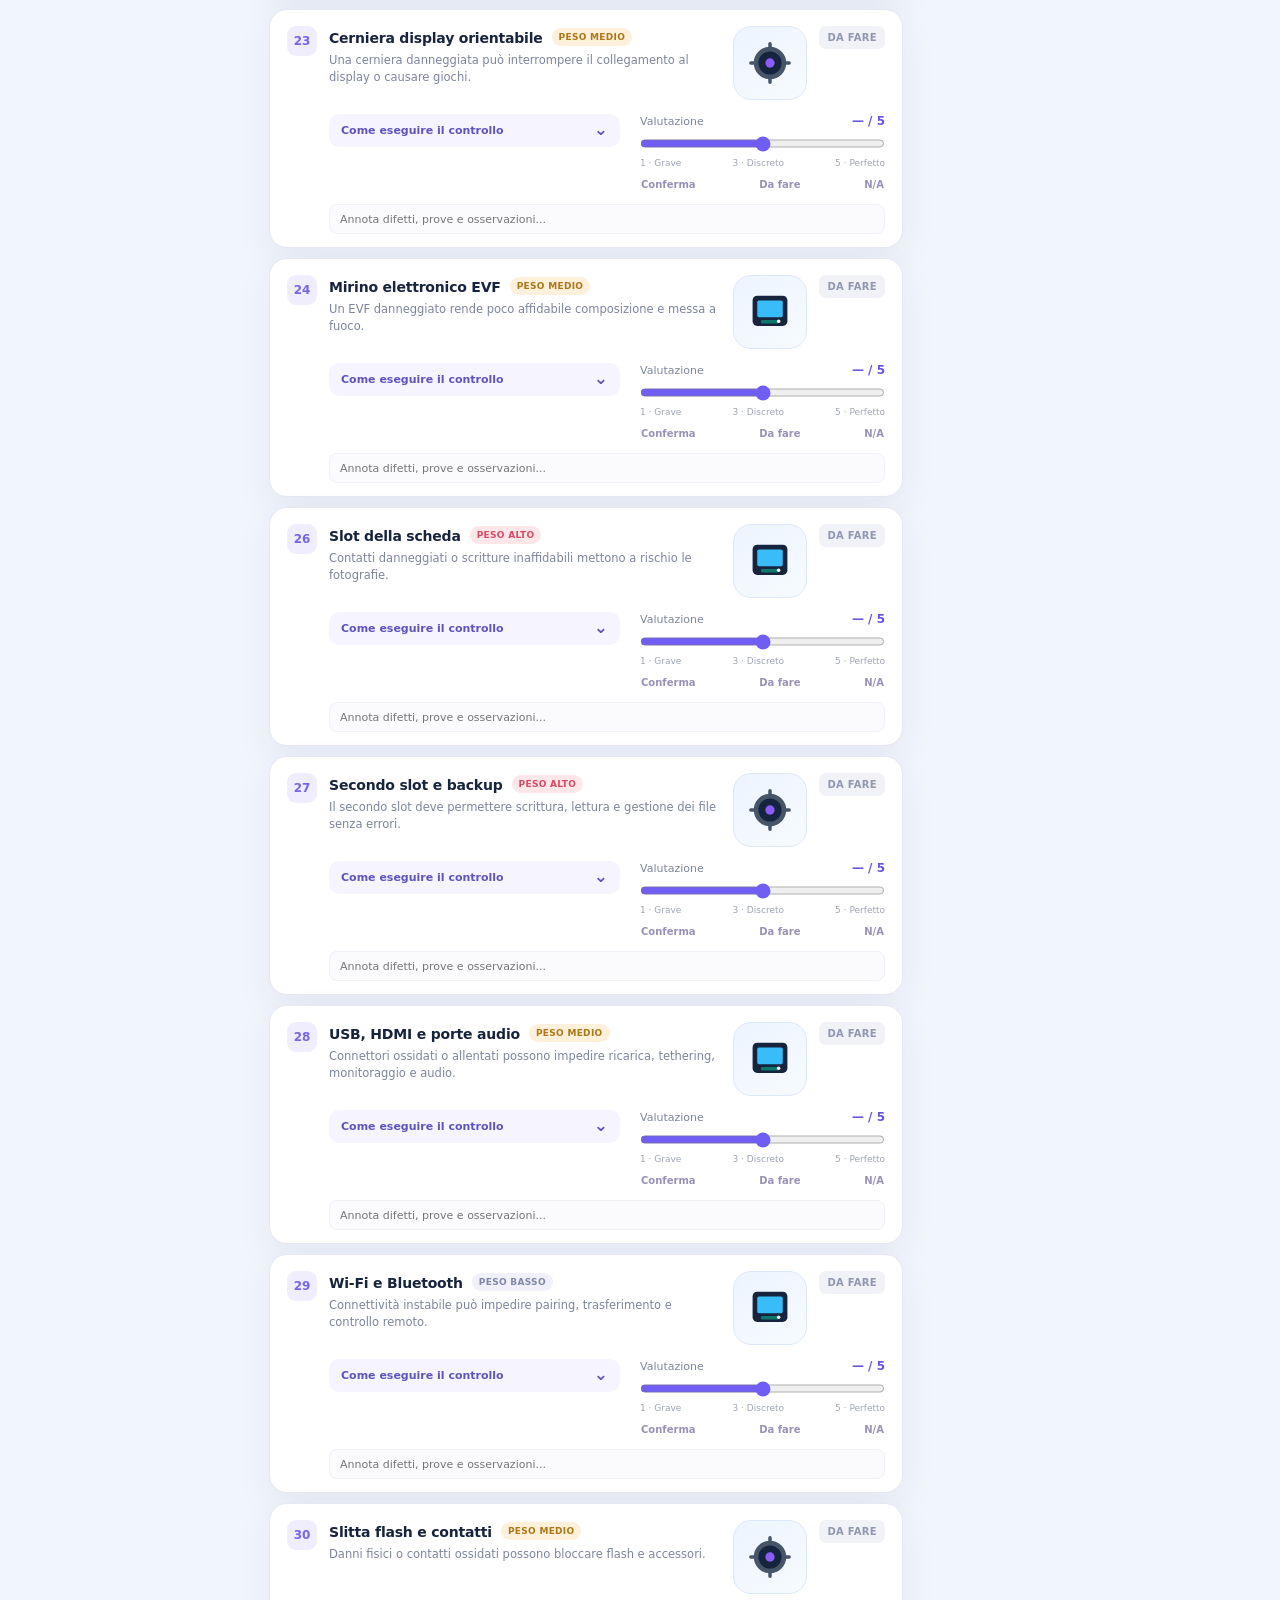
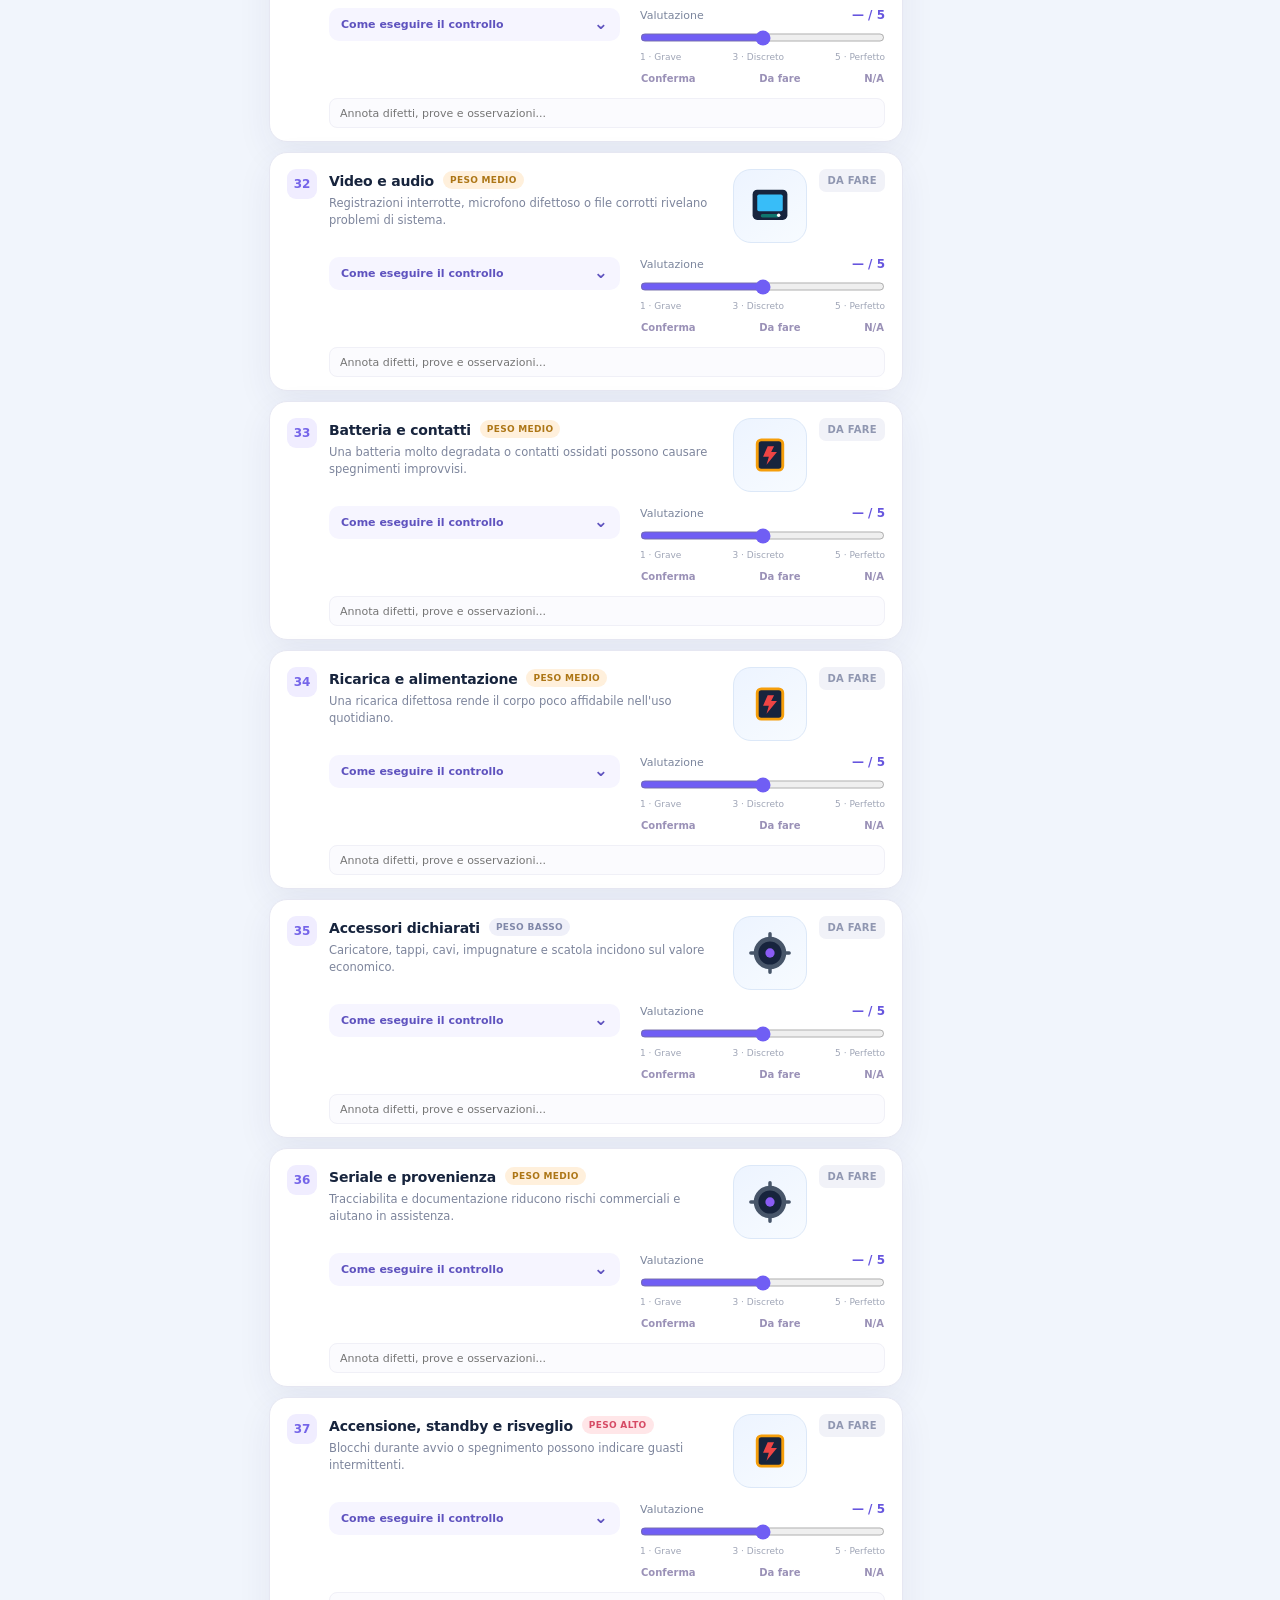
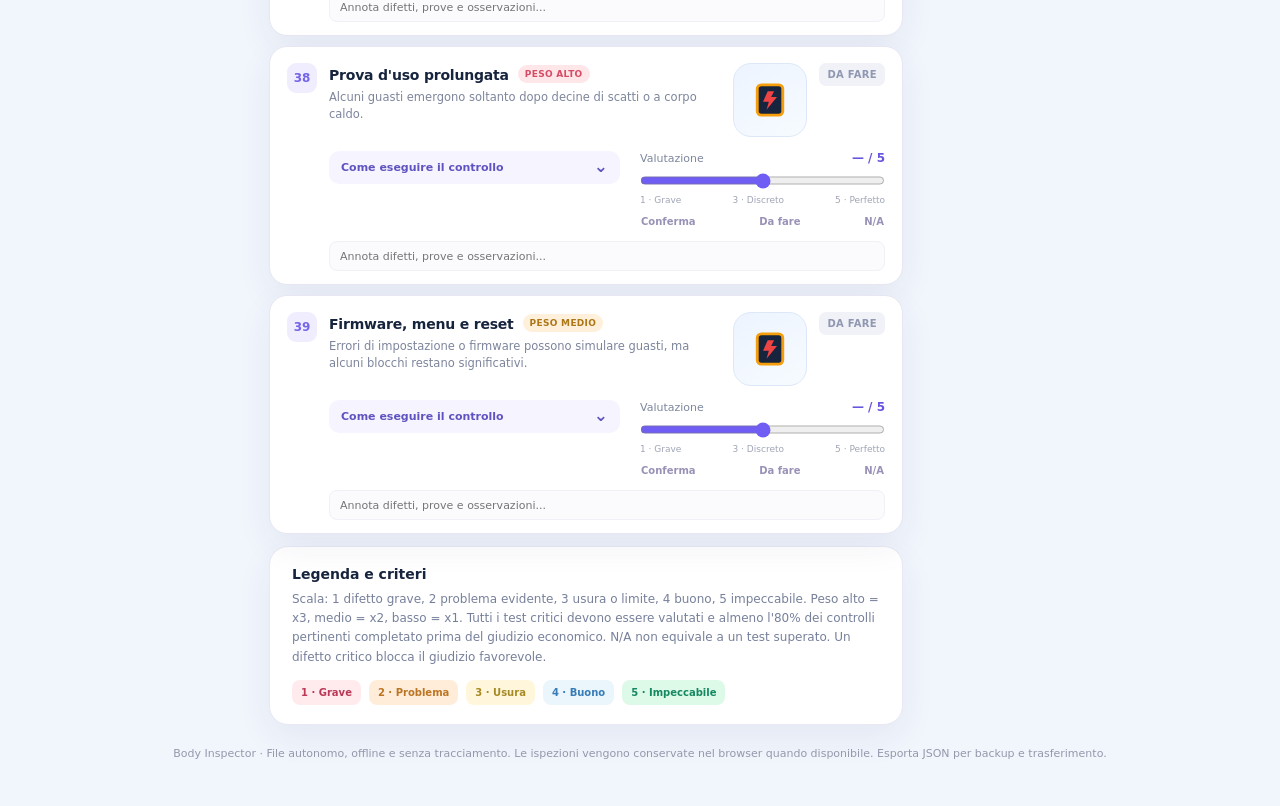
==== commit 675e0473: "feat: group export and import actions Move inspection export/import controls into the result panel, " ====
--- a/body_inspector.html
+++ b/body_inspector.html
@@ -44,12 +44,22 @@
 @media(max-width:850px){.fine-fields{justify-content:flex-start}}
 @media(max-width:620px){.fine-fields{gap:7px}.fine-fields label{font-size:10px}.fine-fields input{max-width:42vw}.top-actions{gap:7px}}
 </style>
+<style>
+.inspection-actions{display:flex;align-items:center;gap:8px;margin-top:14px;padding-top:13px;border-top:1px solid var(--line)}
+.inspection-actions button,.export-menu summary{border:1px solid #e3e4f1;border-radius:9px;background:#f8f8ff;color:#525b78;padding:8px 10px;font:inherit;font-size:11px;font-weight:800;cursor:pointer;list-style:none}
+.inspection-actions button:hover,.export-menu summary:hover{border-color:#b9b4f7;background:#f0efff;color:#3d3a9c}
+.export-menu{position:relative}
+.export-menu summary::-webkit-details-marker{display:none}
+.export-options{position:absolute;z-index:5;bottom:calc(100% + 6px);left:0;display:grid;gap:5px;min-width:92px;padding:6px;background:#fff;border:1px solid var(--line);border-radius:11px;box-shadow:var(--shadow)}
+.export-options button{width:100%;text-align:left;background:#fff;border:0;padding:7px 8px}
+@media (max-width:620px){.inspection-actions{flex-wrap:wrap}.export-options{bottom:auto;top:calc(100% + 6px)}}
+</style>
 </head>
 <body data-tool="body">
 <div class="app">
 <header class="topbar">
 <div class="top-brand"><div class="brandmark"><svg aria-hidden="true" height="38" viewbox="0 0 64 52" width="40"><path d="M12 16h9l4-7h14l4 7h8a6 6 0 0 1 6 6v22a6 6 0 0 1-6 6H12a6 6 0 0 1-6-6V22a6 6 0 0 1 6-6Z" fill="#dedbff" stroke="#fff" stroke-width="1"></path><circle cx="32" cy="32" fill="#161e4d" r="14" stroke="#7773f7" stroke-width="4"></circle><circle cx="32" cy="32" fill="#15c9bf" r="9"></circle><circle cx="29" cy="29" fill="#172a6e" r="5"></circle><circle cx="49" cy="23" fill="#36dbc5" r="2.5"></circle></svg></div><div><div class="brand-name">Body <em>Inspector</em><span style="font-size:11px;font-weight:700;color:#c7baff;margin-left:9px">/ 02</span></div><div class="brand-sub">Il laboratorio digitale per valutare corpi macchina fotografici usati</div></div></div>
-<div class="top-actions"><button class="top-btn primary" id="newBtn" type="button">＋ Nuova ispezione</button><button class="top-btn" id="jsonBtn" type="button">⇩ Esporta JSON</button><button class="top-btn" id="importBtn" type="button">⇧ Importa JSON</button><button class="top-btn" id="reportBtn" type="button">▤ Rapporto PDF</button><button class="top-btn ghost" id="txtBtn" type="button">TXT</button><input accept=".json,application/json" hidden="" id="importInput" type="file"/></div>
+<div class="top-actions"><button class="top-btn primary" id="newBtn" type="button">＋ Nuova ispezione</button><input accept=".json,application/json" hidden="" id="importInput" type="file"/></div>
 </header>
 <section aria-label="Dati del corpo macchina" class="profile">
 <div class="profile-top"><div class="profile-heading"><span class="profile-icon">▣</span><div><h2>Identità del corpo macchina</h2><div class="subnote">Configura le caratteristiche: la checklist si adatta automaticamente.</div></div></div><div class="profile-actions"><select aria-label="Ispezione salvata" id="inspectionSelect" style="max-width:220px;min-height:35px;border-radius:9px;border:1px solid #e3e4f1;background:#f8f8ff;padding:0 8px;color:#5b6282;font-size:11px" title="Scegli un’ispezione salvata"></select><button class="tiny-btn" id="deleteBtn" style="padding:6px 8px;border:1px solid #e7e3f3;border-radius:8px;color:#b95b69" title="Elimina l’ispezione attiva" type="button">Elimina</button></div></div>
@@ -227,7 +237,7 @@
 </main>
 <aside aria-live="polite" class="result-side"><section class="result-card"><div class="result-title"><span class="trophy">★</span> Risultato complessivo</div><div class="gauge-box"><div class="gauge"><svg aria-hidden="true" height="118" viewbox="0 0 220 125" width="208"><defs><lineargradient id="meterGradient" x1="0" x2="1" y1="0" y2="0"><stop offset="0" stop-color="#ff6c78"></stop><stop offset=".35" stop-color="#ffad55"></stop><stop offset=".62" stop-color="#f4d65c"></stop><stop offset="1" stop-color="#06b994"></stop></lineargradient></defs><path d="M 17 112 A 93 93 0 0 1 203 112" fill="none" stroke="#e8eaf3" stroke-linecap="round" stroke-width="16"></path><path d="M 17 112 A 93 93 0 0 1 203 112" fill="none" id="gaugeActive" pathlength="100" stroke="url(#meterGradient)" stroke-dasharray="0 100" stroke-linecap="round" stroke-width="16"></path></svg><div class="gauge-over"><div class="gauge-score" id="scoreBig">— <small>/ 5</small></div><div class="gauge-caption" id="scoreCaption">Nessun controllo valutato</div></div></div></div><div class="outcome-row"><div class="outcome"><div class="label">Condizioni generali</div><strong id="conditionBadge">Da verificare</strong></div><div class="outcome"><div class="label">Giudizio economico</div><strong id="dealBadge">Da determinare</strong></div></div><div class="coverage-box"><div class="coverage-label"><span>Avanzamento</span><strong id="coverageText">0%</strong></div><div class="progress-track"><div class="progress-bar" id="coverageBar"></div></div><div class="coverage-caption" id="coverageCaption">Valuta i controlli applicabili.</div></div></section>
 <section class="financial"><div class="panel-h"><span class="dot">€</span> Valutazione economica</div><div class="fin-row"><span>Mercato · Excellent</span><strong id="refValue">—</strong></div><div class="fin-row"><span>Valore corretto stimato</span><strong id="adjustedValue">—</strong></div><div class="fin-row"><span>Prezzo pagato</span><strong id="paidValue">—</strong></div><div class="fin-row"><span>Margine sul valore corretto</span><strong id="marginValue">—</strong></div><div class="verdict-banner wait" id="verdictBox"><b>In attesa di verifica</b><span>Compila i prezzi e i controlli per ottenere un responso.</span></div><p class="fineprint">La stima non è una perizia. Il valore di mercato e inserito dall'utente e deve essere comparabile per garanzia, condizioni e accessori. Il numero di scatti non determina automaticamente usura o valore: contatori e durata nominale variano fra modelli. Guasti critici richiedono una verifica tecnica prima di assegnare un prezzo.</p></section>
-<section class="category-panel"><h3>Qualità per area</h3><div id="categoryBars"><div class="category-line"><span>Sensore</span><div class="catbar"><div class="catfill" data-catbar="sensor" style="--fill:#8b5cf6"></div></div><strong data-catvalue="sensor">--</strong></div><div class="category-line"><span>Meccanica</span><div class="catbar"><div class="catfill" data-catbar="mechanics" style="--fill:#ff975a"></div></div><strong data-catvalue="mechanics">--</strong></div><div class="category-line"><span>Scatto e AF</span><div class="catbar"><div class="catfill" data-catbar="shooting" style="--fill:#20bfc4"></div></div><strong data-catvalue="shooting">--</strong></div><div class="category-line"><span>Display e I/O</span><div class="catbar"><div class="catfill" data-catbar="interfaces" style="--fill:#4877f8"></div></div><strong data-catvalue="interfaces">--</strong></div><div class="category-line"><span>Corredo</span><div class="catbar"><div class="catfill" data-catbar="kit" style="--fill:#e8ae37"></div></div><strong data-catvalue="kit">--</strong></div><div class="category-line"><span>Affidabilità</span><div class="catbar"><div class="catfill" data-catbar="reliability" style="--fill:#e35e90"></div></div><strong data-catvalue="reliability">--</strong></div></div></section>
+<section class="category-panel"><h3>Qualità per area</h3><div id="categoryBars"><div class="category-line"><span>Sensore</span><div class="catbar"><div class="catfill" data-catbar="sensor" style="--fill:#8b5cf6"></div></div><strong data-catvalue="sensor">--</strong></div><div class="category-line"><span>Meccanica</span><div class="catbar"><div class="catfill" data-catbar="mechanics" style="--fill:#ff975a"></div></div><strong data-catvalue="mechanics">--</strong></div><div class="category-line"><span>Scatto e AF</span><div class="catbar"><div class="catfill" data-catbar="shooting" style="--fill:#20bfc4"></div></div><strong data-catvalue="shooting">--</strong></div><div class="category-line"><span>Display e I/O</span><div class="catbar"><div class="catfill" data-catbar="interfaces" style="--fill:#4877f8"></div></div><strong data-catvalue="interfaces">--</strong></div><div class="category-line"><span>Corredo</span><div class="catbar"><div class="catfill" data-catbar="kit" style="--fill:#e8ae37"></div></div><strong data-catvalue="kit">--</strong></div><div class="category-line"><span>Affidabilità</span><div class="catbar"><div class="catfill" data-catbar="reliability" style="--fill:#e35e90"></div></div><strong data-catvalue="reliability">--</strong></div></div><div class="inspection-actions"><details class="export-menu"><summary><span aria-hidden="true">⇩</span> <span data-shared="exportMenu">Esporta</span></summary><div class="export-options"><button id="jsonBtn" type="button">JSON</button><button id="reportBtn" type="button">PDF</button><button id="txtBtn" type="button">TXT</button></div></details><button id="importBtn" type="button">⇧ <span data-shared="import">Importa JSON</span></button></div></section>
 </aside></div>
 <footer class="footer">Body Inspector · File autonomo, offline e senza tracciamento. Le ispezioni vengono conservate nel browser quando disponibile. Esporta JSON per backup e trasferimento.</footer>
 </div><div aria-live="polite" class="toast" hidden="" id="toast" role="status"></div>
